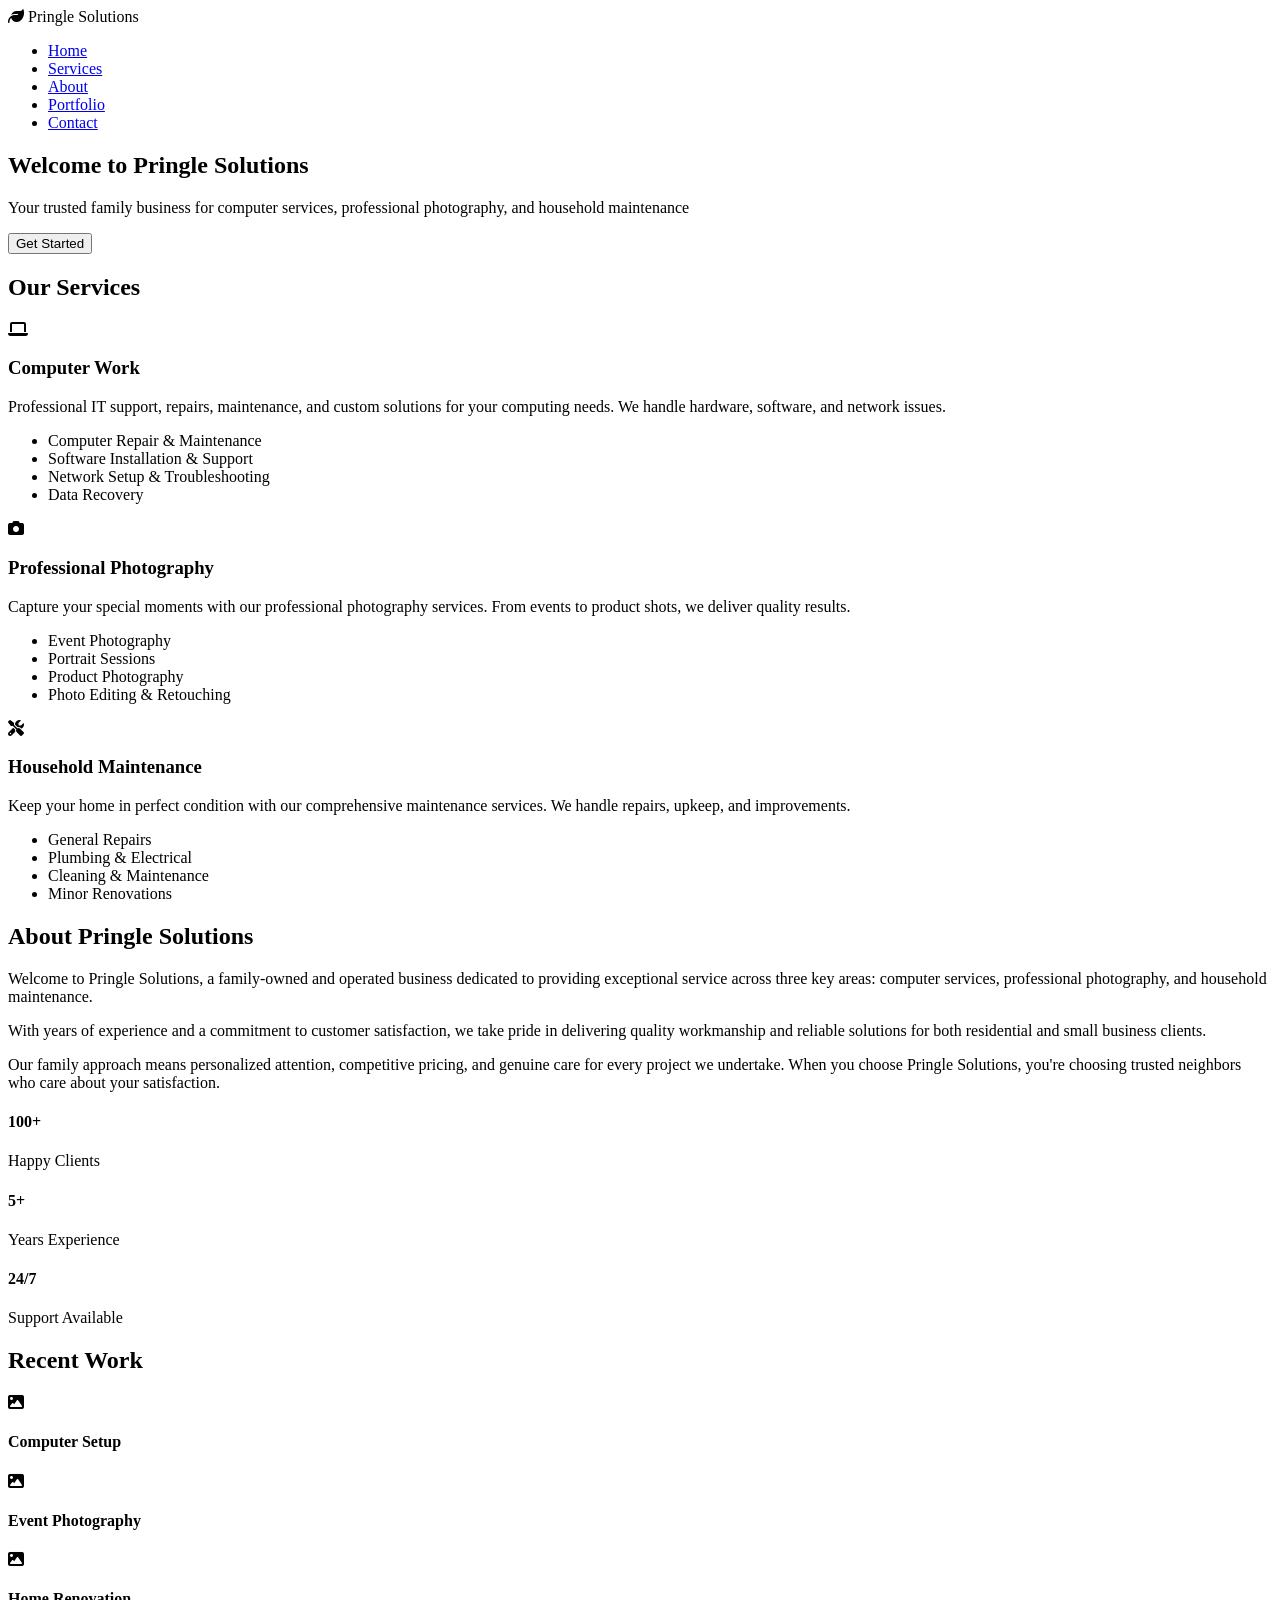
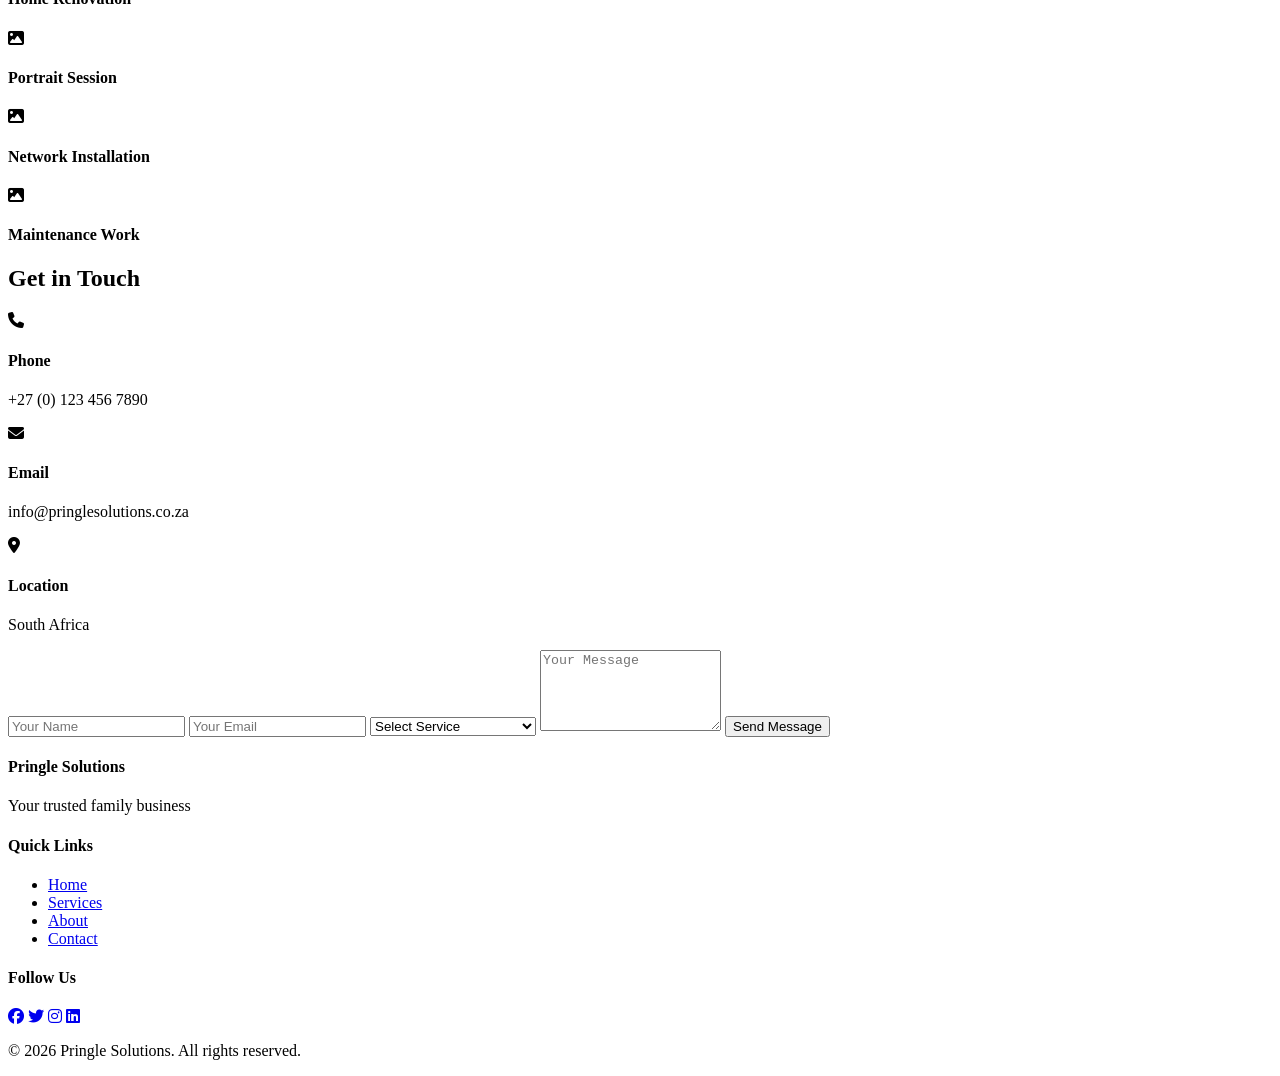
==== index.html @ e05c6562 "Create main HTML file for Pringle Solutions website" ====
<!DOCTYPE html>
<html lang="en">
<head>
    <meta charset="UTF-8">
    <meta name="viewport" content="width=device-width, initial-scale=1.0">
    <title>Pringle Solutions - Computer Work, Photography & Maintenance</title>
    <link rel="stylesheet" href="styles.css">
    <link rel="stylesheet" href="https://cdnjs.cloudflare.com/ajax/libs/font-awesome/6.4.0/css/all.min.css">
</head>
<body>
    <!-- Navigation Bar -->
    <nav class="navbar">
        <div class="container">
            <div class="logo">
                <i class="fas fa-leaf"></i>
                <span>Pringle Solutions</span>
            </div>
            <ul class="nav-links">
                <li><a href="#home">Home</a></li>
                <li><a href="#services">Services</a></li>
                <li><a href="#about">About</a></li>
                <li><a href="#portfolio">Portfolio</a></li>
                <li><a href="#contact">Contact</a></li>
            </ul>
            <div class="hamburger">
                <span></span>
                <span></span>
                <span></span>
            </div>
        </div>
    </nav>

    <!-- Hero Section -->
    <section id="home" class="hero">
        <div class="hero-content">
            <h1>Welcome to Pringle Solutions</h1>
            <p>Your trusted family business for computer services, professional photography, and household maintenance</p>
            <button class="cta-button">Get Started</button>
        </div>
        <div class="hero-overlay"></div>
    </section>

    <!-- Services Section -->
    <section id="services" class="services">
        <div class="container">
            <h2>Our Services</h2>
            <div class="services-grid">
                <!-- Computer Work -->
                <div class="service-card">
                    <div class="service-icon">
                        <i class="fas fa-laptop"></i>
                    </div>
                    <h3>Computer Work</h3>
                    <p>Professional IT support, repairs, maintenance, and custom solutions for your computing needs. We handle hardware, software, and network issues.</p>
                    <ul>
                        <li>Computer Repair & Maintenance</li>
                        <li>Software Installation & Support</li>
                        <li>Network Setup & Troubleshooting</li>
                        <li>Data Recovery</li>
                    </ul>
                </div>

                <!-- Photography -->
                <div class="service-card">
                    <div class="service-icon">
                        <i class="fas fa-camera"></i>
                    </div>
                    <h3>Professional Photography</h3>
                    <p>Capture your special moments with our professional photography services. From events to product shots, we deliver quality results.</p>
                    <ul>
                        <li>Event Photography</li>
                        <li>Portrait Sessions</li>
                        <li>Product Photography</li>
                        <li>Photo Editing & Retouching</li>
                    </ul>
                </div>

                <!-- Household Maintenance -->
                <div class="service-card">
                    <div class="service-icon">
                        <i class="fas fa-tools"></i>
                    </div>
                    <h3>Household Maintenance</h3>
                    <p>Keep your home in perfect condition with our comprehensive maintenance services. We handle repairs, upkeep, and improvements.</p>
                    <ul>
                        <li>General Repairs</li>
                        <li>Plumbing & Electrical</li>
                        <li>Cleaning & Maintenance</li>
                        <li>Minor Renovations</li>
                    </ul>
                </div>
            </div>
        </div>
    </section>

    <!-- About Section -->
    <section id="about" class="about">
        <div class="container">
            <h2>About Pringle Solutions</h2>
            <div class="about-content">
                <div class="about-text">
                    <p>Welcome to Pringle Solutions, a family-owned and operated business dedicated to providing exceptional service across three key areas: computer services, professional photography, and household maintenance.</p>
                    <p>With years of experience and a commitment to customer satisfaction, we take pride in delivering quality workmanship and reliable solutions for both residential and small business clients.</p>
                    <p>Our family approach means personalized attention, competitive pricing, and genuine care for every project we undertake. When you choose Pringle Solutions, you're choosing trusted neighbors who care about your satisfaction.</p>
                </div>
                <div class="about-stats">
                    <div class="stat">
                        <h4>100+</h4>
                        <p>Happy Clients</p>
                    </div>
                    <div class="stat">
                        <h4>5+</h4>
                        <p>Years Experience</p>
                    </div>
                    <div class="stat">
                        <h4>24/7</h4>
                        <p>Support Available</p>
                    </div>
                </div>
            </div>
        </div>
    </section>

    <!-- Portfolio Section -->
    <section id="portfolio" class="portfolio">
        <div class="container">
            <h2>Recent Work</h2>
            <div class="portfolio-grid">
                <div class="portfolio-item">
                    <div class="portfolio-image">
                        <i class="fas fa-image"></i>
                    </div>
                    <h4>Computer Setup</h4>
                </div>
                <div class="portfolio-item">
                    <div class="portfolio-image">
                        <i class="fas fa-image"></i>
                    </div>
                    <h4>Event Photography</h4>
                </div>
                <div class="portfolio-item">
                    <div class="portfolio-image">
                        <i class="fas fa-image"></i>
                    </div>
                    <h4>Home Renovation</h4>
                </div>
                <div class="portfolio-item">
                    <div class="portfolio-image">
                        <i class="fas fa-image"></i>
                    </div>
                    <h4>Portrait Session</h4>
                </div>
                <div class="portfolio-item">
                    <div class="portfolio-image">
                        <i class="fas fa-image"></i>
                    </div>
                    <h4>Network Installation</h4>
                </div>
                <div class="portfolio-item">
                    <div class="portfolio-image">
                        <i class="fas fa-image"></i>
                    </div>
                    <h4>Maintenance Work</h4>
                </div>
            </div>
        </div>
    </section>

    <!-- Contact Section -->
    <section id="contact" class="contact">
        <div class="container">
            <h2>Get in Touch</h2>
            <div class="contact-content">
                <div class="contact-info">
                    <div class="contact-item">
                        <i class="fas fa-phone"></i>
                        <div>
                            <h4>Phone</h4>
                            <p>+27 (0) 123 456 7890</p>
                        </div>
                    </div>
                    <div class="contact-item">
                        <i class="fas fa-envelope"></i>
                        <div>
                            <h4>Email</h4>
                            <p>info@pringlesolutions.co.za</p>
                        </div>
                    </div>
                    <div class="contact-item">
                        <i class="fas fa-map-marker-alt"></i>
                        <div>
                            <h4>Location</h4>
                            <p>South Africa</p>
                        </div>
                    </div>
                </div>
                <form class="contact-form">
                    <input type="text" placeholder="Your Name" required>
                    <input type="email" placeholder="Your Email" required>
                    <select required>
                        <option value="">Select Service</option>
                        <option value="computer">Computer Work</option>
                        <option value="photography">Photography</option>
                        <option value="maintenance">Household Maintenance</option>
                    </select>
                    <textarea placeholder="Your Message" rows="5" required></textarea>
                    <button type="submit" class="submit-btn">Send Message</button>
                </form>
            </div>
        </div>
    </section>

    <!-- Footer -->
    <footer class="footer">
        <div class="container">
            <div class="footer-content">
                <div class="footer-section">
                    <h4>Pringle Solutions</h4>
                    <p>Your trusted family business</p>
                </div>
                <div class="footer-section">
                    <h4>Quick Links</h4>
                    <ul>
                        <li><a href="#home">Home</a></li>
                        <li><a href="#services">Services</a></li>
                        <li><a href="#about">About</a></li>
                        <li><a href="#contact">Contact</a></li>
                    </ul>
                </div>
                <div class="footer-section">
                    <h4>Follow Us</h4>
                    <div class="social-links">
                        <a href="#"><i class="fab fa-facebook"></i></a>
                        <a href="#"><i class="fab fa-twitter"></i></a>
                        <a href="#"><i class="fab fa-instagram"></i></a>
                        <a href="#"><i class="fab fa-linkedin"></i></a>
                    </div>
                </div>
            </div>
            <div class="footer-bottom">
                <p>&copy; 2026 Pringle Solutions. All rights reserved.</p>
            </div>
        </div>
    </footer>

    <script src="script.js"></script>
</body>
</html>
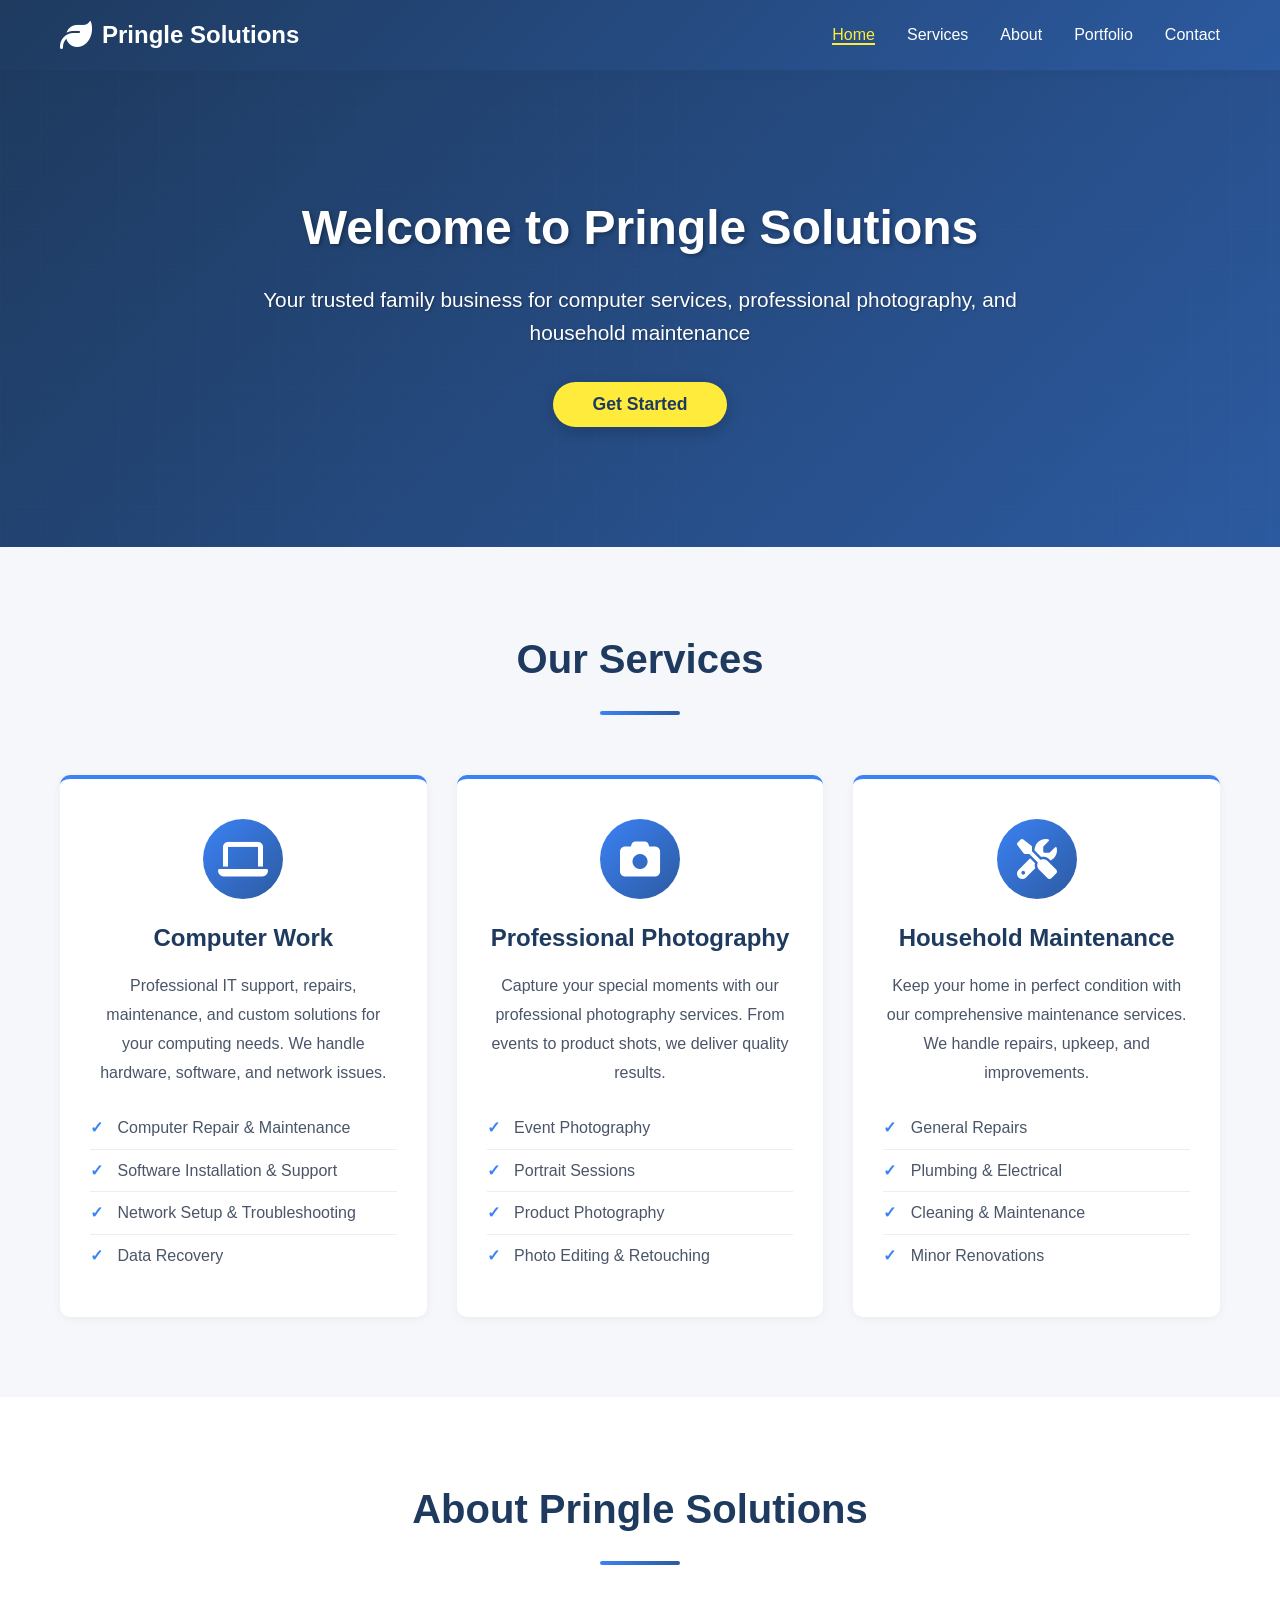
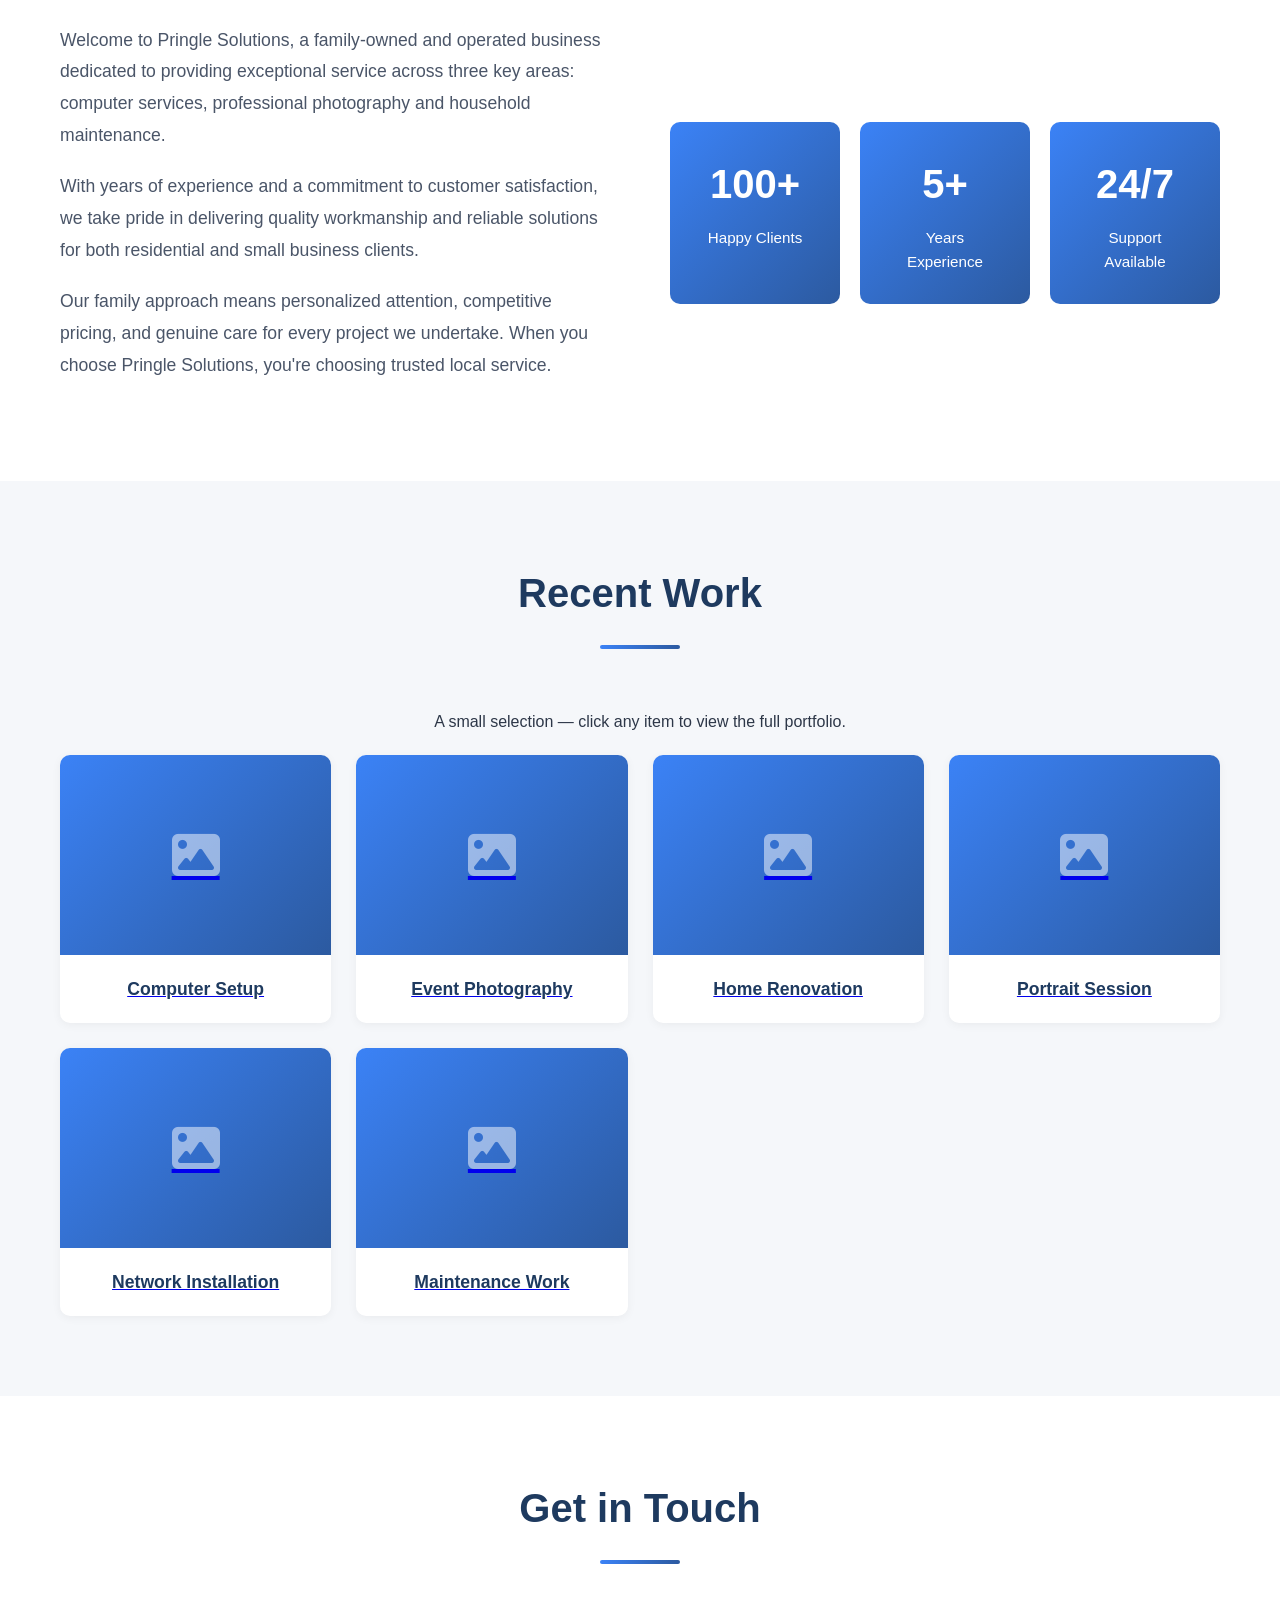
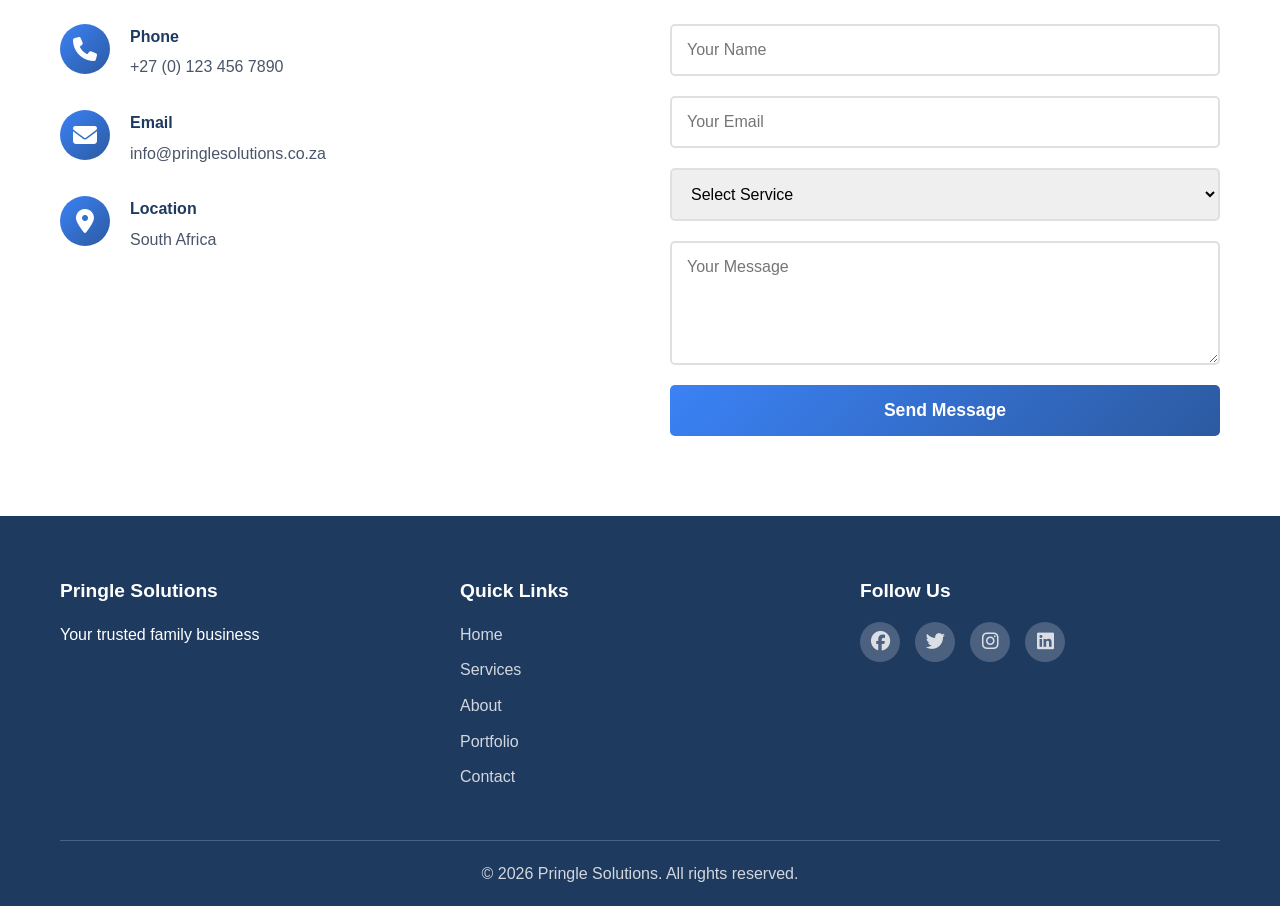
==== commit fddba763: "Update index: link portfolio page and make preview items link to portfolio.html" ====
--- a/index.html
+++ b/index.html
@@ -19,7 +19,7 @@
                 <li><a href="#home">Home</a></li>
                 <li><a href="#services">Services</a></li>
                 <li><a href="#about">About</a></li>
-                <li><a href="#portfolio">Portfolio</a></li>
+                <li><a href="/portfolio.html">Portfolio</a></li>
                 <li><a href="#contact">Contact</a></li>
             </ul>
             <div class="hamburger">
@@ -99,9 +99,9 @@
             <h2>About Pringle Solutions</h2>
             <div class="about-content">
                 <div class="about-text">
-                    <p>Welcome to Pringle Solutions, a family-owned and operated business dedicated to providing exceptional service across three key areas: computer services, professional photography, and household maintenance.</p>
+                    <p>Welcome to Pringle Solutions, a family-owned and operated business dedicated to providing exceptional service across three key areas: computer services, professional photography and household maintenance.</p>
                     <p>With years of experience and a commitment to customer satisfaction, we take pride in delivering quality workmanship and reliable solutions for both residential and small business clients.</p>
-                    <p>Our family approach means personalized attention, competitive pricing, and genuine care for every project we undertake. When you choose Pringle Solutions, you're choosing trusted neighbors who care about your satisfaction.</p>
+                    <p>Our family approach means personalized attention, competitive pricing, and genuine care for every project we undertake. When you choose Pringle Solutions, you're choosing trusted local service.</p>
                 </div>
                 <div class="about-stats">
                     <div class="stat">
@@ -121,47 +121,48 @@
         </div>
     </section>
 
-    <!-- Portfolio Section -->
-    <section id="portfolio" class="portfolio">
+    <!-- Portfolio Preview Section (links to full portfolio page) -->
+    <section id="portfolio-preview" class="portfolio">
         <div class="container">
             <h2>Recent Work</h2>
+            <p style="text-align:center;margin-bottom:20px;">A small selection — click any item to view the full portfolio.</p>
             <div class="portfolio-grid">
-                <div class="portfolio-item">
+                <a class="portfolio-item" href="/portfolio.html">
                     <div class="portfolio-image">
                         <i class="fas fa-image"></i>
                     </div>
                     <h4>Computer Setup</h4>
-                </div>
-                <div class="portfolio-item">
+                </a>
+                <a class="portfolio-item" href="/portfolio.html">
                     <div class="portfolio-image">
                         <i class="fas fa-image"></i>
                     </div>
                     <h4>Event Photography</h4>
-                </div>
-                <div class="portfolio-item">
+                </a>
+                <a class="portfolio-item" href="/portfolio.html">
                     <div class="portfolio-image">
                         <i class="fas fa-image"></i>
                     </div>
                     <h4>Home Renovation</h4>
-                </div>
-                <div class="portfolio-item">
+                </a>
+                <a class="portfolio-item" href="/portfolio.html">
                     <div class="portfolio-image">
                         <i class="fas fa-image"></i>
                     </div>
                     <h4>Portrait Session</h4>
-                </div>
-                <div class="portfolio-item">
+                </a>
+                <a class="portfolio-item" href="/portfolio.html">
                     <div class="portfolio-image">
                         <i class="fas fa-image"></i>
                     </div>
                     <h4>Network Installation</h4>
-                </div>
-                <div class="portfolio-item">
+                </a>
+                <a class="portfolio-item" href="/portfolio.html">
                     <div class="portfolio-image">
                         <i class="fas fa-image"></i>
                     </div>
                     <h4>Maintenance Work</h4>
-                </div>
+                </a>
             </div>
         </div>
     </section>
@@ -224,6 +225,7 @@
                         <li><a href="#home">Home</a></li>
                         <li><a href="#services">Services</a></li>
                         <li><a href="#about">About</a></li>
+                        <li><a href="/portfolio.html">Portfolio</a></li>
                         <li><a href="#contact">Contact</a></li>
                     </ul>
                 </div>
--- a/styles.css
+++ b/styles.css
@@ -0,0 +1,585 @@
+* {
+    margin: 0;
+    padding: 0;
+    box-sizing: border-box;
+}
+
+:root {
+    --primary-blue: #1e3a5f;
+    --light-blue: #2c5aa0;
+    --accent-blue: #3b82f6;
+    --white: #ffffff;
+    --light-gray: #f5f7fa;
+    --dark-gray: #4a5568;
+    --text-color: #2d3748;
+}
+
+html {
+    scroll-behavior: smooth;
+}
+
+body {
+    font-family: 'Segoe UI', Tahoma, Geneva, Verdana, sans-serif;
+    line-height: 1.6;
+    color: var(--text-color);
+    background-color: var(--white);
+}
+
+.container {
+    max-width: 1200px;
+    margin: 0 auto;
+    padding: 0 20px;
+}
+
+/* Navigation Bar */
+.navbar {
+    background: linear-gradient(135deg, var(--primary-blue) 0%, var(--light-blue) 100%);
+    color: var(--white);
+    padding: 1rem 0;
+    position: sticky;
+    top: 0;
+    z-index: 1000;
+    box-shadow: 0 2px 10px rgba(30, 58, 95, 0.1);
+}
+
+.navbar .container {
+    display: flex;
+    justify-content: space-between;
+    align-items: center;
+}
+
+.logo {
+    display: flex;
+    align-items: center;
+    gap: 10px;
+    font-size: 1.5rem;
+    font-weight: bold;
+    color: var(--white);
+}
+
+.logo i {
+    font-size: 2rem;
+}
+
+.nav-links {
+    display: flex;
+    list-style: none;
+    gap: 2rem;
+}
+
+.nav-links a {
+    color: var(--white);
+    text-decoration: none;
+    transition: color 0.3s ease;
+    font-weight: 500;
+}
+
+.nav-links a:hover {
+    color: #ffeb3b;
+}
+
+.hamburger {
+    display: none;
+    flex-direction: column;
+    cursor: pointer;
+}
+
+.hamburger span {
+    width: 25px;
+    height: 3px;
+    background-color: var(--white);
+    margin: 5px 0;
+    transition: 0.3s;
+}
+
+/* Hero Section */
+.hero {
+    background: linear-gradient(135deg, var(--primary-blue) 0%, var(--light-blue) 100%);
+    color: var(--white);
+    padding: 120px 20px;
+    text-align: center;
+    position: relative;
+    overflow: hidden;
+}
+
+.hero::before {
+    content: '';
+    position: absolute;
+    top: 0;
+    left: 0;
+    right: 0;
+    bottom: 0;
+    background: url('data:image/svg+xml,<svg xmlns="http://www.w3.org/2000/svg" viewBox="0 0 1200 600"><defs><pattern id="grid" width="50" height="50" patternUnits="userSpaceOnUse"><path d="M 50 0 L 0 0 0 50" fill="none" stroke="rgba(255,255,255,0.05)" stroke-width="1"/></pattern></defs><rect width="1200" height="600" fill="url(%23grid)"/></svg>');
+    opacity: 0.5;
+}
+
+.hero-content {
+    position: relative;
+    z-index: 1;
+    max-width: 800px;
+    margin: 0 auto;
+}
+
+.hero h1 {
+    font-size: 3rem;
+    margin-bottom: 1rem;
+    text-shadow: 2px 2px 4px rgba(0, 0, 0, 0.3);
+}
+
+.hero p {
+    font-size: 1.3rem;
+    margin-bottom: 2rem;
+    text-shadow: 1px 1px 2px rgba(0, 0, 0, 0.3);
+}
+
+.cta-button {
+    background-color: #ffeb3b;
+    color: var(--primary-blue);
+    padding: 12px 40px;
+    border: none;
+    border-radius: 50px;
+    font-size: 1.1rem;
+    font-weight: bold;
+    cursor: pointer;
+    transition: all 0.3s ease;
+    box-shadow: 0 4px 15px rgba(0, 0, 0, 0.2);
+}
+
+.cta-button:hover {
+    background-color: #fdd835;
+    transform: translateY(-2px);
+    box-shadow: 0 6px 20px rgba(0, 0, 0, 0.3);
+}
+
+/* Services Section */
+.services {
+    padding: 80px 20px;
+    background-color: var(--light-gray);
+}
+
+.services h2,
+.about h2,
+.portfolio h2,
+.contact h2 {
+    text-align: center;
+    font-size: 2.5rem;
+    color: var(--primary-blue);
+    margin-bottom: 60px;
+    position: relative;
+}
+
+.services h2::after,
+.about h2::after,
+.portfolio h2::after,
+.contact h2::after {
+    content: '';
+    display: block;
+    width: 80px;
+    height: 4px;
+    background: linear-gradient(90deg, var(--accent-blue), var(--light-blue));
+    margin: 20px auto 0;
+    border-radius: 2px;
+}
+
+.services-grid {
+    display: grid;
+    grid-template-columns: repeat(auto-fit, minmax(300px, 1fr));
+    gap: 30px;
+}
+
+.service-card {
+    background: var(--white);
+    padding: 40px 30px;
+    border-radius: 10px;
+    text-align: center;
+    transition: all 0.3s ease;
+    box-shadow: 0 2px 10px rgba(0, 0, 0, 0.05);
+    border-top: 4px solid var(--accent-blue);
+}
+
+.service-card:hover {
+    transform: translateY(-10px);
+    box-shadow: 0 10px 30px rgba(30, 58, 95, 0.15);
+}
+
+.service-icon {
+    width: 80px;
+    height: 80px;
+    background: linear-gradient(135deg, var(--accent-blue), var(--light-blue));
+    border-radius: 50%;
+    display: flex;
+    align-items: center;
+    justify-content: center;
+    margin: 0 auto 20px;
+    font-size: 2.5rem;
+    color: var(--white);
+}
+
+.service-card h3 {
+    color: var(--primary-blue);
+    margin-bottom: 15px;
+    font-size: 1.5rem;
+}
+
+.service-card p {
+    color: var(--dark-gray);
+    margin-bottom: 20px;
+    line-height: 1.8;
+}
+
+.service-card ul {
+    list-style: none;
+    text-align: left;
+}
+
+.service-card li {
+    padding: 8px 0;
+    color: var(--dark-gray);
+    border-bottom: 1px solid #eee;
+}
+
+.service-card li:last-child {
+    border-bottom: none;
+}
+
+.service-card li::before {
+    content: '✓ ';
+    color: var(--accent-blue);
+    font-weight: bold;
+    margin-right: 10px;
+}
+
+/* About Section */
+.about {
+    padding: 80px 20px;
+    background-color: var(--white);
+}
+
+.about-content {
+    display: grid;
+    grid-template-columns: 1fr 1fr;
+    gap: 60px;
+    align-items: center;
+}
+
+.about-text p {
+    margin-bottom: 20px;
+    color: var(--dark-gray);
+    font-size: 1.1rem;
+    line-height: 1.8;
+}
+
+.about-stats {
+    display: grid;
+    grid-template-columns: repeat(3, 1fr);
+    gap: 20px;
+}
+
+.stat {
+    background: linear-gradient(135deg, var(--accent-blue), var(--light-blue));
+    color: var(--white);
+    padding: 30px;
+    border-radius: 10px;
+    text-align: center;
+}
+
+.stat h4 {
+    font-size: 2.5rem;
+    margin-bottom: 10px;
+}
+
+.stat p {
+    margin: 0;
+    font-size: 0.95rem;
+}
+
+/* Portfolio Section */
+.portfolio {
+    padding: 80px 20px;
+    background-color: var(--light-gray);
+}
+
+.portfolio-grid {
+    display: grid;
+    grid-template-columns: repeat(auto-fit, minmax(250px, 1fr));
+    gap: 25px;
+}
+
+.portfolio-item {
+    background: var(--white);
+    border-radius: 10px;
+    overflow: hidden;
+    cursor: pointer;
+    transition: all 0.3s ease;
+    box-shadow: 0 2px 10px rgba(0, 0, 0, 0.05);
+}
+
+.portfolio-item:hover {
+    transform: translateY(-5px);
+    box-shadow: 0 10px 25px rgba(30, 58, 95, 0.15);
+}
+
+.portfolio-image {
+    width: 100%;
+    height: 200px;
+    background: linear-gradient(135deg, var(--accent-blue), var(--light-blue));
+    display: flex;
+    align-items: center;
+    justify-content: center;
+    font-size: 3rem;
+    color: rgba(255, 255, 255, 0.5);
+}
+
+.portfolio-item h4 {
+    padding: 20px;
+    color: var(--primary-blue);
+    text-align: center;
+    font-size: 1.1rem;
+}
+
+/* Contact Section */
+.contact {
+    padding: 80px 20px;
+    background-color: var(--white);
+}
+
+.contact-content {
+    display: grid;
+    grid-template-columns: 1fr 1fr;
+    gap: 60px;
+    align-items: start;
+}
+
+.contact-item {
+    display: flex;
+    gap: 20px;
+    margin-bottom: 30px;
+}
+
+.contact-item i {
+    width: 50px;
+    height: 50px;
+    background: linear-gradient(135deg, var(--accent-blue), var(--light-blue));
+    color: var(--white);
+    border-radius: 50%;
+    display: flex;
+    align-items: center;
+    justify-content: center;
+    font-size: 1.5rem;
+    flex-shrink: 0;
+}
+
+.contact-item h4 {
+    color: var(--primary-blue);
+    margin-bottom: 5px;
+}
+
+.contact-item p {
+    color: var(--dark-gray);
+}
+
+.contact-form {
+    display: flex;
+    flex-direction: column;
+    gap: 20px;
+}
+
+.contact-form input,
+.contact-form select,
+.contact-form textarea {
+    padding: 15px;
+    border: 2px solid #e0e0e0;
+    border-radius: 5px;
+    font-family: inherit;
+    font-size: 1rem;
+    transition: border-color 0.3s ease;
+}
+
+.contact-form input:focus,
+.contact-form select:focus,
+.contact-form textarea:focus {
+    outline: none;
+    border-color: var(--accent-blue);
+    box-shadow: 0 0 0 3px rgba(59, 130, 246, 0.1);
+}
+
+.submit-btn {
+    background: linear-gradient(135deg, var(--accent-blue), var(--light-blue));
+    color: var(--white);
+    padding: 15px;
+    border: none;
+    border-radius: 5px;
+    font-size: 1.1rem;
+    font-weight: bold;
+    cursor: pointer;
+    transition: all 0.3s ease;
+}
+
+.submit-btn:hover {
+    transform: translateY(-2px);
+    box-shadow: 0 10px 25px rgba(59, 130, 246, 0.3);
+}
+
+/* Footer */
+.footer {
+    background: var(--primary-blue);
+    color: var(--white);
+    padding: 60px 20px 20px;
+}
+
+.footer-content {
+    display: grid;
+    grid-template-columns: repeat(auto-fit, minmax(250px, 1fr));
+    gap: 40px;
+    margin-bottom: 40px;
+}
+
+.footer-section h4 {
+    margin-bottom: 15px;
+    font-size: 1.2rem;
+}
+
+.footer-section ul {
+    list-style: none;
+}
+
+.footer-section li {
+    margin-bottom: 10px;
+}
+
+.footer-section a {
+    color: rgba(255, 255, 255, 0.8);
+    text-decoration: none;
+    transition: color 0.3s ease;
+}
+
+.footer-section a:hover {
+    color: #ffeb3b;
+}
+
+.social-links {
+    display: flex;
+    gap: 15px;
+}
+
+.social-links a {
+    width: 40px;
+    height: 40px;
+    background-color: rgba(255, 255, 255, 0.2);
+    border-radius: 50%;
+    display: flex;
+    align-items: center;
+    justify-content: center;
+    font-size: 1.2rem;
+    transition: all 0.3s ease;
+}
+
+.social-links a:hover {
+    background-color: #ffeb3b;
+    color: var(--primary-blue);
+}
+
+.footer-bottom {
+    text-align: center;
+    padding-top: 20px;
+    border-top: 1px solid rgba(255, 255, 255, 0.2);
+    color: rgba(255, 255, 255, 0.8);
+}
+
+/* Responsive Design */
+@media (max-width: 768px) {
+    .hamburger {
+        display: flex;
+    }
+
+    .nav-links {
+        display: none;
+        position: absolute;
+        top: 60px;
+        left: 0;
+        right: 0;
+        background: var(--primary-blue);
+        flex-direction: column;
+        gap: 0;
+        padding: 20px;
+    }
+
+    .nav-links.active {
+        display: flex;
+    }
+
+    .nav-links li {
+        padding: 10px 0;
+        border-bottom: 1px solid rgba(255, 255, 255, 0.2);
+    }
+
+    .hero h1 {
+        font-size: 2rem;
+    }
+
+    .hero p {
+        font-size: 1.1rem;
+    }
+
+    .services h2,
+    .about h2,
+    .portfolio h2,
+    .contact h2 {
+        font-size: 2rem;
+    }
+
+    .services-grid {
+        grid-template-columns: 1fr;
+    }
+
+    .about-content,
+    .contact-content {
+        grid-template-columns: 1fr;
+    }
+
+    .about-stats {
+        grid-template-columns: 1fr;
+    }
+
+    .services {
+        padding: 60px 20px;
+    }
+
+    .about,
+    .portfolio,
+    .contact {
+        padding: 60px 20px;
+    }
+}
+
+@media (max-width: 480px) {
+    .hero {
+        padding: 80px 20px;
+    }
+
+    .hero h1 {
+        font-size: 1.5rem;
+    }
+
+    .hero p {
+        font-size: 0.95rem;
+    }
+
+    .cta-button {
+        padding: 10px 30px;
+        font-size: 1rem;
+    }
+
+    .service-card,
+    .portfolio-item {
+        padding: 20px;
+    }
+
+    .stat {
+        padding: 20px;
+    }
+
+    .stat h4 {
+        font-size: 2rem;
+    }
+}
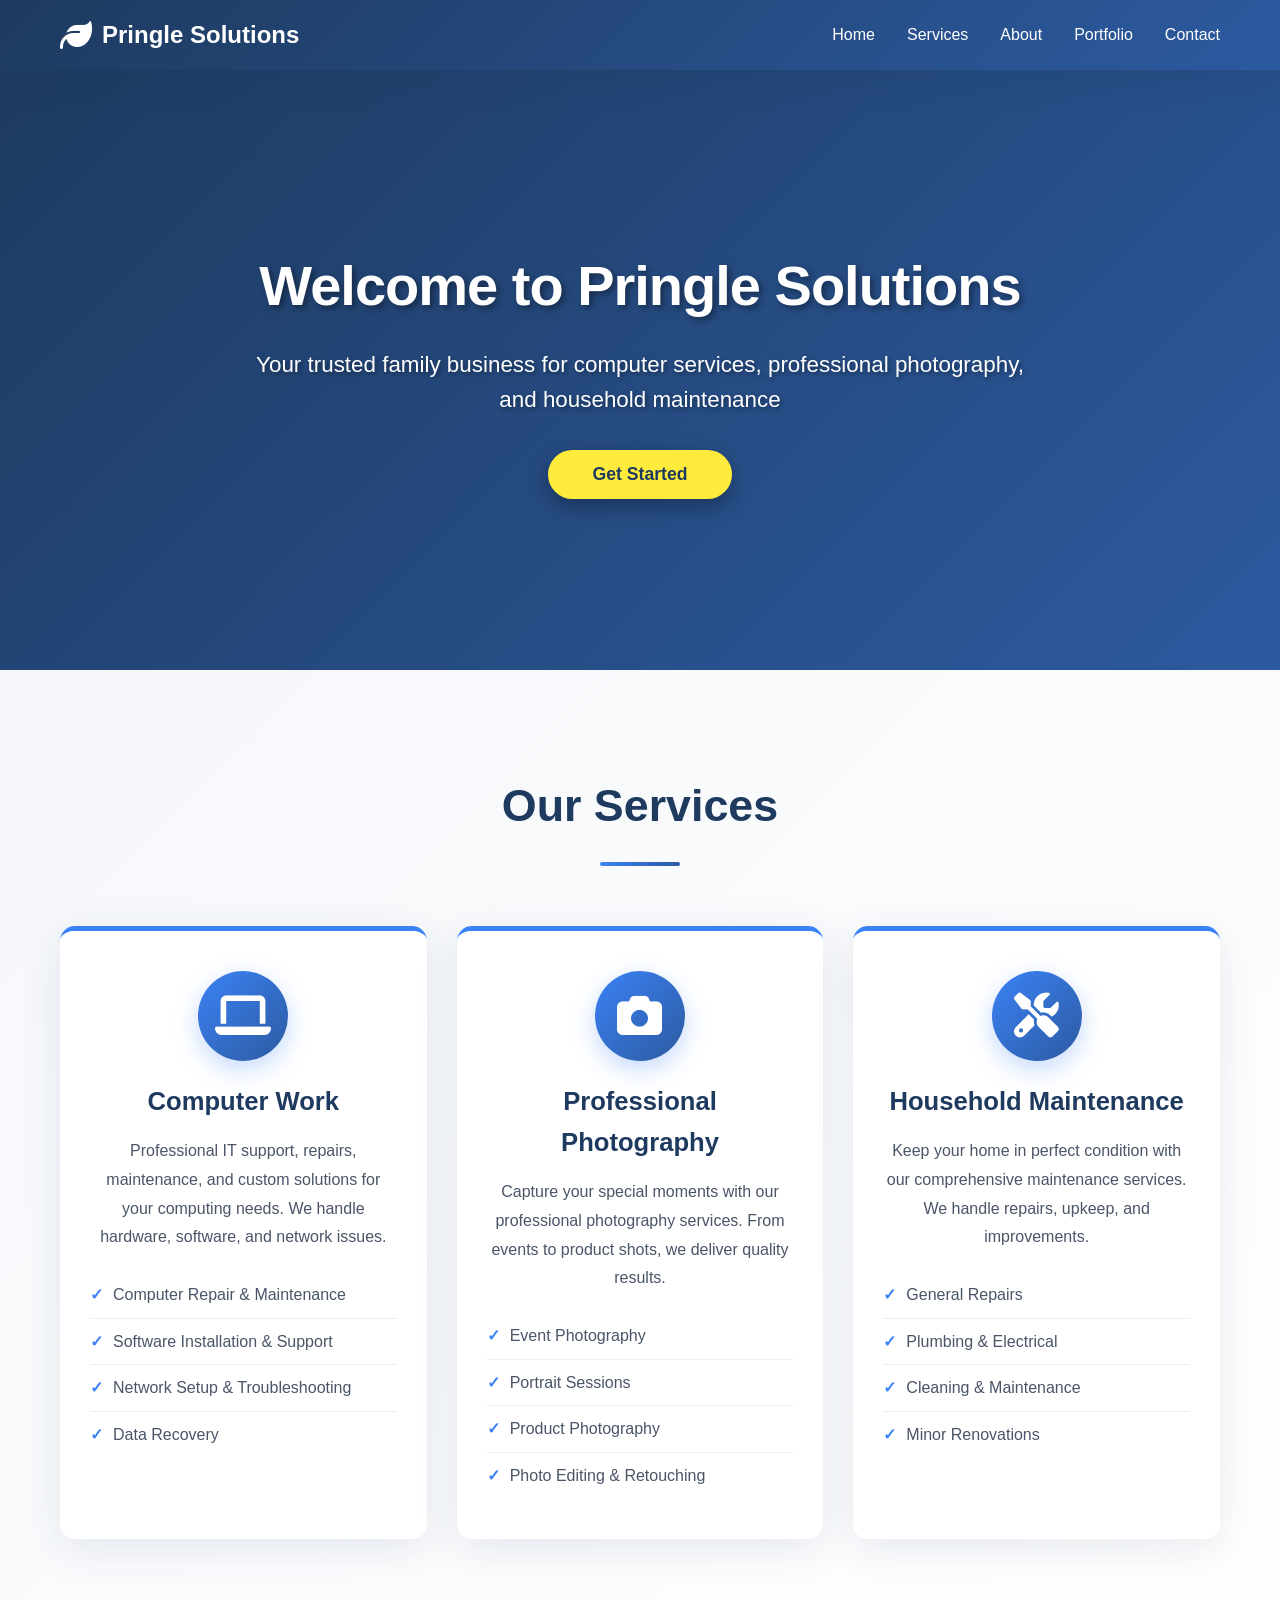
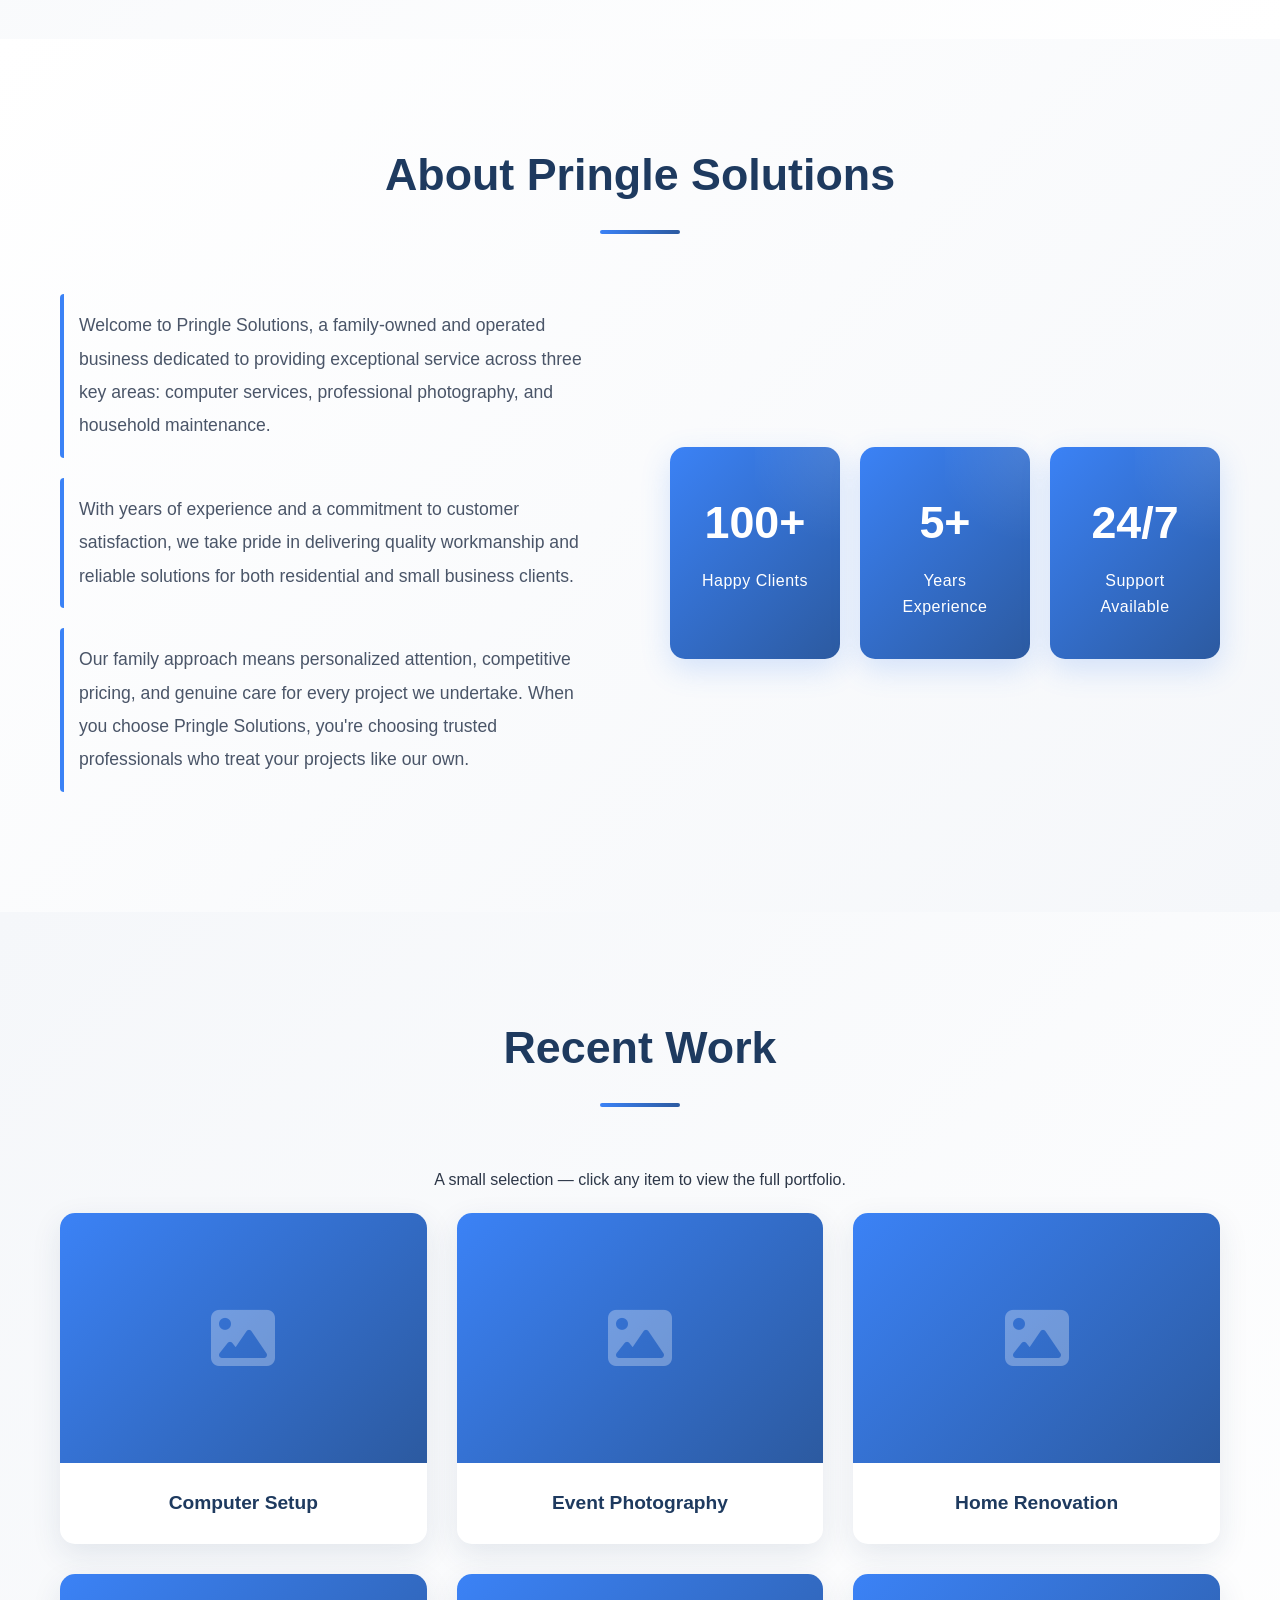
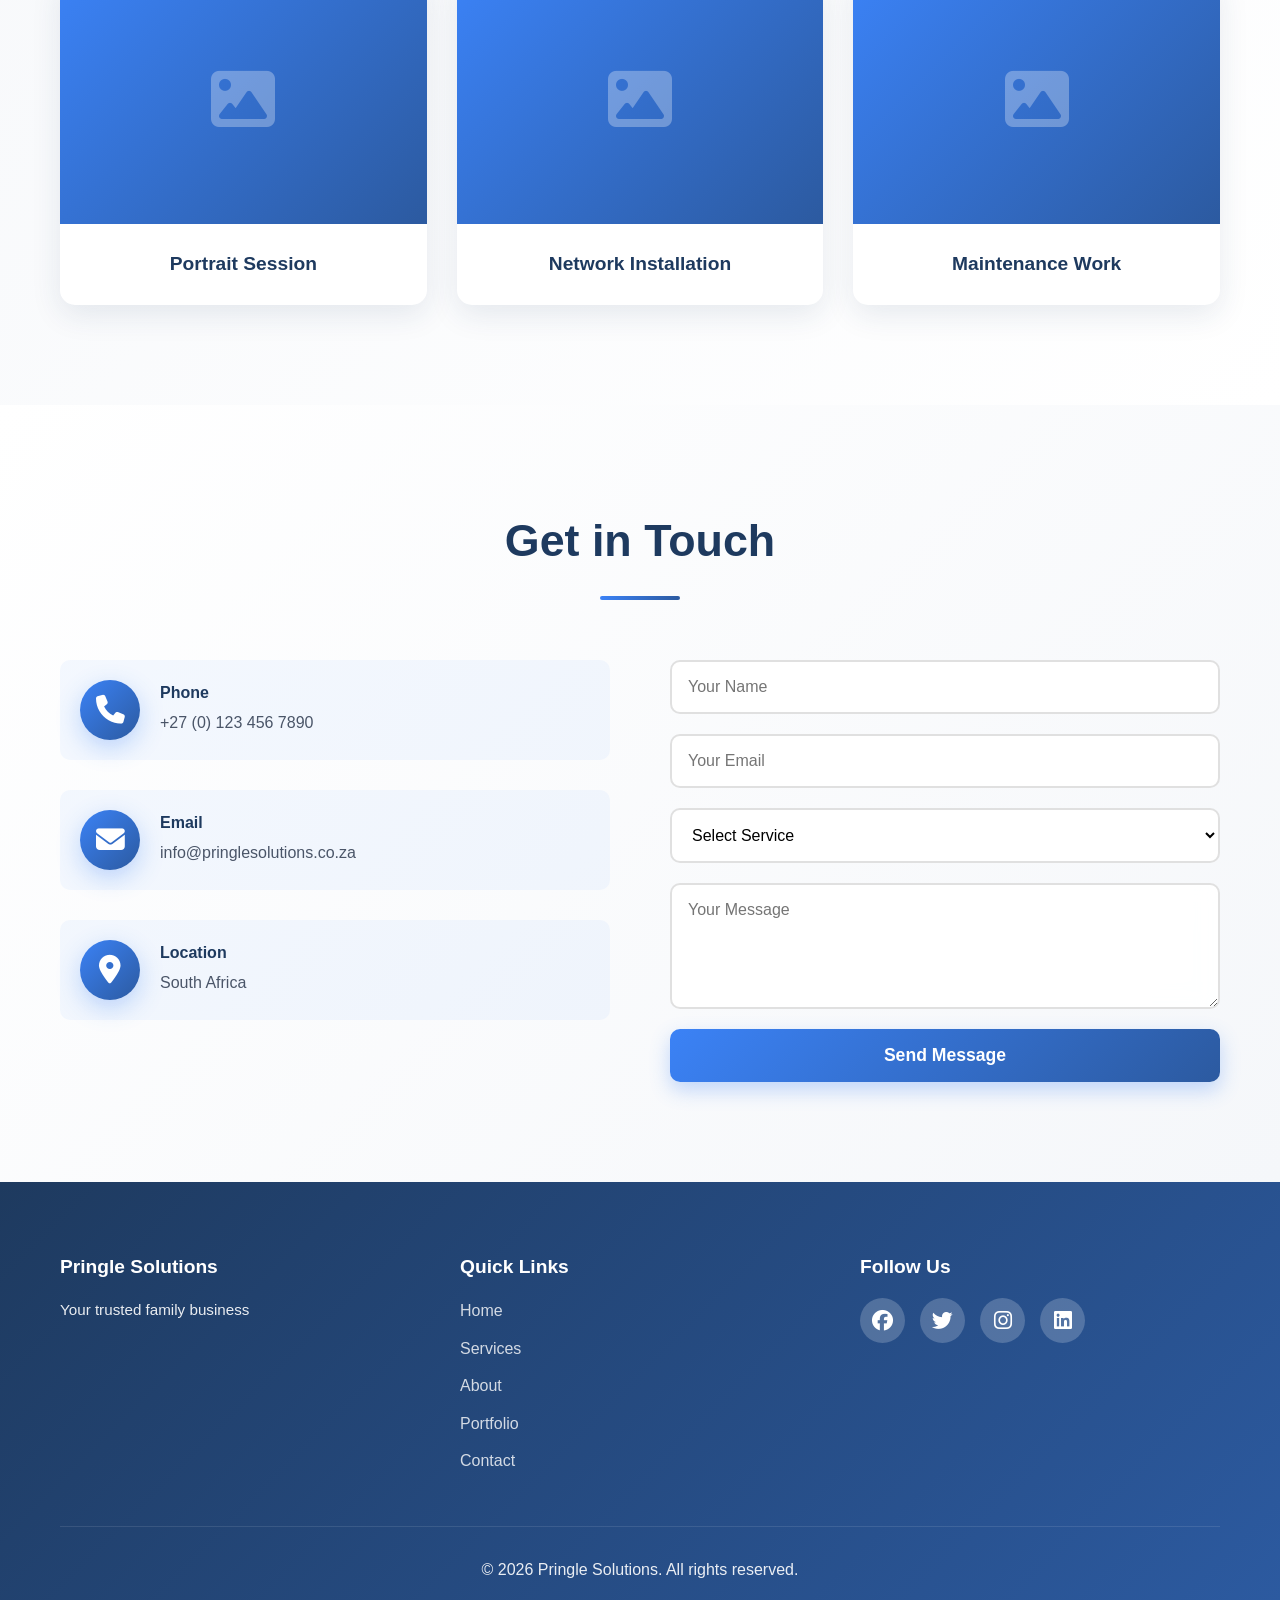
==== commit 271675fa: "Integrate portfolio and index pages with relative paths for seamless website navigation" ====
--- a/index.html
+++ b/index.html
@@ -16,10 +16,10 @@
                 <span>Pringle Solutions</span>
             </div>
             <ul class="nav-links">
-                <li><a href="#home">Home</a></li>
+                <li><a href="index.html">Home</a></li>
                 <li><a href="#services">Services</a></li>
                 <li><a href="#about">About</a></li>
-                <li><a href="/portfolio.html">Portfolio</a></li>
+                <li><a href="portfolio.html">Portfolio</a></li>
                 <li><a href="#contact">Contact</a></li>
             </ul>
             <div class="hamburger">
@@ -99,9 +99,9 @@
             <h2>About Pringle Solutions</h2>
             <div class="about-content">
                 <div class="about-text">
-                    <p>Welcome to Pringle Solutions, a family-owned and operated business dedicated to providing exceptional service across three key areas: computer services, professional photography and household maintenance.</p>
+                    <p>Welcome to Pringle Solutions, a family-owned and operated business dedicated to providing exceptional service across three key areas: computer services, professional photography, and household maintenance.</p>
                     <p>With years of experience and a commitment to customer satisfaction, we take pride in delivering quality workmanship and reliable solutions for both residential and small business clients.</p>
-                    <p>Our family approach means personalized attention, competitive pricing, and genuine care for every project we undertake. When you choose Pringle Solutions, you're choosing trusted local service.</p>
+                    <p>Our family approach means personalized attention, competitive pricing, and genuine care for every project we undertake. When you choose Pringle Solutions, you're choosing trusted professionals who treat your projects like our own.</p>
                 </div>
                 <div class="about-stats">
                     <div class="stat">
@@ -127,37 +127,37 @@
             <h2>Recent Work</h2>
             <p style="text-align:center;margin-bottom:20px;">A small selection — click any item to view the full portfolio.</p>
             <div class="portfolio-grid">
-                <a class="portfolio-item" href="/portfolio.html">
+                <a class="portfolio-item" href="portfolio.html">
                     <div class="portfolio-image">
                         <i class="fas fa-image"></i>
                     </div>
                     <h4>Computer Setup</h4>
                 </a>
-                <a class="portfolio-item" href="/portfolio.html">
+                <a class="portfolio-item" href="portfolio.html">
                     <div class="portfolio-image">
                         <i class="fas fa-image"></i>
                     </div>
                     <h4>Event Photography</h4>
                 </a>
-                <a class="portfolio-item" href="/portfolio.html">
+                <a class="portfolio-item" href="portfolio.html">
                     <div class="portfolio-image">
                         <i class="fas fa-image"></i>
                     </div>
                     <h4>Home Renovation</h4>
                 </a>
-                <a class="portfolio-item" href="/portfolio.html">
+                <a class="portfolio-item" href="portfolio.html">
                     <div class="portfolio-image">
                         <i class="fas fa-image"></i>
                     </div>
                     <h4>Portrait Session</h4>
                 </a>
-                <a class="portfolio-item" href="/portfolio.html">
+                <a class="portfolio-item" href="portfolio.html">
                     <div class="portfolio-image">
                         <i class="fas fa-image"></i>
                     </div>
                     <h4>Network Installation</h4>
                 </a>
-                <a class="portfolio-item" href="/portfolio.html">
+                <a class="portfolio-item" href="portfolio.html">
                     <div class="portfolio-image">
                         <i class="fas fa-image"></i>
                     </div>
@@ -222,10 +222,10 @@
                 <div class="footer-section">
                     <h4>Quick Links</h4>
                     <ul>
-                        <li><a href="#home">Home</a></li>
+                        <li><a href="index.html">Home</a></li>
                         <li><a href="#services">Services</a></li>
                         <li><a href="#about">About</a></li>
-                        <li><a href="/portfolio.html">Portfolio</a></li>
+                        <li><a href="portfolio.html">Portfolio</a></li>
                         <li><a href="#contact">Contact</a></li>
                     </ul>
                 </div>
@@ -247,4 +247,4 @@
 
     <script src="script.js"></script>
 </body>
-</html>
+</html>
--- a/styles.css
+++ b/styles.css
@@ -23,6 +23,7 @@
     line-height: 1.6;
     color: var(--text-color);
     background-color: var(--white);
+    perspective: 1000px;
 }
 
 .container {
@@ -31,6 +32,76 @@
     padding: 0 20px;
 }
 
+/* Animations */
+@keyframes fadeInUp {
+    from {
+        opacity: 0;
+        transform: translateY(30px);
+    }
+    to {
+        opacity: 1;
+        transform: translateY(0);
+    }
+}
+
+@keyframes slideInLeft {
+    from {
+        opacity: 0;
+        transform: translateX(-50px);
+    }
+    to {
+        opacity: 1;
+        transform: translateX(0);
+    }
+}
+
+@keyframes slideInRight {
+    from {
+        opacity: 0;
+        transform: translateX(50px);
+    }
+    to {
+        opacity: 1;
+        transform: translateX(0);
+    }
+}
+
+@keyframes float {
+    0%, 100% {
+        transform: translateY(0px);
+    }
+    50% {
+        transform: translateY(-20px);
+    }
+}
+
+@keyframes rotate3d {
+    from {
+        transform: rotateX(0deg) rotateY(0deg);
+    }
+    to {
+        transform: rotateX(5deg) rotateY(5deg);
+    }
+}
+
+@keyframes pulse {
+    0%, 100% {
+        box-shadow: 0 0 0 0 rgba(59, 130, 246, 0.7);
+    }
+    50% {
+        box-shadow: 0 0 0 10px rgba(59, 130, 246, 0);
+    }
+}
+
+@keyframes shimmer {
+    0% {
+        background-position: -1000px 0;
+    }
+    100% {
+        background-position: 1000px 0;
+    }
+}
+
 /* Navigation Bar */
 .navbar {
     background: linear-gradient(135deg, var(--primary-blue) 0%, var(--light-blue) 100%);
@@ -39,7 +110,9 @@
     position: sticky;
     top: 0;
     z-index: 1000;
-    box-shadow: 0 2px 10px rgba(30, 58, 95, 0.1);
+    box-shadow: 0 8px 32px rgba(30, 58, 95, 0.2);
+    backdrop-filter: blur(10px);
+    animation: fadeInUp 0.8s ease-out;
 }
 
 .navbar .container {
@@ -55,10 +128,17 @@
     font-size: 1.5rem;
     font-weight: bold;
     color: var(--white);
+    animation: slideInLeft 0.8s ease-out;
 }
 
 .logo i {
     font-size: 2rem;
+    animation: float 3s ease-in-out infinite;
+    transition: transform 0.3s ease;
+}
+
+.logo i:hover {
+    transform: scale(1.2) rotate(15deg);
 }
 
 .nav-links {
@@ -67,15 +147,57 @@
     gap: 2rem;
 }
 
+.nav-links li {
+    animation: fadeInUp 0.8s ease-out;
+    animation-fill-mode: both;
+}
+
+.nav-links li:nth-child(1) {
+    animation-delay: 0.1s;
+}
+
+.nav-links li:nth-child(2) {
+    animation-delay: 0.2s;
+}
+
+.nav-links li:nth-child(3) {
+    animation-delay: 0.3s;
+}
+
+.nav-links li:nth-child(4) {
+    animation-delay: 0.4s;
+}
+
+.nav-links li:nth-child(5) {
+    animation-delay: 0.5s;
+}
+
 .nav-links a {
     color: var(--white);
     text-decoration: none;
-    transition: color 0.3s ease;
+    transition: all 0.3s ease;
     font-weight: 500;
+    position: relative;
+    padding-bottom: 5px;
+}
+
+.nav-links a::after {
+    content: '';
+    position: absolute;
+    bottom: 0;
+    left: 0;
+    width: 0;
+    height: 2px;
+    background-color: #ffeb3b;
+    transition: width 0.3s ease;
+}
+
+.nav-links a:hover::after {
+    width: 100%;
 }
 
 .nav-links a:hover {
-    color: #ffeb3b;
+    transform: translateY(-2px);
 }
 
 .hamburger {
@@ -100,6 +222,10 @@
     text-align: center;
     position: relative;
     overflow: hidden;
+    min-height: 600px;
+    display: flex;
+    align-items: center;
+    justify-content: center;
 }
 
 .hero::before {
@@ -109,8 +235,23 @@
     left: 0;
     right: 0;
     bottom: 0;
-    background: url('data:image/svg+xml,<svg xmlns="http://www.w3.org/2000/svg" viewBox="0 0 1200 600"><defs><pattern id="grid" width="50" height="50" patternUnits="userSpaceOnUse"><path d="M 50 0 L 0 0 0 50" fill="none" stroke="rgba(255,255,255,0.05)" stroke-width="1"/></pattern></defs><rect width="1200" height="600" fill="url(%23grid)"/></svg>');
-    opacity: 0.5;
+    background-image: url('https://images.unsplash.com/photo-1557821552-17105176677c?w=1200&h=600&fit=crop');
+    background-size: cover;
+    background-position: center;
+    background-attachment: fixed;
+    opacity: 0.15;
+    z-index: 0;
+}
+
+.hero::after {
+    content: '';
+    position: absolute;
+    top: 0;
+    left: 0;
+    right: 0;
+    bottom: 0;
+    background: linear-gradient(135deg, rgba(30, 58, 95, 0.8) 0%, rgba(44, 90, 160, 0.8) 100%);
+    z-index: 0;
 }
 
 .hero-content {
@@ -118,54 +259,97 @@
     z-index: 1;
     max-width: 800px;
     margin: 0 auto;
+    animation: fadeInUp 1s ease-out;
+    transform: perspective(1000px) rotateX(0deg);
 }
 
 .hero h1 {
-    font-size: 3rem;
+    font-size: 3.5rem;
     margin-bottom: 1rem;
-    text-shadow: 2px 2px 4px rgba(0, 0, 0, 0.3);
+    text-shadow: 3px 3px 6px rgba(0, 0, 0, 0.4);
+    animation: slideInLeft 0.8s ease-out 0.2s both;
+    font-weight: 700;
+    letter-spacing: -1px;
 }
 
 .hero p {
-    font-size: 1.3rem;
+    font-size: 1.4rem;
     margin-bottom: 2rem;
-    text-shadow: 1px 1px 2px rgba(0, 0, 0, 0.3);
+    text-shadow: 2px 2px 4px rgba(0, 0, 0, 0.4);
+    animation: slideInRight 0.8s ease-out 0.4s both;
+    font-weight: 300;
 }
 
 .cta-button {
     background-color: #ffeb3b;
     color: var(--primary-blue);
-    padding: 12px 40px;
+    padding: 14px 45px;
     border: none;
     border-radius: 50px;
     font-size: 1.1rem;
     font-weight: bold;
     cursor: pointer;
     transition: all 0.3s ease;
-    box-shadow: 0 4px 15px rgba(0, 0, 0, 0.2);
+    box-shadow: 0 8px 20px rgba(0, 0, 0, 0.3);
+    animation: pulse 2s infinite, fadeInUp 0.8s ease-out 0.6s both;
+    position: relative;
+    transform: perspective(600px);
+    text-decoration: none;
+    display: inline-block;
 }
 
 .cta-button:hover {
     background-color: #fdd835;
-    transform: translateY(-2px);
-    box-shadow: 0 6px 20px rgba(0, 0, 0, 0.3);
+    transform: translateY(-4px) rotateY(5deg);
+    box-shadow: 0 12px 30px rgba(0, 0, 0, 0.4);
+}
+
+.cta-button:active {
+    transform: translateY(-1px) rotateY(5deg);
 }
 
 /* Services Section */
 .services {
-    padding: 80px 20px;
-    background-color: var(--light-gray);
+    padding: 100px 20px;
+    background: linear-gradient(135deg, var(--light-gray) 0%, #ffffff 100%);
+    position: relative;
+    overflow: hidden;
+}
+
+.services::before {
+    content: '';
+    position: absolute;
+    top: 0;
+    left: 0;
+    right: 0;
+    bottom: 0;
+    background-image: url('https://images.unsplash.com/photo-1552664730-d307ca884978?w=1200&h=400&fit=crop');
+    background-size: cover;
+    background-position: center;
+    opacity: 0.05;
+    z-index: 0;
 }
 
 .services h2,
 .about h2,
 .portfolio h2,
-.contact h2 {
+.contact h2,
+.portfolio-hero h1 {
     text-align: center;
-    font-size: 2.5rem;
+    font-size: 2.8rem;
     color: var(--primary-blue);
     margin-bottom: 60px;
     position: relative;
+    z-index: 1;
+    animation: fadeInUp 0.8s ease-out;
+    font-weight: 700;
+}
+
+.portfolio-hero h1 {
+    font-size: 3.5rem;
+    color: var(--white);
+    margin-bottom: 20px;
+    text-shadow: 3px 3px 6px rgba(0, 0, 0, 0.4);
 }
 
 .services h2::after,
@@ -179,52 +363,102 @@
     background: linear-gradient(90deg, var(--accent-blue), var(--light-blue));
     margin: 20px auto 0;
     border-radius: 2px;
+    animation: slideInLeft 0.8s ease-out 0.2s both;
 }
 
 .services-grid {
     display: grid;
     grid-template-columns: repeat(auto-fit, minmax(300px, 1fr));
     gap: 30px;
+    position: relative;
+    z-index: 1;
 }
 
 .service-card {
     background: var(--white);
     padding: 40px 30px;
-    border-radius: 10px;
+    border-radius: 15px;
     text-align: center;
     transition: all 0.3s ease;
-    box-shadow: 0 2px 10px rgba(0, 0, 0, 0.05);
-    border-top: 4px solid var(--accent-blue);
+    box-shadow: 0 10px 40px rgba(30, 58, 95, 0.1);
+    border-top: 5px solid var(--accent-blue);
+    animation: fadeInUp 0.8s ease-out;
+    position: relative;
+    overflow: hidden;
+    transform: perspective(1000px) rotateY(0deg);
+    background-image: url('https://images.unsplash.com/photo-1552664730-d307ca884978?w=400&h=300&fit=crop');
+    background-size: cover;
+    background-position: center;
+    background-blend-mode: overlay;
+}
+
+.service-card::before {
+    content: '';
+    position: absolute;
+    top: 0;
+    left: 0;
+    right: 0;
+    bottom: 0;
+    background: rgba(255, 255, 255, 0.95);
+    z-index: 1;
+}
+
+.service-card > * {
+    position: relative;
+    z-index: 2;
+}
+
+.service-card:nth-child(1) {
+    animation-delay: 0.1s;
+}
+
+.service-card:nth-child(2) {
+    animation-delay: 0.2s;
+}
+
+.service-card:nth-child(3) {
+    animation-delay: 0.3s;
 }
 
 .service-card:hover {
-    transform: translateY(-10px);
-    box-shadow: 0 10px 30px rgba(30, 58, 95, 0.15);
+    transform: perspective(1000px) rotateY(-5deg) rotateX(2deg) translateY(-15px);
+    box-shadow: 0 20px 50px rgba(30, 58, 95, 0.25);
 }
 
 .service-icon {
-    width: 80px;
-    height: 80px;
+    width: 90px;
+    height: 90px;
     background: linear-gradient(135deg, var(--accent-blue), var(--light-blue));
     border-radius: 50%;
     display: flex;
     align-items: center;
     justify-content: center;
     margin: 0 auto 20px;
-    font-size: 2.5rem;
-    color: var(--white);
+    font-size: 2.8rem;
+    color: var(--white);
+    box-shadow: 0 8px 25px rgba(59, 130, 246, 0.3);
+    animation: float 3s ease-in-out infinite;
+    transition: all 0.3s ease;
+}
+
+.service-card:hover .service-icon {
+    transform: scale(1.15) rotate(10deg);
+    box-shadow: 0 12px 35px rgba(59, 130, 246, 0.5);
 }
 
 .service-card h3 {
     color: var(--primary-blue);
     margin-bottom: 15px;
-    font-size: 1.5rem;
+    font-size: 1.6rem;
+    animation: fadeInUp 0.8s ease-out;
+    font-weight: 600;
 }
 
 .service-card p {
     color: var(--dark-gray);
     margin-bottom: 20px;
     line-height: 1.8;
+    animation: fadeInUp 0.8s ease-out 0.1s both;
 }
 
 .service-card ul {
@@ -233,9 +467,17 @@
 }
 
 .service-card li {
-    padding: 8px 0;
+    padding: 10px 0;
     color: var(--dark-gray);
     border-bottom: 1px solid #eee;
+    animation: slideInLeft 0.5s ease-out;
+    transition: all 0.3s ease;
+}
+
+.service-card li:hover {
+    padding-left: 10px;
+    color: var(--accent-blue);
+    font-weight: 500;
 }
 
 .service-card li:last-child {
@@ -247,12 +489,30 @@
     color: var(--accent-blue);
     font-weight: bold;
     margin-right: 10px;
+    display: inline-block;
+    animation: rotate3d 2s ease-in-out infinite;
 }
 
 /* About Section */
 .about {
-    padding: 80px 20px;
-    background-color: var(--white);
+    padding: 100px 20px;
+    background: linear-gradient(135deg, #ffffff 0%, var(--light-gray) 100%);
+    position: relative;
+    overflow: hidden;
+}
+
+.about::before {
+    content: '';
+    position: absolute;
+    top: 0;
+    left: 0;
+    right: 0;
+    bottom: 0;
+    background-image: url('https://images.unsplash.com/photo-1552664730-d307ca884978?w=1200&h=400&fit=crop');
+    background-size: cover;
+    background-position: center;
+    opacity: 0.05;
+    z-index: 0;
 }
 
 .about-content {
@@ -260,87 +520,449 @@
     grid-template-columns: 1fr 1fr;
     gap: 60px;
     align-items: center;
+    position: relative;
+    z-index: 1;
+}
+
+.about-text {
+    animation: slideInLeft 0.8s ease-out;
 }
 
 .about-text p {
     margin-bottom: 20px;
     color: var(--dark-gray);
     font-size: 1.1rem;
-    line-height: 1.8;
+    line-height: 1.9;
+    animation: fadeInUp 0.8s ease-out;
+    transition: all 0.3s ease;
+    padding: 15px;
+    border-left: 4px solid var(--accent-blue);
+    border-radius: 4px;
+}
+
+.about-text p:hover {
+    transform: translateX(10px);
+    box-shadow: 0 5px 15px rgba(59, 130, 246, 0.1);
 }
 
 .about-stats {
     display: grid;
     grid-template-columns: repeat(3, 1fr);
     gap: 20px;
+    animation: slideInRight 0.8s ease-out;
 }
 
 .stat {
     background: linear-gradient(135deg, var(--accent-blue), var(--light-blue));
     color: var(--white);
-    padding: 30px;
-    border-radius: 10px;
+    padding: 40px 30px;
+    border-radius: 15px;
     text-align: center;
+    box-shadow: 0 10px 30px rgba(59, 130, 246, 0.2);
+    transition: all 0.3s ease;
+    position: relative;
+    overflow: hidden;
+    animation: fadeInUp 0.8s ease-out;
+}
+
+.stat::before {
+    content: '';
+    position: absolute;
+    top: -50%;
+    right: -50%;
+    width: 100%;
+    height: 100%;
+    background: radial-gradient(circle, rgba(255, 255, 255, 0.1) 0%, transparent 70%);
+    animation: rotate3d 8s linear infinite;
+}
+
+.stat > * {
+    position: relative;
+    z-index: 1;
+}
+
+.stat:nth-child(1) {
+    animation-delay: 0.1s;
+}
+
+.stat:nth-child(2) {
+    animation-delay: 0.2s;
+}
+
+.stat:nth-child(3) {
+    animation-delay: 0.3s;
+}
+
+.stat:hover {
+    transform: perspective(1000px) rotateX(5deg) rotateY(5deg) translateY(-10px);
+    box-shadow: 0 15px 40px rgba(59, 130, 246, 0.3);
 }
 
 .stat h4 {
-    font-size: 2.5rem;
+    font-size: 2.8rem;
     margin-bottom: 10px;
+    animation: slideInUp 0.8s ease-out;
+    font-weight: 700;
 }
 
 .stat p {
     margin: 0;
-    font-size: 0.95rem;
+    font-size: 1rem;
+    font-weight: 300;
+    letter-spacing: 0.5px;
 }
 
 /* Portfolio Section */
 .portfolio {
-    padding: 80px 20px;
-    background-color: var(--light-gray);
+    padding: 100px 20px;
+    background: linear-gradient(135deg, var(--light-gray) 0%, #ffffff 100%);
+    position: relative;
+    overflow: hidden;
+}
+
+.portfolio::before {
+    content: '';
+    position: absolute;
+    top: 0;
+    left: 0;
+    right: 0;
+    bottom: 0;
+    background-image: url('https://images.unsplash.com/photo-1552664730-d307ca884978?w=1200&h=400&fit=crop');
+    background-size: cover;
+    background-position: center;
+    opacity: 0.05;
+    z-index: 0;
 }
 
 .portfolio-grid {
     display: grid;
-    grid-template-columns: repeat(auto-fit, minmax(250px, 1fr));
-    gap: 25px;
+    grid-template-columns: repeat(auto-fit, minmax(280px, 1fr));
+    gap: 30px;
+    position: relative;
+    z-index: 1;
 }
 
 .portfolio-item {
     background: var(--white);
-    border-radius: 10px;
+    border-radius: 15px;
     overflow: hidden;
     cursor: pointer;
     transition: all 0.3s ease;
-    box-shadow: 0 2px 10px rgba(0, 0, 0, 0.05);
+    box-shadow: 0 10px 30px rgba(30, 58, 95, 0.1);
+    animation: fadeInUp 0.8s ease-out;
+    position: relative;
+    display: block;
+    text-decoration: none;
+    transform: perspective(1000px);
+}
+
+.portfolio-item:nth-child(1) {
+    animation-delay: 0.1s;
+}
+
+.portfolio-item:nth-child(2) {
+    animation-delay: 0.15s;
+}
+
+.portfolio-item:nth-child(3) {
+    animation-delay: 0.2s;
+}
+
+.portfolio-item:nth-child(4) {
+    animation-delay: 0.25s;
+}
+
+.portfolio-item:nth-child(5) {
+    animation-delay: 0.3s;
+}
+
+.portfolio-item:nth-child(6) {
+    animation-delay: 0.35s;
 }
 
 .portfolio-item:hover {
-    transform: translateY(-5px);
-    box-shadow: 0 10px 25px rgba(30, 58, 95, 0.15);
+    transform: perspective(1000px) rotateX(-5deg) rotateY(5deg) translateY(-15px);
+    box-shadow: 0 20px 50px rgba(30, 58, 95, 0.2);
 }
 
 .portfolio-image {
     width: 100%;
-    height: 200px;
+    height: 250px;
     background: linear-gradient(135deg, var(--accent-blue), var(--light-blue));
     display: flex;
     align-items: center;
     justify-content: center;
-    font-size: 3rem;
-    color: rgba(255, 255, 255, 0.5);
+    font-size: 4rem;
+    color: rgba(255, 255, 255, 0.3);
+    overflow: hidden;
+    position: relative;
+}
+
+.portfolio-image::before {
+    content: '';
+    position: absolute;
+    top: 0;
+    left: 0;
+    right: 0;
+    bottom: 0;
+    background-image: url('https://images.unsplash.com/photo-1552664730-d307ca884978?w=500&h=300&fit=crop');
+    background-size: cover;
+    background-position: center;
+    animation: float 6s ease-in-out infinite;
+}
+
+.portfolio-image i {
+    position: relative;
+    z-index: 2;
+    transition: all 0.3s ease;
+}
+
+.portfolio-item:hover .portfolio-image i {
+    transform: scale(1.3) rotate(20deg);
+    filter: drop-shadow(0 5px 15px rgba(59, 130, 246, 0.4));
 }
 
 .portfolio-item h4 {
-    padding: 20px;
+    padding: 25px;
     color: var(--primary-blue);
     text-align: center;
-    font-size: 1.1rem;
+    font-size: 1.2rem;
+    font-weight: 600;
+    position: relative;
+    z-index: 2;
+    transition: all 0.3s ease;
+}
+
+.portfolio-item:hover h4 {
+    color: var(--accent-blue);
+    transform: scale(1.05);
+}
+
+/* Portfolio Page Styles */
+.portfolio-hero {
+    background: linear-gradient(135deg, var(--primary-blue) 0%, var(--light-blue) 100%);
+    color: var(--white);
+    padding: 120px 20px;
+    text-align: center;
+    position: relative;
+    overflow: hidden;
+    min-height: 400px;
+    display: flex;
+    align-items: center;
+    justify-content: center;
+}
+
+.portfolio-hero::before {
+    content: '';
+    position: absolute;
+    top: 0;
+    left: 0;
+    right: 0;
+    bottom: 0;
+    background-image: url('https://images.unsplash.com/photo-1557821552-17105176677c?w=1200&h=600&fit=crop');
+    background-size: cover;
+    background-position: center;
+    opacity: 0.15;
+    z-index: 0;
+}
+
+.portfolio-hero::after {
+    content: '';
+    position: absolute;
+    top: 0;
+    left: 0;
+    right: 0;
+    bottom: 0;
+    background: linear-gradient(135deg, rgba(30, 58, 95, 0.8) 0%, rgba(44, 90, 160, 0.8) 100%);
+    z-index: 0;
+}
+
+.portfolio-hero .hero-content {
+    position: relative;
+    z-index: 1;
+}
+
+.portfolio-hero p {
+    font-size: 1.2rem;
+    margin-bottom: 0;
+    text-shadow: 2px 2px 4px rgba(0, 0, 0, 0.4);
+}
+
+.portfolio-filters {
+    padding: 60px 20px;
+    background: var(--light-gray);
+    position: relative;
+    z-index: 1;
+}
+
+.filter-buttons {
+    display: flex;
+    justify-content: center;
+    gap: 15px;
+    flex-wrap: wrap;
+}
+
+.filter-btn {
+    background: var(--white);
+    color: var(--primary-blue);
+    padding: 12px 30px;
+    border: 2px solid var(--accent-blue);
+    border-radius: 50px;
+    cursor: pointer;
+    transition: all 0.3s ease;
+    font-weight: 600;
+    font-size: 1rem;
+}
+
+.filter-btn:hover {
+    background: var(--accent-blue);
+    color: var(--white);
+    transform: translateY(-3px);
+    box-shadow: 0 8px 20px rgba(59, 130, 246, 0.3);
+}
+
+.filter-btn.active {
+    background: var(--accent-blue);
+    color: var(--white);
+    box-shadow: 0 8px 20px rgba(59, 130, 246, 0.3);
+}
+
+.portfolio-full {
+    padding: 80px 20px;
+    background: var(--white);
+    position: relative;
+    z-index: 1;
+}
+
+.portfolio-gallery {
+    display: grid;
+    grid-template-columns: repeat(auto-fill, minmax(350px, 1fr));
+    gap: 30px;
+}
+
+.portfolio-card {
+    background: var(--white);
+    border-radius: 15px;
+    overflow: hidden;
+    transition: all 0.3s ease;
+    box-shadow: 0 10px 30px rgba(30, 58, 95, 0.1);
+    animation: fadeInUp 0.8s ease-out;
+}
+
+.portfolio-image-wrapper {
+    position: relative;
+    overflow: hidden;
+    height: 250px;
+}
+
+.portfolio-image-wrapper img {
+    width: 100%;
+    height: 100%;
+    object-fit: cover;
+    transition: transform 0.3s ease;
+}
+
+.portfolio-card:hover .portfolio-image-wrapper img {
+    transform: scale(1.1);
+}
+
+.portfolio-overlay {
+    position: absolute;
+    top: 0;
+    left: 0;
+    right: 0;
+    bottom: 0;
+    background: linear-gradient(135deg, rgba(59, 130, 246, 0.9), rgba(44, 90, 160, 0.9));
+    display: flex;
+    flex-direction: column;
+    align-items: center;
+    justify-content: center;
+    opacity: 0;
+    transition: opacity 0.3s ease;
+    color: var(--white);
+    text-align: center;
+    padding: 20px;
+}
+
+.portfolio-card:hover .portfolio-overlay {
+    opacity: 1;
+}
+
+.portfolio-overlay h3 {
+    font-size: 1.5rem;
+    margin-bottom: 10px;
+}
+
+.portfolio-overlay p {
+    font-size: 1rem;
+}
+
+.portfolio-info {
+    padding: 25px;
+}
+
+.portfolio-info h4 {
+    color: var(--primary-blue);
+    font-size: 1.3rem;
+    margin-bottom: 8px;
+    font-weight: 600;
+}
+
+.category-tag {
+    color: var(--accent-blue);
+    font-size: 0.9rem;
+    font-weight: 600;
+    margin-bottom: 12px;
+}
+
+.portfolio-info p {
+    color: var(--dark-gray);
+    line-height: 1.6;
+    font-size: 0.95rem;
+}
+
+.portfolio-cta {
+    padding: 80px 20px;
+    background: linear-gradient(135deg, var(--primary-blue) 0%, var(--light-blue) 100%);
+    color: var(--white);
+    text-align: center;
+}
+
+.portfolio-cta h2 {
+    color: var(--white);
+    font-size: 2.5rem;
+    margin-bottom: 20px;
+}
+
+.portfolio-cta p {
+    font-size: 1.2rem;
+    margin-bottom: 30px;
+}
+
+.portfolio-cta .cta-button {
+    animation: none;
 }
 
 /* Contact Section */
 .contact {
-    padding: 80px 20px;
-    background-color: var(--white);
+    padding: 100px 20px;
+    background: linear-gradient(135deg, #ffffff 0%, var(--light-gray) 100%);
+    position: relative;
+    overflow: hidden;
+}
+
+.contact::before {
+    content: '';
+    position: absolute;
+    top: 0;
+    left: 0;
+    right: 0;
+    bottom: 0;
+    background-image: url('https://images.unsplash.com/photo-1552664730-d307ca884978?w=1200&h=400&fit=crop');
+    background-size: cover;
+    background-position: center;
+    opacity: 0.05;
+    z-index: 0;
 }
 
 .contact-content {
@@ -348,51 +970,97 @@
     grid-template-columns: 1fr 1fr;
     gap: 60px;
     align-items: start;
+    position: relative;
+    z-index: 1;
+}
+
+.contact-info {
+    animation: slideInLeft 0.8s ease-out;
 }
 
 .contact-item {
     display: flex;
     gap: 20px;
     margin-bottom: 30px;
+    animation: fadeInUp 0.8s ease-out;
+    padding: 20px;
+    border-radius: 10px;
+    transition: all 0.3s ease;
+    background: rgba(59, 130, 246, 0.05);
+}
+
+.contact-item:hover {
+    background: rgba(59, 130, 246, 0.1);
+    transform: translateX(10px);
+    box-shadow: 0 5px 20px rgba(59, 130, 246, 0.15);
 }
 
 .contact-item i {
-    width: 50px;
-    height: 50px;
+    width: 60px;
+    height: 60px;
     background: linear-gradient(135deg, var(--accent-blue), var(--light-blue));
     color: var(--white);
     border-radius: 50%;
     display: flex;
     align-items: center;
     justify-content: center;
-    font-size: 1.5rem;
+    font-size: 1.8rem;
     flex-shrink: 0;
+    box-shadow: 0 8px 25px rgba(59, 130, 246, 0.3);
+    transition: all 0.3s ease;
+}
+
+.contact-item:hover i {
+    transform: scale(1.1) rotate(10deg);
+    box-shadow: 0 12px 35px rgba(59, 130, 246, 0.5);
 }
 
 .contact-item h4 {
     color: var(--primary-blue);
     margin-bottom: 5px;
+    font-weight: 600;
 }
 
 .contact-item p {
     color: var(--dark-gray);
+    margin: 0;
 }
 
 .contact-form {
     display: flex;
     flex-direction: column;
     gap: 20px;
+    animation: slideInRight 0.8s ease-out;
 }
 
 .contact-form input,
 .contact-form select,
 .contact-form textarea {
-    padding: 15px;
+    padding: 16px;
     border: 2px solid #e0e0e0;
-    border-radius: 5px;
+    border-radius: 10px;
     font-family: inherit;
     font-size: 1rem;
-    transition: border-color 0.3s ease;
+    transition: all 0.3s ease;
+    background: rgba(255, 255, 255, 0.9);
+    backdrop-filter: blur(10px);
+    animation: fadeInUp 0.8s ease-out;
+}
+
+.contact-form input:nth-child(1) {
+    animation-delay: 0.1s;
+}
+
+.contact-form input:nth-child(2) {
+    animation-delay: 0.15s;
+}
+
+.contact-form select {
+    animation-delay: 0.2s;
+}
+
+.contact-form textarea {
+    animation-delay: 0.25s;
 }
 
 .contact-form input:focus,
@@ -400,31 +1068,74 @@
 .contact-form textarea:focus {
     outline: none;
     border-color: var(--accent-blue);
-    box-shadow: 0 0 0 3px rgba(59, 130, 246, 0.1);
+    box-shadow: 0 0 0 4px rgba(59, 130, 246, 0.15);
+    transform: perspective(600px) rotateX(2deg);
+}
+
+.contact-form input:hover,
+.contact-form select:hover,
+.contact-form textarea:hover {
+    border-color: var(--accent-blue);
+    box-shadow: 0 5px 15px rgba(59, 130, 246, 0.1);
 }
 
 .submit-btn {
     background: linear-gradient(135deg, var(--accent-blue), var(--light-blue));
     color: var(--white);
-    padding: 15px;
+    padding: 16px;
     border: none;
-    border-radius: 5px;
+    border-radius: 10px;
     font-size: 1.1rem;
     font-weight: bold;
     cursor: pointer;
     transition: all 0.3s ease;
+    box-shadow: 0 8px 20px rgba(59, 130, 246, 0.3);
+    animation: pulse 2.5s infinite, fadeInUp 0.8s ease-out 0.3s both;
+    position: relative;
+    overflow: hidden;
+}
+
+.submit-btn::before {
+    content: '';
+    position: absolute;
+    top: 0;
+    left: -100%;
+    width: 100%;
+    height: 100%;
+    background: linear-gradient(90deg, transparent, rgba(255, 255, 255, 0.2), transparent);
+    animation: shimmer 2s infinite;
 }
 
 .submit-btn:hover {
-    transform: translateY(-2px);
-    box-shadow: 0 10px 25px rgba(59, 130, 246, 0.3);
+    transform: perspective(600px) rotateY(5deg) translateY(-3px);
+    box-shadow: 0 12px 30px rgba(59, 130, 246, 0.4);
+}
+
+.submit-btn:active {
+    transform: perspective(600px) rotateY(5deg) translateY(-1px);
 }
 
 /* Footer */
 .footer {
-    background: var(--primary-blue);
-    color: var(--white);
-    padding: 60px 20px 20px;
+    background: linear-gradient(135deg, var(--primary-blue) 0%, var(--light-blue) 100%);
+    color: var(--white);
+    padding: 70px 20px 20px;
+    position: relative;
+    overflow: hidden;
+}
+
+.footer::before {
+    content: '';
+    position: absolute;
+    top: 0;
+    left: 0;
+    right: 0;
+    bottom: 0;
+    background-image: url('https://images.unsplash.com/photo-1552664730-d307ca884978?w=1200&h=400&fit=crop');
+    background-size: cover;
+    background-position: center;
+    opacity: 0.1;
+    z-index: 0;
 }
 
 .footer-content {
@@ -432,11 +1143,24 @@
     grid-template-columns: repeat(auto-fit, minmax(250px, 1fr));
     gap: 40px;
     margin-bottom: 40px;
+    position: relative;
+    z-index: 1;
+}
+
+.footer-section {
+    animation: fadeInUp 0.8s ease-out;
 }
 
 .footer-section h4 {
     margin-bottom: 15px;
     font-size: 1.2rem;
+    font-weight: 600;
+    animation: slideInLeft 0.6s ease-out;
+}
+
+.footer-section p {
+    font-size: 0.95rem;
+    opacity: 0.9;
 }
 
 .footer-section ul {
@@ -444,81 +1168,105 @@
 }
 
 .footer-section li {
-    margin-bottom: 10px;
+    margin-bottom: 12px;
+    animation: fadeInUp 0.6s ease-out;
+    transition: all 0.3s ease;
 }
 
 .footer-section a {
     color: rgba(255, 255, 255, 0.8);
     text-decoration: none;
-    transition: color 0.3s ease;
+    transition: all 0.3s ease;
+    position: relative;
+    display: inline-block;
+}
+
+.footer-section a::after {
+    content: '';
+    position: absolute;
+    bottom: -2px;
+    left: 0;
+    width: 0;
+    height: 2px;
+    background-color: #ffeb3b;
+    transition: width 0.3s ease;
 }
 
 .footer-section a:hover {
     color: #ffeb3b;
+    transform: translateX(5px);
+}
+
+.footer-section a:hover::after {
+    width: 100%;
 }
 
 .social-links {
     display: flex;
     gap: 15px;
+    animation: slideInLeft 0.8s ease-out;
 }
 
 .social-links a {
-    width: 40px;
-    height: 40px;
+    width: 45px;
+    height: 45px;
     background-color: rgba(255, 255, 255, 0.2);
     border-radius: 50%;
     display: flex;
     align-items: center;
     justify-content: center;
-    font-size: 1.2rem;
-    transition: all 0.3s ease;
+    font-size: 1.3rem;
+    transition: all 0.3s ease;
+    color: var(--white);
 }
 
 .social-links a:hover {
     background-color: #ffeb3b;
     color: var(--primary-blue);
+    transform: translateY(-5px) scale(1.2);
 }
 
 .footer-bottom {
     text-align: center;
-    padding-top: 20px;
-    border-top: 1px solid rgba(255, 255, 255, 0.2);
-    color: rgba(255, 255, 255, 0.8);
+    padding-top: 30px;
+    border-top: 1px solid rgba(255, 255, 255, 0.1);
+    position: relative;
+    z-index: 1;
+}
+
+.footer-bottom p {
+    margin: 0;
+    opacity: 0.9;
 }
 
 /* Responsive Design */
 @media (max-width: 768px) {
+    .nav-links {
+        position: fixed;
+        left: -100%;
+        top: 70px;
+        flex-direction: column;
+        background-color: var(--primary-blue);
+        width: 100%;
+        text-align: center;
+        transition: 0.3s;
+        padding: 20px 0;
+    }
+
+    .nav-links.active {
+        left: 0;
+    }
+
     .hamburger {
         display: flex;
     }
 
-    .nav-links {
-        display: none;
-        position: absolute;
-        top: 60px;
-        left: 0;
-        right: 0;
-        background: var(--primary-blue);
-        flex-direction: column;
-        gap: 0;
-        padding: 20px;
-    }
-
-    .nav-links.active {
-        display: flex;
-    }
-
-    .nav-links li {
-        padding: 10px 0;
-        border-bottom: 1px solid rgba(255, 255, 255, 0.2);
-    }
-
     .hero h1 {
         font-size: 2rem;
     }
 
     .hero p {
-        font-size: 1.1rem;
+        font-size: 1rem;
     }
 
     .services h2,
@@ -528,58 +1276,49 @@
         font-size: 2rem;
     }
 
-    .services-grid {
-        grid-template-columns: 1fr;
-    }
-
     .about-content,
     .contact-content {
         grid-template-columns: 1fr;
+        gap: 40px;
     }
 
     .about-stats {
         grid-template-columns: 1fr;
     }
 
-    .services {
-        padding: 60px 20px;
-    }
-
-    .about,
-    .portfolio,
-    .contact {
-        padding: 60px 20px;
+    .portfolio-gallery {
+        grid-template-columns: 1fr;
+    }
+
+    .stat h4 {
+        font-size: 2rem;
+    }
+
+    .portfolio-hero h1 {
+        font-size: 2rem;
     }
 }
 
 @media (max-width: 480px) {
-    .hero {
-        padding: 80px 20px;
-    }
-
     .hero h1 {
         font-size: 1.5rem;
     }
 
-    .hero p {
-        font-size: 0.95rem;
-    }
-
     .cta-button {
         padding: 10px 30px;
-        font-size: 1rem;
-    }
-
-    .service-card,
-    .portfolio-item {
-        padding: 20px;
-    }
-
-    .stat {
-        padding: 20px;
-    }
-
-    .stat h4 {
-        font-size: 2rem;
-    }
-}
+        font-size: 0.9rem;
+    }
+
+    .services-grid {
+        grid-template-columns: 1fr;
+    }
+
+    .filter-buttons {
+        gap: 10px;
+    }
+
+    .filter-btn {
+        padding: 10px 15px;
+        font-size: 0.9rem;
+    }
+}
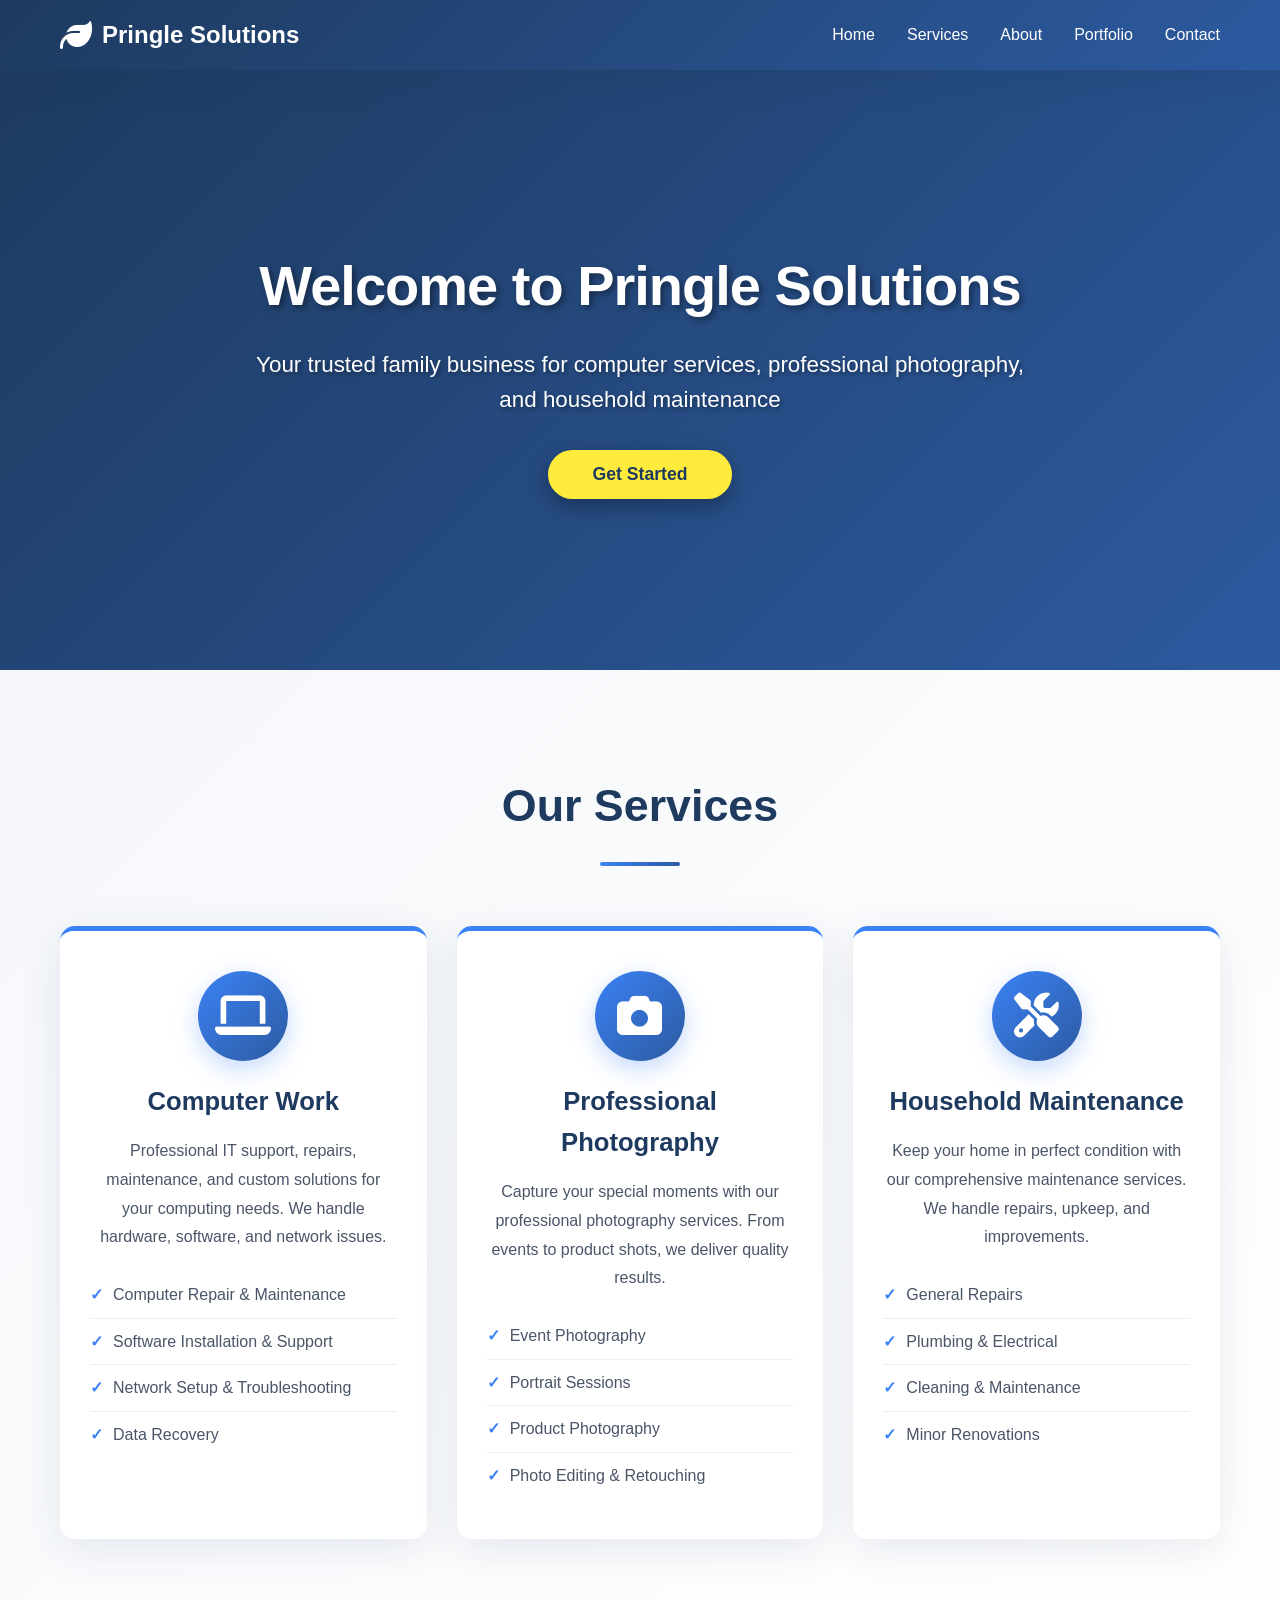
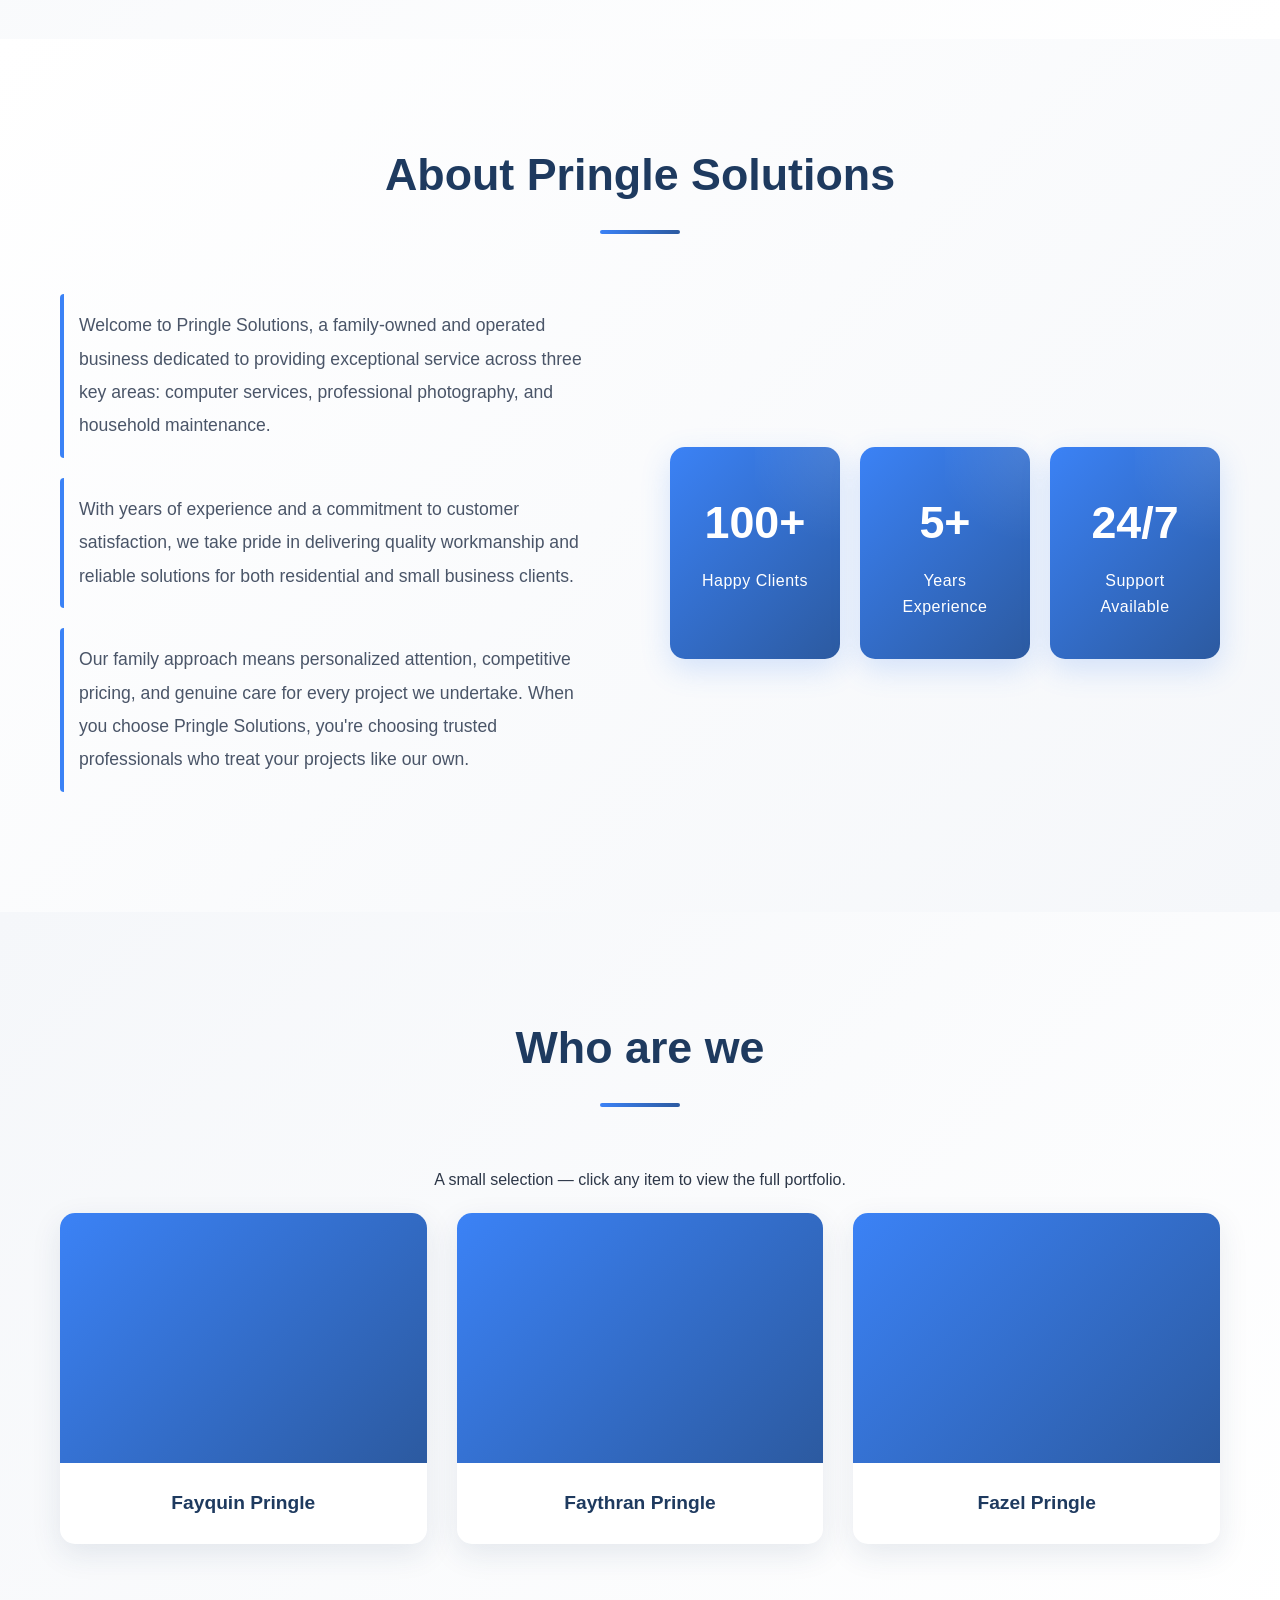
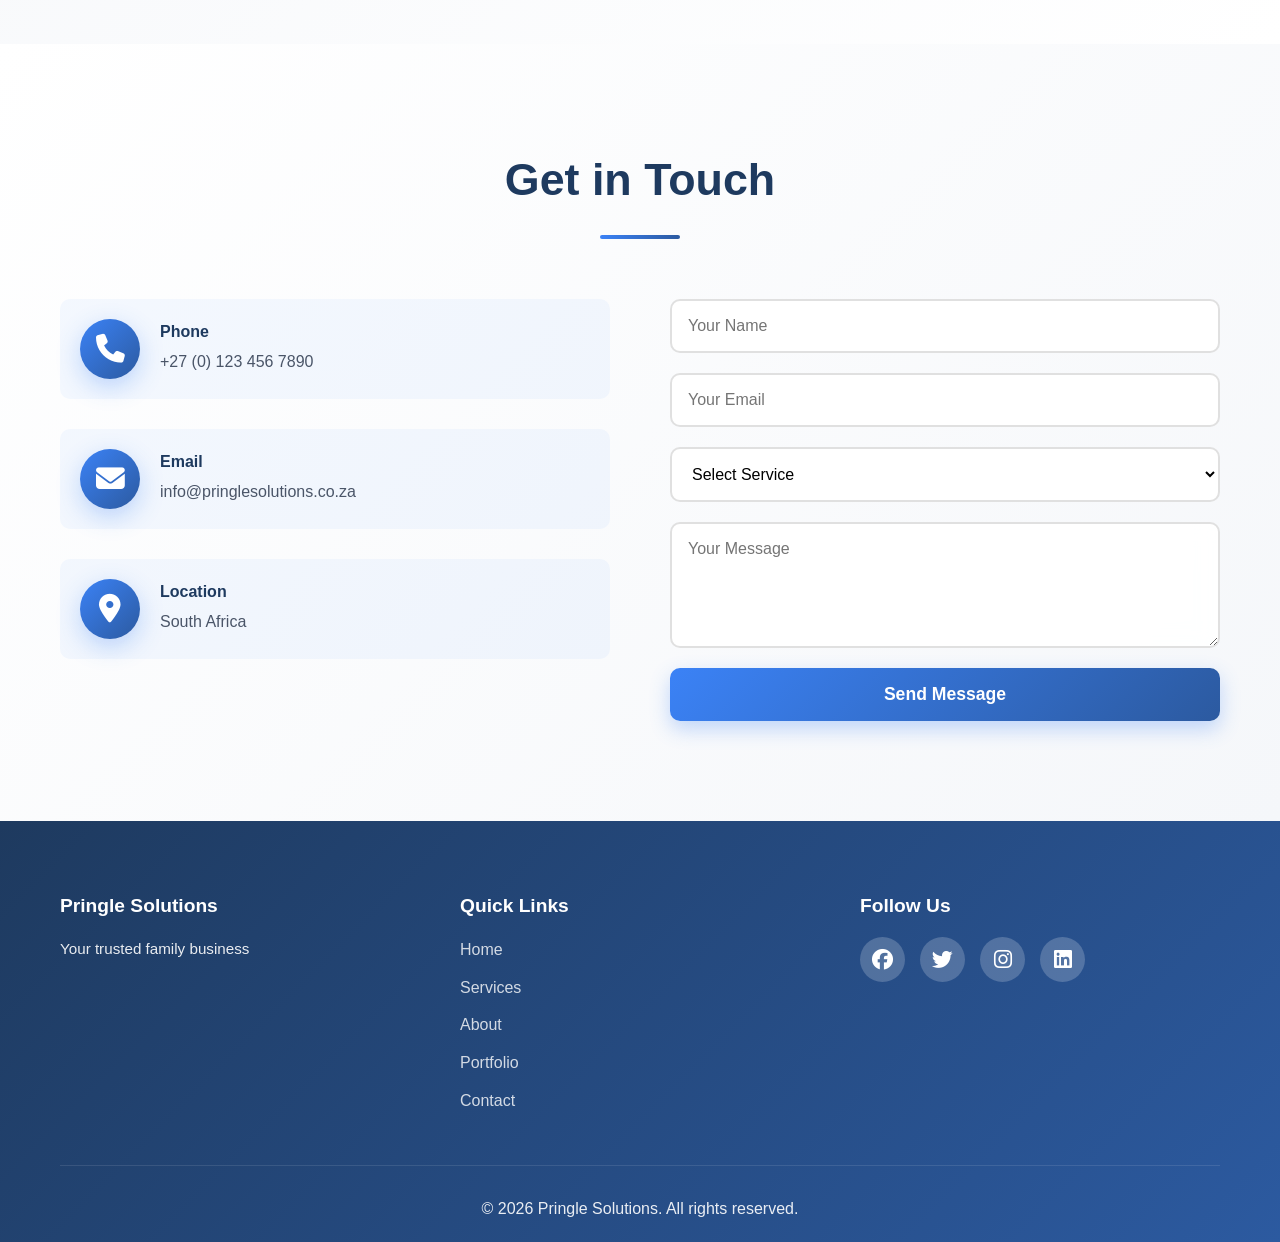
==== commit dd41bcc4: "Update index.html" ====
--- a/index.html
+++ b/index.html
@@ -124,45 +124,27 @@
     <!-- Portfolio Preview Section (links to full portfolio page) -->
     <section id="portfolio-preview" class="portfolio">
         <div class="container">
-            <h2>Recent Work</h2>
+            <h2>Who are we</h2>
             <p style="text-align:center;margin-bottom:20px;">A small selection — click any item to view the full portfolio.</p>
             <div class="portfolio-grid">
                 <a class="portfolio-item" href="portfolio.html">
                     <div class="portfolio-image">
-                        <i class="fas fa-image"></i>
-                    </div>
-                    <h4>Computer Setup</h4>
+                    </div>
+                    <h4>Fayquin Pringle</h4>
                 </a>
                 <a class="portfolio-item" href="portfolio.html">
                     <div class="portfolio-image">
-                        <i class="fas fa-image"></i>
-                    </div>
-                    <h4>Event Photography</h4>
+                        
+                    </div>
+                    <h4>Faythran Pringle</h4>
                 </a>
                 <a class="portfolio-item" href="portfolio.html">
                     <div class="portfolio-image">
-                        <i class="fas fa-image"></i>
-                    </div>
-                    <h4>Home Renovation</h4>
+                        
+                    </div>
+                    <h4>Fazel Pringle</h4>
                 </a>
-                <a class="portfolio-item" href="portfolio.html">
-                    <div class="portfolio-image">
-                        <i class="fas fa-image"></i>
-                    </div>
-                    <h4>Portrait Session</h4>
-                </a>
-                <a class="portfolio-item" href="portfolio.html">
-                    <div class="portfolio-image">
-                        <i class="fas fa-image"></i>
-                    </div>
-                    <h4>Network Installation</h4>
-                </a>
-                <a class="portfolio-item" href="portfolio.html">
-                    <div class="portfolio-image">
-                        <i class="fas fa-image"></i>
-                    </div>
-                    <h4>Maintenance Work</h4>
-                </a>
+               
             </div>
         </div>
     </section>
@@ -247,4 +229,4 @@
 
     <script src="script.js"></script>
 </body>
-</html>+</html>
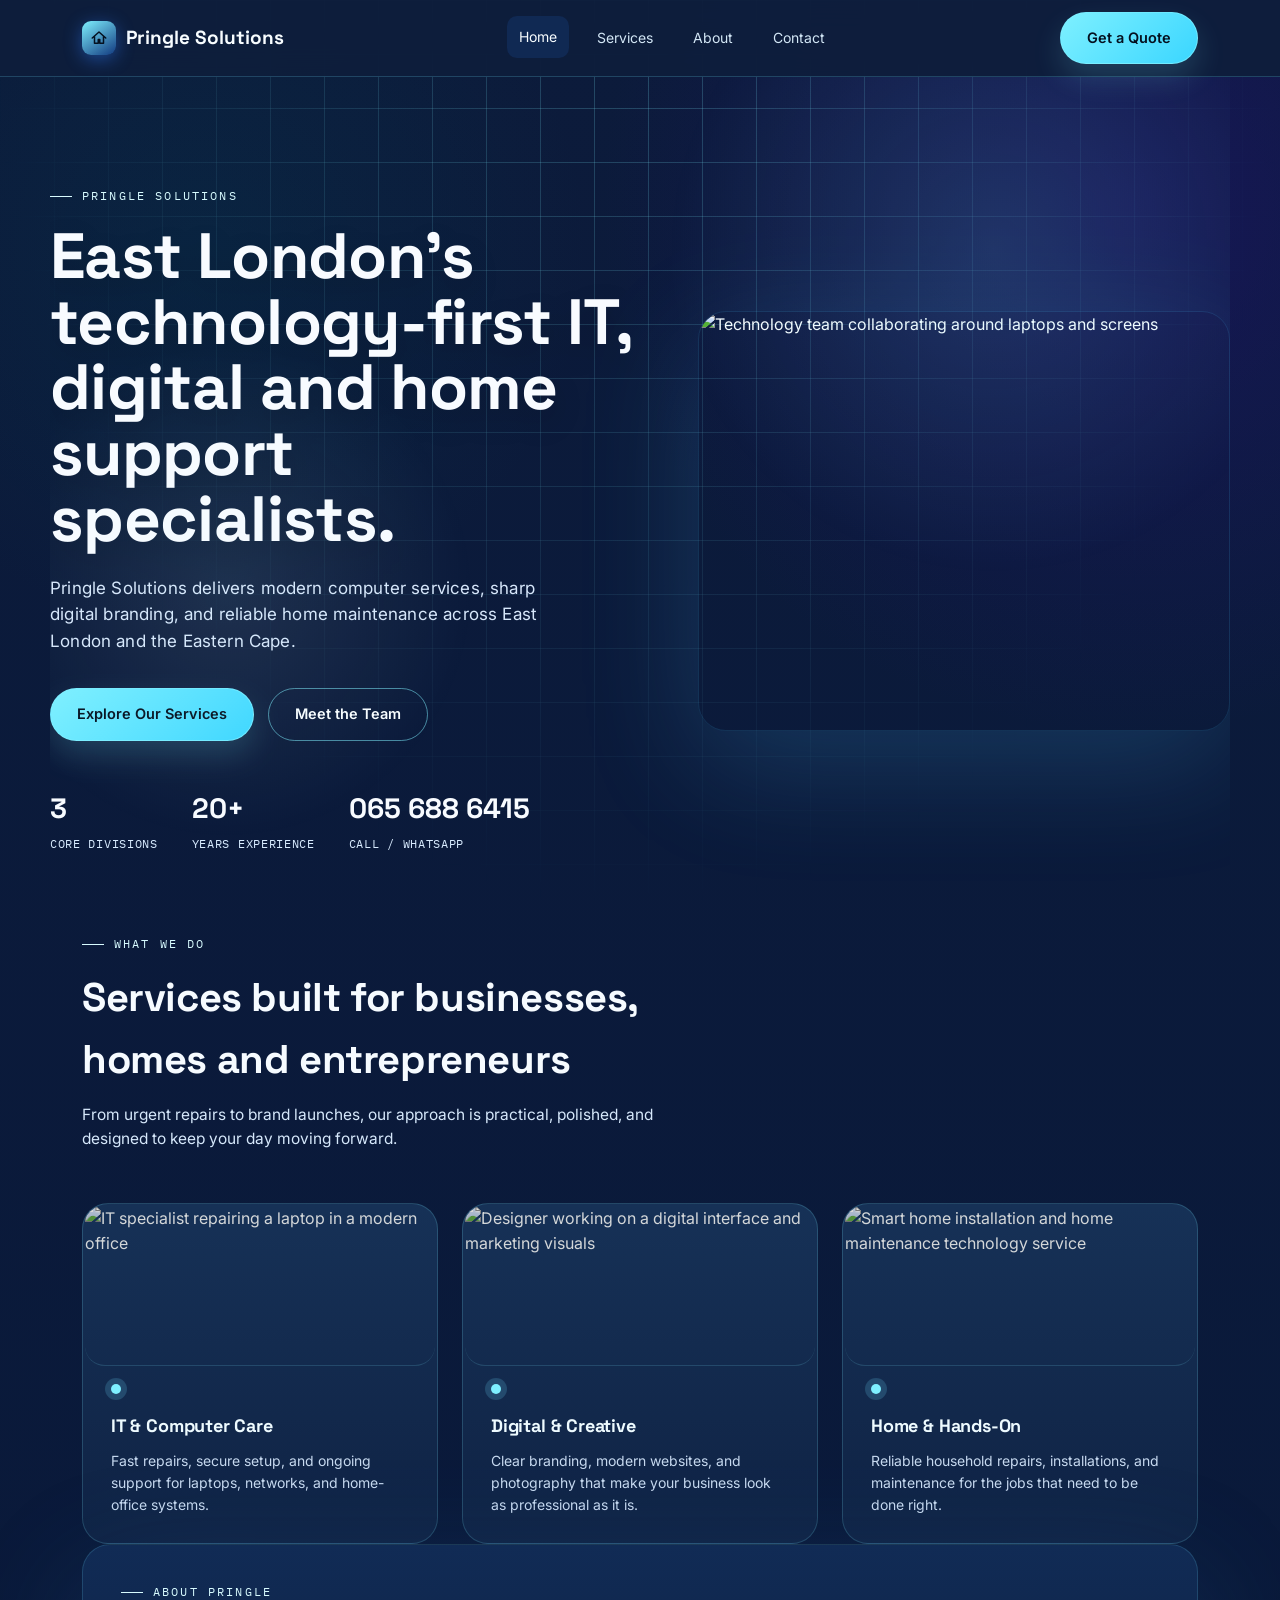
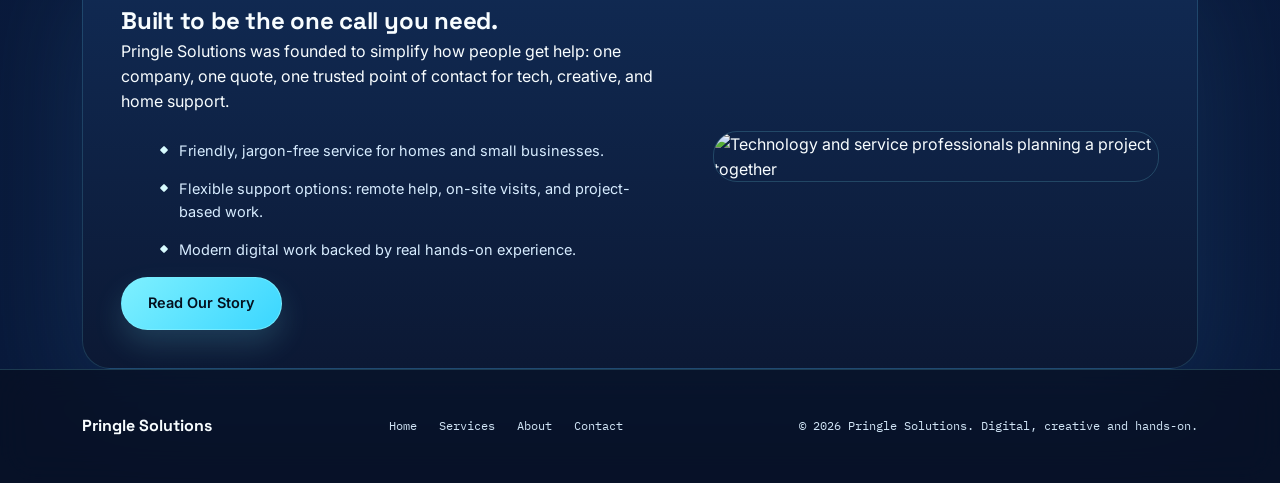
==== commit 4b7ba88c: "Add files via upload" ====
--- a/index.html
+++ b/index.html
@@ -1,232 +1,142 @@
-<!DOCTYPE html>
-<html lang="en">
-<head>
-    <meta charset="UTF-8">
-    <meta name="viewport" content="width=device-width, initial-scale=1.0">
-    <title>Pringle Solutions - Computer Work, Photography & Maintenance</title>
-    <link rel="stylesheet" href="styles.css">
-    <link rel="stylesheet" href="https://cdnjs.cloudflare.com/ajax/libs/font-awesome/6.4.0/css/all.min.css">
-</head>
-<body>
-    <!-- Navigation Bar -->
-    <nav class="navbar">
-        <div class="container">
-            <div class="logo">
-                <i class="fas fa-leaf"></i>
-                <span>Pringle Solutions</span>
-            </div>
-            <ul class="nav-links">
-                <li><a href="index.html">Home</a></li>
-                <li><a href="#services">Services</a></li>
-                <li><a href="#about">About</a></li>
-                <li><a href="portfolio.html">Portfolio</a></li>
-                <li><a href="#contact">Contact</a></li>
-            </ul>
-            <div class="hamburger">
-                <span></span>
-                <span></span>
-                <span></span>
-            </div>
-        </div>
-    </nav>
-
-    <!-- Hero Section -->
-    <section id="home" class="hero">
-        <div class="hero-content">
-            <h1>Welcome to Pringle Solutions</h1>
-            <p>Your trusted family business for computer services, professional photography, and household maintenance</p>
-            <button class="cta-button">Get Started</button>
-        </div>
-        <div class="hero-overlay"></div>
-    </section>
-
-    <!-- Services Section -->
-    <section id="services" class="services">
-        <div class="container">
-            <h2>Our Services</h2>
-            <div class="services-grid">
-                <!-- Computer Work -->
-                <div class="service-card">
-                    <div class="service-icon">
-                        <i class="fas fa-laptop"></i>
-                    </div>
-                    <h3>Computer Work</h3>
-                    <p>Professional IT support, repairs, maintenance, and custom solutions for your computing needs. We handle hardware, software, and network issues.</p>
-                    <ul>
-                        <li>Computer Repair & Maintenance</li>
-                        <li>Software Installation & Support</li>
-                        <li>Network Setup & Troubleshooting</li>
-                        <li>Data Recovery</li>
-                    </ul>
-                </div>
-
-                <!-- Photography -->
-                <div class="service-card">
-                    <div class="service-icon">
-                        <i class="fas fa-camera"></i>
-                    </div>
-                    <h3>Professional Photography</h3>
-                    <p>Capture your special moments with our professional photography services. From events to product shots, we deliver quality results.</p>
-                    <ul>
-                        <li>Event Photography</li>
-                        <li>Portrait Sessions</li>
-                        <li>Product Photography</li>
-                        <li>Photo Editing & Retouching</li>
-                    </ul>
-                </div>
-
-                <!-- Household Maintenance -->
-                <div class="service-card">
-                    <div class="service-icon">
-                        <i class="fas fa-tools"></i>
-                    </div>
-                    <h3>Household Maintenance</h3>
-                    <p>Keep your home in perfect condition with our comprehensive maintenance services. We handle repairs, upkeep, and improvements.</p>
-                    <ul>
-                        <li>General Repairs</li>
-                        <li>Plumbing & Electrical</li>
-                        <li>Cleaning & Maintenance</li>
-                        <li>Minor Renovations</li>
-                    </ul>
-                </div>
-            </div>
-        </div>
-    </section>
-
-    <!-- About Section -->
-    <section id="about" class="about">
-        <div class="container">
-            <h2>About Pringle Solutions</h2>
-            <div class="about-content">
-                <div class="about-text">
-                    <p>Welcome to Pringle Solutions, a family-owned and operated business dedicated to providing exceptional service across three key areas: computer services, professional photography, and household maintenance.</p>
-                    <p>With years of experience and a commitment to customer satisfaction, we take pride in delivering quality workmanship and reliable solutions for both residential and small business clients.</p>
-                    <p>Our family approach means personalized attention, competitive pricing, and genuine care for every project we undertake. When you choose Pringle Solutions, you're choosing trusted professionals who treat your projects like our own.</p>
-                </div>
-                <div class="about-stats">
-                    <div class="stat">
-                        <h4>100+</h4>
-                        <p>Happy Clients</p>
-                    </div>
-                    <div class="stat">
-                        <h4>5+</h4>
-                        <p>Years Experience</p>
-                    </div>
-                    <div class="stat">
-                        <h4>24/7</h4>
-                        <p>Support Available</p>
-                    </div>
-                </div>
-            </div>
-        </div>
-    </section>
-
-    <!-- Portfolio Preview Section (links to full portfolio page) -->
-    <section id="portfolio-preview" class="portfolio">
-        <div class="container">
-            <h2>Who are we</h2>
-            <p style="text-align:center;margin-bottom:20px;">A small selection — click any item to view the full portfolio.</p>
-            <div class="portfolio-grid">
-                <a class="portfolio-item" href="portfolio.html">
-                    <div class="portfolio-image">
-                    </div>
-                    <h4>Fayquin Pringle</h4>
-                </a>
-                <a class="portfolio-item" href="portfolio.html">
-                    <div class="portfolio-image">
-                        
-                    </div>
-                    <h4>Faythran Pringle</h4>
-                </a>
-                <a class="portfolio-item" href="portfolio.html">
-                    <div class="portfolio-image">
-                        
-                    </div>
-                    <h4>Fazel Pringle</h4>
-                </a>
-               
-            </div>
-        </div>
-    </section>
-
-    <!-- Contact Section -->
-    <section id="contact" class="contact">
-        <div class="container">
-            <h2>Get in Touch</h2>
-            <div class="contact-content">
-                <div class="contact-info">
-                    <div class="contact-item">
-                        <i class="fas fa-phone"></i>
-                        <div>
-                            <h4>Phone</h4>
-                            <p>+27 (0) 123 456 7890</p>
-                        </div>
-                    </div>
-                    <div class="contact-item">
-                        <i class="fas fa-envelope"></i>
-                        <div>
-                            <h4>Email</h4>
-                            <p>info@pringlesolutions.co.za</p>
-                        </div>
-                    </div>
-                    <div class="contact-item">
-                        <i class="fas fa-map-marker-alt"></i>
-                        <div>
-                            <h4>Location</h4>
-                            <p>South Africa</p>
-                        </div>
-                    </div>
-                </div>
-                <form class="contact-form">
-                    <input type="text" placeholder="Your Name" required>
-                    <input type="email" placeholder="Your Email" required>
-                    <select required>
-                        <option value="">Select Service</option>
-                        <option value="computer">Computer Work</option>
-                        <option value="photography">Photography</option>
-                        <option value="maintenance">Household Maintenance</option>
-                    </select>
-                    <textarea placeholder="Your Message" rows="5" required></textarea>
-                    <button type="submit" class="submit-btn">Send Message</button>
-                </form>
-            </div>
-        </div>
-    </section>
-
-    <!-- Footer -->
-    <footer class="footer">
-        <div class="container">
-            <div class="footer-content">
-                <div class="footer-section">
-                    <h4>Pringle Solutions</h4>
-                    <p>Your trusted family business</p>
-                </div>
-                <div class="footer-section">
-                    <h4>Quick Links</h4>
-                    <ul>
-                        <li><a href="index.html">Home</a></li>
-                        <li><a href="#services">Services</a></li>
-                        <li><a href="#about">About</a></li>
-                        <li><a href="portfolio.html">Portfolio</a></li>
-                        <li><a href="#contact">Contact</a></li>
-                    </ul>
-                </div>
-                <div class="footer-section">
-                    <h4>Follow Us</h4>
-                    <div class="social-links">
-                        <a href="#"><i class="fab fa-facebook"></i></a>
-                        <a href="#"><i class="fab fa-twitter"></i></a>
-                        <a href="#"><i class="fab fa-instagram"></i></a>
-                        <a href="#"><i class="fab fa-linkedin"></i></a>
-                    </div>
-                </div>
-            </div>
-            <div class="footer-bottom">
-                <p>&copy; 2026 Pringle Solutions. All rights reserved.</p>
-            </div>
-        </div>
-    </footer>
-
-    <script src="script.js"></script>
-</body>
-</html>
+<!DOCTYPE html>
+<html lang="en">
+
+<head>
+    <meta charset="UTF-8">
+    <meta name="viewport" content="width=device-width, initial-scale=1.0">
+    <title>Pringle Solutions — Home</title>
+    <link rel="preconnect" href="https://fonts.googleapis.com">
+    <link rel="preconnect" href="https://fonts.gstatic.com" crossorigin>
+    <link
+        href="https://fonts.googleapis.com/css2?family=Space+Grotesk:wght@400;500;600;700&family=Inter:wght@400;500;600;700&family=IBM+Plex+Mono:wght@400;500&display=swap"
+        rel="stylesheet">
+    <link rel="stylesheet" href="styles1.css">
+</head>
+
+<body>
+    <header>
+        <nav class="wrap">
+            <div class="brand">
+                <span class="brand-mark">
+                    <svg viewBox="0 0 24 24" fill="none">
+                        <path d="M3 12L12 4l9 8M6 10v9h5v-5h2v5h5v-9" stroke="#04101f" stroke-width="2"
+                            stroke-linejoin="round" stroke-linecap="round" />
+                    </svg>
+                </span>
+                Pringle Solutions
+            </div>
+            <div class="navlinks" id="navlinks">
+                <a href="index.html" class="active">Home</a>
+                <a href="services.html">Services</a>
+                <a href="about.html">About</a>
+                <a href="contact.html">Contact</a>
+            </div>
+            <div class="navcta">
+                <a class="btn primary" href="contact.html">Get a Quote</a>
+                <button class="burger" id="burgerBtn" aria-label="Menu">☰</button>
+            </div>
+        </nav>
+    </header>
+
+    <main>
+        <section class="hero wrap">
+            <div class="hero-grid">
+                <div>
+                    <div class="eyebrow">PRINGLE SOLUTIONS</div>
+                    <h1>East London’s technology-first IT, digital and home support specialists.</h1>
+                    <p class="lead">Pringle Solutions delivers modern computer services, sharp digital branding, and
+                        reliable home maintenance across East London and the Eastern Cape.</p>
+                    <div class="hero-ctas">
+                        <a class="btn primary" href="services.html">Explore Our Services</a>
+                        <a class="btn ghost" href="about.html">Meet the Team</a>
+                    </div>
+                    <div class="hero-stats">
+                        <div><b>3</b><span>Core divisions</span></div>
+                        <div><b>20+</b><span>Years experience</span></div>
+                        <div><b>065 688 6415</b><span>Call / WhatsApp</span></div>
+                    </div>
+                </div>
+                <div class="hero-media" data-reveal>
+                    <img src="https://images.unsplash.com/photo-1518770660439-4636190af475?auto=format&fit=crop&w=1200&q=80"
+                        alt="Technology team collaborating around laptops and screens">
+                </div>
+            </div>
+        </section>
+
+        <section class="wrap" data-reveal>
+            <div class="section-head">
+                <div class="eyebrow">WHAT WE DO</div>
+                <h2>Services built for businesses, homes and entrepreneurs</h2>
+                <p>From urgent repairs to brand launches, our approach is practical, polished, and designed to keep your
+                    day moving forward.</p>
+            </div>
+            <div class="service-row">
+                <div class="card" data-tilt>
+                    <div class="card-img"><img
+                            src="https://images.unsplash.com/photo-1518770660439-4636190af475?auto=format&fit=crop&w=800&q=80"
+                            alt="IT specialist repairing a laptop in a modern office"></div>
+                    <div class="node-dot"></div>
+                    <h4>IT & Computer Care</h4>
+                    <p>Fast repairs, secure setup, and ongoing support for laptops, networks, and home-office systems.
+                    </p>
+                </div>
+                <div class="card" data-tilt>
+                    <div class="card-img"><img
+                            src="https://images.unsplash.com/photo-1498050108023-c5249f4df085?auto=format&fit=crop&w=800&q=80"
+                            alt="Designer working on a digital interface and marketing visuals"></div>
+                    <div class="node-dot"></div>
+                    <h4>Digital & Creative</h4>
+                    <p>Clear branding, modern websites, and photography that make your business look as professional as
+                        it is.</p>
+                </div>
+                <div class="card" data-tilt>
+                    <div class="card-img"><img
+                            src="https://images.unsplash.com/photo-1518609878373-06d740f60d8b?auto=format&fit=crop&w=800&q=80"
+                            alt="Smart home installation and home maintenance technology service"></div>
+                    <div class="node-dot"></div>
+                    <h4>Home & Hands-On</h4>
+                    <p>Reliable household repairs, installations, and maintenance for the jobs that need to be done
+                        right.</p>
+                </div>
+            </div>
+        </section>
+
+        <section class="wrap" data-reveal>
+            <div class="about-preview">
+                <div>
+                    <div class="eyebrow">ABOUT PRINGLE</div>
+                    <h2>Built to be the one call you need.</h2>
+                    <p>Pringle Solutions was founded to simplify how people get help: one company, one quote, one
+                        trusted point of contact for tech, creative, and home support.</p>
+                    <ul class="about-list">
+                        <li>Friendly, jargon-free service for homes and small businesses.</li>
+                        <li>Flexible support options: remote help, on-site visits, and project-based work.</li>
+                        <li>Modern digital work backed by real hands-on experience.</li>
+                    </ul>
+                    <a class="btn primary" href="about.html">Read Our Story</a>
+                </div>
+                <div class="about-image">
+                    <img src="https://images.unsplash.com/photo-1519389950473-47ba0277781c?auto=format&fit=crop&w=1200&q=80"
+                        alt="Technology and service professionals planning a project together">
+                </div>
+            </div>
+        </section>
+    </main>
+
+    <footer>
+        <div class="wrap foot-row">
+            <div class="brand">Pringle Solutions</div>
+            <div class="foot-links">
+                <a href="index.html">Home</a>
+                <a href="services.html">Services</a>
+                <a href="about.html">About</a>
+                <a href="contact.html">Contact</a>
+            </div>
+            <div class="foot-links"><span>© 2026 Pringle Solutions. Digital, creative and hands-on.</span></div>
+        </div>
+    </footer>
+
+    <script src="scripts.js" defer></script>
+</body>
+
+</html>
--- a/styles1.css
+++ b/styles1.css
@@ -0,0 +1,1034 @@
+:root {
+  --black: #08152e;
+  --bg: #0b172f;
+  --panel: #1f548f;
+  --panel-2: #163b74;
+  --blue: #7ef0ff;
+  --blue-soft: #d8fbff;
+  --blue-dim: #3aa9d9;
+  --white: #f8fdff;
+  --grey: #d3e7f6;
+  --line: rgba(126, 240, 255, 0.24);
+  --line-strong: rgba(126, 240, 255, 0.52);
+  --radius: 14px;
+  --display: 'Space Grotesk', sans-serif;
+  --body: 'Inter', sans-serif;
+  --mono: 'IBM Plex Mono', monospace;
+}
+
+* {
+  box-sizing: border-box;
+}
+
+html {
+  scroll-behavior: smooth;
+}
+
+body {
+  margin: 0;
+  background: radial-gradient(circle at 16% 12%, rgba(2, 70, 87, 0.22), transparent 18%),
+    radial-gradient(circle at 88% 10%, rgba(33, 19, 114, 0.493), transparent 24%),
+    linear-gradient(180deg, #0c1b3b 0%, #09193a 100%);
+  color: var(--white);
+  font-family: var(--body);
+  line-height: 1.55;
+  -webkit-font-smoothing: antialiased;
+  overflow-x: hidden;
+}
+
+body::before {
+  content: "";
+  position: fixed;
+  inset: 0;
+  background-image:
+    linear-gradient(var(--line) 1px, transparent 1px),
+    linear-gradient(90deg, var(--line) 1px, transparent 1px);
+  background-size: 54px 54px;
+  -webkit-mask-image: radial-gradient(ellipse at 50% 0%, black 0%, transparent 72%);
+  mask-image: radial-gradient(ellipse at 50% 0%, black 0%, transparent 72%);
+  pointer-events: none;
+  z-index: 0;
+  animation: driftGrid 30s linear infinite;
+}
+
+@keyframes driftGrid {
+  from {
+    background-position: 0 0, 0 0;
+  }
+
+  to {
+    background-position: 64px 128px, 64px 128px;
+  }
+}
+
+a {
+  color: inherit;
+  text-decoration: none;
+}
+
+img {
+  max-width: 100%;
+  display: block;
+}
+
+h1,
+h2,
+h3,
+h4 {
+  font-family: var(--display);
+  margin: 0;
+  letter-spacing: -0.01em;
+}
+
+p {
+  margin: 0;
+}
+
+.eyebrow {
+  font-family: var(--mono);
+  font-size: 12px;
+  letter-spacing: 0.18em;
+  text-transform: uppercase;
+  color: var(--blue-soft);
+  display: flex;
+  align-items: center;
+  gap: 10px;
+}
+
+.eyebrow::before {
+  content: "";
+  width: 22px;
+  height: 1px;
+  background: var(--blue-soft);
+  display: inline-block;
+}
+
+.wrap {
+  max-width: 1180px;
+  margin: 0 auto;
+  padding: 0 32px;
+}
+
+.btn {
+  font-family: var(--body);
+  font-weight: 600;
+  font-size: 14.5px;
+  padding: 14px 26px;
+  border-radius: 999px;
+  border: 1px solid var(--line-strong);
+  cursor: pointer;
+  display: inline-flex;
+  align-items: center;
+  gap: 8px;
+  transition: transform .25s ease, box-shadow .25s ease, background .25s ease, border-color .25s ease;
+  background: transparent;
+  color: var(--white);
+}
+
+.btn.primary {
+  background: linear-gradient(135deg, var(--blue), #3ad6ff);
+  border-color: rgba(126, 240, 255, 0.7);
+  color: #04101f;
+  box-shadow: 0 14px 30px rgba(126, 240, 255, 0.16);
+}
+
+.btn.primary:hover {
+  box-shadow: 0 20px 38px rgba(126, 240, 255, 0.28);
+  transform: translateY(-2px);
+}
+
+.btn.ghost:hover {
+  border-color: rgba(126, 240, 255, 0.6);
+  transform: translateY(-2px);
+  box-shadow: 0 12px 28px rgba(64, 166, 226, 0.22);
+  background: rgba(126, 240, 255, 0.08);
+}
+
+/* NAV */
+header {
+  position: sticky;
+  top: 0;
+  z-index: 50;
+  background: rgba(14, 30, 60, 0.94);
+  backdrop-filter: blur(16px);
+  border-bottom: 1px solid rgba(111, 227, 255, 0.2);
+}
+
+nav.wrap {
+  display: flex;
+  align-items: center;
+  justify-content: space-between;
+  height: 76px;
+}
+
+.brand {
+  display: flex;
+  align-items: center;
+  gap: 10px;
+  font-family: var(--display);
+  font-weight: 700;
+  font-size: 19px;
+}
+
+.brand-mark {
+  width: 34px;
+  height: 34px;
+  border-radius: 9px;
+  position: relative;
+  background: linear-gradient(145deg, var(--blue), #123a80);
+  box-shadow: 0 4px 18px rgba(47, 127, 255, 0.45);
+  display: flex;
+  align-items: center;
+  justify-content: center;
+  flex-shrink: 0;
+}
+
+.brand-mark svg {
+  width: 18px;
+  height: 18px;
+}
+
+.navlinks {
+  display: flex;
+  gap: 16px;
+  align-items: center;
+}
+
+.navlinks a {
+  color: var(--grey);
+  font-size: 14px;
+  padding: 10px 12px;
+  border-radius: 10px;
+  transition: color .2s ease, background .2s ease, transform .2s ease;
+}
+
+.navlinks a:hover,
+.navlinks a.active {
+  color: var(--white);
+  background: rgba(47, 127, 255, 0.12);
+  transform: translateY(-1px);
+}
+
+.navlinks button {
+  font-family: var(--mono);
+  font-size: 12.5px;
+  letter-spacing: 0.05em;
+  text-transform: uppercase;
+  background: none;
+  border: none;
+  color: var(--grey);
+  padding: 10px 14px;
+  border-radius: 8px;
+  cursor: pointer;
+  transition: color .2s, background .2s;
+}
+
+.navlinks button:hover {
+  color: var(--white);
+  background: rgba(109, 157, 255, 0.08);
+}
+
+.navlinks button.active {
+  color: var(--blue-soft);
+  background: rgba(47, 127, 255, 0.12);
+}
+
+.navcta {
+  display: flex;
+  gap: 10px;
+}
+
+.burger {
+  display: none;
+  background: none;
+  border: 1px solid var(--line-strong);
+  border-radius: 8px;
+  padding: 8px 10px;
+  color: var(--white);
+  cursor: pointer;
+}
+
+/* PAGES */
+.page {
+  display: none;
+  position: relative;
+  z-index: 1;
+}
+
+.page.active {
+  display: block;
+  animation: pageIn .5s ease both;
+}
+
+@keyframes pageIn {
+  from {
+    opacity: 0;
+    transform: translateY(14px);
+  }
+
+  to {
+    opacity: 1;
+    transform: translateY(0);
+  }
+}
+
+/* HERO */
+.hero {
+  padding: 110px 0 80px;
+  position: relative;
+  overflow: hidden;
+}
+
+.hero::after {
+  content: '';
+  position: absolute;
+  inset: 0;
+  background: radial-gradient(circle at 80% 20%, rgba(111, 227, 255, 0.14), transparent 28%),
+    radial-gradient(circle at 15% 60%, rgba(199, 244, 255, 0.1), transparent 22%);
+  pointer-events: none;
+}
+
+.hero-grid {
+  display: grid;
+  grid-template-columns: 1.05fr 0.95fr;
+  gap: 60px;
+  align-items: center;
+}
+
+.hero-media {
+  border-radius: 28px;
+  overflow: hidden;
+  min-height: 420px;
+  box-shadow: 0 34px 120px rgba(76, 194, 255, 0.18);
+  border: 1px solid rgba(76, 194, 255, 0.14);
+}
+
+.hero-media img {
+  width: 100%;
+  height: 100%;
+  object-fit: cover;
+  transition: transform .7s ease, filter .7s ease;
+  filter: saturate(1.05) brightness(1);
+}
+
+.hero-media:hover img {
+  transform: scale(1.03);
+}
+
+.hero h1 {
+  font-size: clamp(38px, 5vw, 64px);
+  line-height: 1.03;
+  margin: 18px 0 22px;
+  color: #f8fbff;
+  text-shadow: 0 12px 30px rgba(0, 0, 0, 0.18);
+}
+
+.hero h1 em {
+  font-style: normal;
+  color: var(--blue-soft);
+}
+
+.hero p.lead {
+  font-size: 17px;
+  color: #d7e7fb;
+  max-width: 520px;
+  margin-bottom: 34px;
+  letter-spacing: .01em;
+}
+
+.hero-ctas {
+  display: flex;
+  gap: 14px;
+  flex-wrap: wrap;
+}
+
+.hero-stats {
+  display: flex;
+  gap: 34px;
+  margin-top: 46px;
+  flex-wrap: wrap;
+}
+
+.hero-stats div b {
+  font-family: var(--display);
+  font-size: 28px;
+  display: block;
+  color: #f8fbff;
+}
+
+.hero-stats div span {
+  font-family: var(--mono);
+  font-size: 11.5px;
+  color: #d9ecff;
+  text-transform: uppercase;
+  letter-spacing: .06em;
+}
+
+/* 3D stage */
+.stage {
+  perspective: 1200px;
+  height: 440px;
+  position: relative;
+}
+
+.stage-inner {
+  width: 100%;
+  height: 100%;
+  position: relative;
+  transform-style: preserve-3d;
+  transform: rotateX(12deg) rotateY(-16deg);
+  transition: transform .15s ease-out;
+}
+
+.panel {
+  position: absolute;
+  width: 280px;
+  height: 200px;
+  border-radius: 16px;
+  background: linear-gradient(155deg, var(--panel-2), var(--panel));
+  border: 1px solid var(--line-strong);
+  box-shadow: 0 30px 60px rgba(0, 0, 0, 0.5), inset 0 1px 0 rgba(255, 255, 255, 0.04);
+  padding: 20px;
+  display: flex;
+  flex-direction: column;
+  justify-content: space-between;
+  animation: floatY 6s ease-in-out infinite;
+}
+
+.panel .eyebrow {
+  font-size: 10.5px;
+}
+
+.panel h4 {
+  font-size: 17px;
+  margin-top: 8px;
+}
+
+.panel .tag {
+  font-family: var(--mono);
+  font-size: 10.5px;
+  color: var(--blue-soft);
+  margin-top: auto;
+}
+
+.panel-1 {
+  left: 0;
+  top: 30px;
+  transform: translateZ(90px) rotate(-2deg);
+  animation-delay: 0s;
+}
+
+.panel-2 {
+  left: 110px;
+  top: 120px;
+  transform: translateZ(40px) rotate(3deg);
+  animation-delay: 1.2s;
+}
+
+.panel-3 {
+  left: 60px;
+  top: 230px;
+  transform: translateZ(140px) rotate(-1deg);
+  animation-delay: 2.1s;
+}
+
+@keyframes floatY {
+
+  0%,
+  100% {
+    margin-top: 0;
+  }
+
+  50% {
+    margin-top: -14px;
+  }
+}
+
+.stage-ring {
+  position: absolute;
+  width: 340px;
+  height: 340px;
+  border: 1px dashed var(--line-strong);
+  border-radius: 50%;
+  left: 60px;
+  top: 40px;
+  transform: translateZ(-10px) rotateX(70deg);
+  animation: spin 22s linear infinite;
+}
+
+@keyframes spin {
+  from {
+    transform: translateZ(-10px) rotateX(70deg) rotate(0deg);
+  }
+
+  to {
+    transform: translateZ(-10px) rotateX(70deg) rotate(360deg);
+  }
+}
+
+/* SECTION generic */
+section {
+  padding: 88px 0;
+  position: relative;
+  z-index: 1;
+}
+
+.section-head {
+  max-width: 640px;
+  margin-bottom: 52px;
+}
+
+.section-head h2 {
+  font-size: clamp(26px, 3.4vw, 40px);
+  margin: 14px 0 12px;
+  color: #f6fbff;
+}
+
+.section-head p {
+  color: #d6e8fb;
+  font-size: 15.5px;
+}
+
+.divider {
+  height: 1px;
+  background: var(--line);
+  margin: 0;
+}
+
+/* SERVICES */
+.service-groups {
+  display: flex;
+  flex-direction: column;
+  gap: 56px;
+}
+
+.group-head {
+  display: flex;
+  align-items: baseline;
+  gap: 16px;
+  margin-bottom: 22px;
+}
+
+.group-head h3 {
+  font-size: 20px;
+  color: #f4fbff;
+}
+
+.group-head .eyebrow {
+  margin: 0;
+}
+
+.group-line {
+  flex: 1;
+  height: 1px;
+  background: var(--line);
+}
+
+.service-row {
+  display: grid;
+  grid-template-columns: repeat(3, minmax(0, 1fr));
+  gap: 24px;
+}
+
+.card {
+  background: linear-gradient(180deg, rgba(23, 50, 88, 0.96), rgba(16, 35, 69, 0.96));
+  border: 1px solid rgba(126, 240, 255, 0.18);
+  border-radius: 26px;
+  padding: 28px;
+  position: relative;
+  overflow: hidden;
+  transition: transform .35s ease, border-color .35s ease, box-shadow .35s ease, background .35s ease;
+  transform-style: preserve-3d;
+}
+
+.card:hover {
+  border-color: rgba(111, 227, 255, 0.35);
+  box-shadow: 0 28px 60px rgba(35, 101, 171, 0.26);
+  transform: translateY(-4px);
+}
+
+.card .node-dot {
+  width: 10px;
+  height: 10px;
+  border-radius: 50%;
+  background: var(--blue);
+  box-shadow: 0 0 0 6px rgba(111, 227, 255, 0.18);
+  margin-bottom: 18px;
+}
+
+.card h4 {
+  font-size: 18px;
+  margin-bottom: 10px;
+  color: #eefbff;
+}
+
+.card p {
+  color: #c7daf0;
+  font-size: 14px;
+}
+
+.card-img {
+  margin: -26px -26px 18px;
+  height: 160px;
+  overflow: hidden;
+  border-bottom: 1px solid rgba(126, 240, 255, 0.16);
+  border-radius: 0 0 20px 20px;
+}
+
+.card-img img {
+  width: 100%;
+  height: 100%;
+  object-fit: cover;
+  filter: saturate(0.85) brightness(0.85);
+  transition: transform .5s ease, filter .5s ease;
+}
+
+.card:hover .card-img img {
+  transform: scale(1.07);
+  filter: saturate(1) brightness(0.95);
+}
+
+/* PHOTOGRAPHY strip */
+.shot-grid {
+  display: grid;
+  grid-template-columns: repeat(4, 1fr);
+  gap: 16px;
+}
+
+.shot {
+  border-radius: 12px;
+  overflow: hidden;
+  border: 1px solid var(--line);
+  aspect-ratio: 4/5;
+  position: relative;
+}
+
+.shot img {
+  width: 100%;
+  height: 100%;
+  object-fit: cover;
+  transition: transform .5s ease;
+}
+
+.shot:hover img {
+  transform: scale(1.08);
+}
+
+.shot span {
+  position: absolute;
+  left: 10px;
+  bottom: 10px;
+  font-family: var(--mono);
+  font-size: 11px;
+  background: rgba(3, 5, 10, 0.72);
+  padding: 5px 9px;
+  border-radius: 6px;
+  letter-spacing: .04em;
+}
+
+/* ABOUT split */
+.about-split {
+  display: grid;
+  grid-template-columns: 1fr 1fr;
+  gap: 56px;
+  align-items: center;
+}
+
+.about-preview {
+  display: grid;
+  grid-template-columns: 1.1fr 0.9fr;
+  gap: 46px;
+  align-items: center;
+  background: linear-gradient(180deg, rgba(17, 44, 86, 0.98), rgba(12, 25, 52, 0.98));
+  border: 1px solid rgba(111, 227, 255, 0.16);
+  border-radius: 28px;
+  padding: 38px;
+  box-shadow: 0 36px 120px rgba(41, 113, 173, 0.22);
+}
+
+.about-preview .about-image {
+  border-radius: 24px;
+  overflow: hidden;
+  border: 1px solid rgba(126, 240, 255, 0.18);
+}
+
+.about-preview .about-image img {
+  width: 100%;
+  height: 100%;
+  object-fit: cover;
+}
+
+.about-split img {
+  border-radius: var(--radius);
+  border: 1px solid var(--line);
+}
+
+.about-list {
+  display: grid;
+  gap: 16px;
+  margin-top: 26px;
+}
+
+.about-list li {
+  list-style: none;
+  display: flex;
+  gap: 12px;
+  align-items: flex-start;
+  color: #d7ecff;
+  font-size: 14.5px;
+}
+
+.about-list li::before {
+  content: "";
+  width: 6px;
+  height: 6px;
+  margin-top: 7px;
+  background: var(--blue-soft);
+  border-radius: 1px;
+  flex-shrink: 0;
+  transform: rotate(45deg);
+}
+
+/* TRACK PAGE */
+.track-grid {
+  display: grid;
+  grid-template-columns: 1fr 1fr;
+  gap: 40px;
+  align-items: start;
+}
+
+.panel-card {
+  background: linear-gradient(180deg, rgba(22, 61, 111, 0.98), rgba(16, 42, 78, 0.98));
+  border: 1px solid rgba(126, 240, 255, 0.18);
+  border-radius: var(--radius);
+  padding: 30px;
+}
+
+.panel-card h3 {
+  font-size: 18px;
+  margin-bottom: 6px;
+}
+
+.panel-card .sub {
+  color: var(--grey);
+  font-size: 13.5px;
+  margin-bottom: 22px;
+  display: block;
+}
+
+label {
+  display: block;
+  font-family: var(--mono);
+  font-size: 11px;
+  text-transform: uppercase;
+  letter-spacing: .06em;
+  color: var(--grey);
+  margin-bottom: 7px;
+}
+
+.field {
+  margin-bottom: 18px;
+}
+
+input,
+select,
+textarea {
+  width: 100%;
+  background: var(--bg);
+  border: 1px solid var(--line-strong);
+  border-radius: 9px;
+  padding: 12px 14px;
+  color: var(--white);
+  font-family: var(--body);
+  font-size: 14.5px;
+}
+
+input:focus,
+select:focus,
+textarea:focus {
+  outline: 2px solid var(--blue);
+  outline-offset: 1px;
+  border-color: var(--blue);
+}
+
+textarea {
+  resize: vertical;
+  min-height: 88px;
+}
+
+.track-search {
+  display: flex;
+  gap: 10px;
+}
+
+.track-search input {
+  flex: 1;
+}
+
+.ticket {
+  border: 1px solid var(--line-strong);
+  border-radius: var(--radius);
+  padding: 22px;
+  margin-top: 16px;
+  background: linear-gradient(160deg, var(--panel-2), var(--panel));
+  animation: pageIn .4s ease both;
+}
+
+.ticket-top {
+  display: flex;
+  justify-content: space-between;
+  align-items: flex-start;
+  gap: 12px;
+  margin-bottom: 14px;
+}
+
+.ticket-id {
+  font-family: var(--mono);
+  font-size: 13px;
+  color: var(--blue-soft);
+}
+
+.ticket-service {
+  font-family: var(--display);
+  font-size: 17px;
+  margin-top: 4px;
+}
+
+.badge {
+  font-family: var(--mono);
+  font-size: 10.5px;
+  text-transform: uppercase;
+  padding: 5px 10px;
+  border-radius: 999px;
+  letter-spacing: .05em;
+  white-space: nowrap;
+}
+
+.badge.received {
+  background: rgba(255, 255, 255, 0.08);
+  color: var(--grey);
+}
+
+.badge.progress {
+  background: rgba(47, 127, 255, 0.16);
+  color: var(--blue-soft);
+}
+
+.badge.complete {
+  background: rgba(70, 200, 130, 0.16);
+  color: #6adf9c;
+}
+
+.trace {
+  position: relative;
+  margin: 22px 0 10px;
+  height: 4px;
+  background: var(--line);
+  border-radius: 4px;
+  overflow: hidden;
+}
+
+.trace-fill {
+  position: absolute;
+  inset: 0;
+  width: 0%;
+  background: linear-gradient(90deg, var(--blue-dim), var(--blue));
+  border-radius: 4px;
+  transition: width 1s ease;
+}
+
+.stages {
+  display: flex;
+  justify-content: space-between;
+  margin-top: 10px;
+}
+
+.stages span {
+  font-family: var(--mono);
+  font-size: 10px;
+  color: var(--grey);
+  text-transform: uppercase;
+  letter-spacing: .04em;
+  width: 20%;
+  text-align: center;
+}
+
+.stages span.done {
+  color: var(--blue-soft);
+}
+
+.ticket-meta {
+  color: var(--grey);
+  font-size: 13px;
+  margin-top: 14px;
+}
+
+.empty-note {
+  color: var(--grey);
+  font-size: 13.5px;
+  font-family: var(--mono);
+  padding: 18px 0;
+}
+
+/* CONTACT */
+.contact-grid {
+  display: grid;
+  grid-template-columns: 1fr 1fr;
+  gap: 50px;
+}
+
+.contact-info .row {
+  display: flex;
+  gap: 14px;
+  padding: 16px 0;
+  border-bottom: 1px solid rgba(126, 240, 255, 0.14);
+}
+
+.contact-info .row b {
+  display: block;
+  font-family: var(--display);
+  font-size: 15px;
+}
+
+.contact-info .row span {
+  color: var(--grey);
+  font-size: 13.5px;
+}
+
+.icon {
+  width: 38px;
+  height: 38px;
+  border-radius: 12px;
+  background: rgba(16, 39, 70, 0.96);
+  border: 1px solid rgba(126, 240, 255, 0.18);
+  display: flex;
+  align-items: center;
+  justify-content: center;
+  flex-shrink: 0;
+}
+
+form .btn {
+  width: 100%;
+  justify-content: center;
+  margin-top: 6px;
+}
+
+.form-note {
+  font-size: 12px;
+  color: var(--grey);
+  margin-top: 10px;
+  font-family: var(--mono);
+}
+
+footer {
+  border-top: 1px solid rgba(126, 240, 255, 0.18);
+  padding: 44px 0;
+  position: relative;
+  z-index: 1;
+  background: rgba(7, 15, 34, 0.75);
+  backdrop-filter: blur(18px);
+}
+
+.foot-row {
+  display: flex;
+  justify-content: space-between;
+  align-items: center;
+  flex-wrap: wrap;
+  gap: 16px;
+}
+
+.foot-row .brand {
+  font-size: 16px;
+}
+
+.foot-links {
+  display: flex;
+  gap: 22px;
+  font-family: var(--mono);
+  font-size: 12px;
+  color: #d1e5f6;
+}
+
+.foot-links a:hover {
+  color: #7ef0ff;
+}
+
+[data-reveal] {
+  opacity: 0;
+  transform: translateY(24px);
+  transition: opacity .7s ease, transform .7s ease;
+}
+
+[data-reveal].in {
+  opacity: 1;
+  transform: translateY(0);
+}
+
+@media (max-width: 900px) {
+
+  .hero-grid,
+  .about-split,
+  .track-grid,
+  .contact-grid {
+    grid-template-columns: 1fr;
+  }
+
+  .service-row {
+    grid-template-columns: 1fr 1fr;
+  }
+
+  .shot-grid {
+    grid-template-columns: 1fr 1fr;
+  }
+
+  .stage {
+    height: 360px;
+    margin-top: 20px;
+  }
+
+  .navlinks {
+    display: none;
+  }
+
+  .burger {
+    display: inline-flex;
+  }
+
+  .navlinks.open {
+    display: flex;
+    position: absolute;
+    top: 76px;
+    left: 0;
+    right: 0;
+    flex-direction: column;
+    background: rgba(7, 12, 22, 0.98);
+    padding: 14px 24px;
+    border-bottom: 1px solid var(--line);
+  }
+}
+
+@media (max-width: 640px) {
+  .service-row {
+    grid-template-columns: 1fr;
+  }
+
+  .shot-grid {
+    grid-template-columns: 1fr 1fr;
+  }
+
+  .wrap {
+    padding: 0 20px;
+  }
+
+  .hero {
+    padding: 70px 0 50px;
+  }
+}
+
+@media (prefers-reduced-motion: reduce) {
+  * {
+    animation-duration: 0.001s !important;
+    animation-iteration-count: 1 !important;
+    transition-duration: 0.001s !important;
+  }
+}
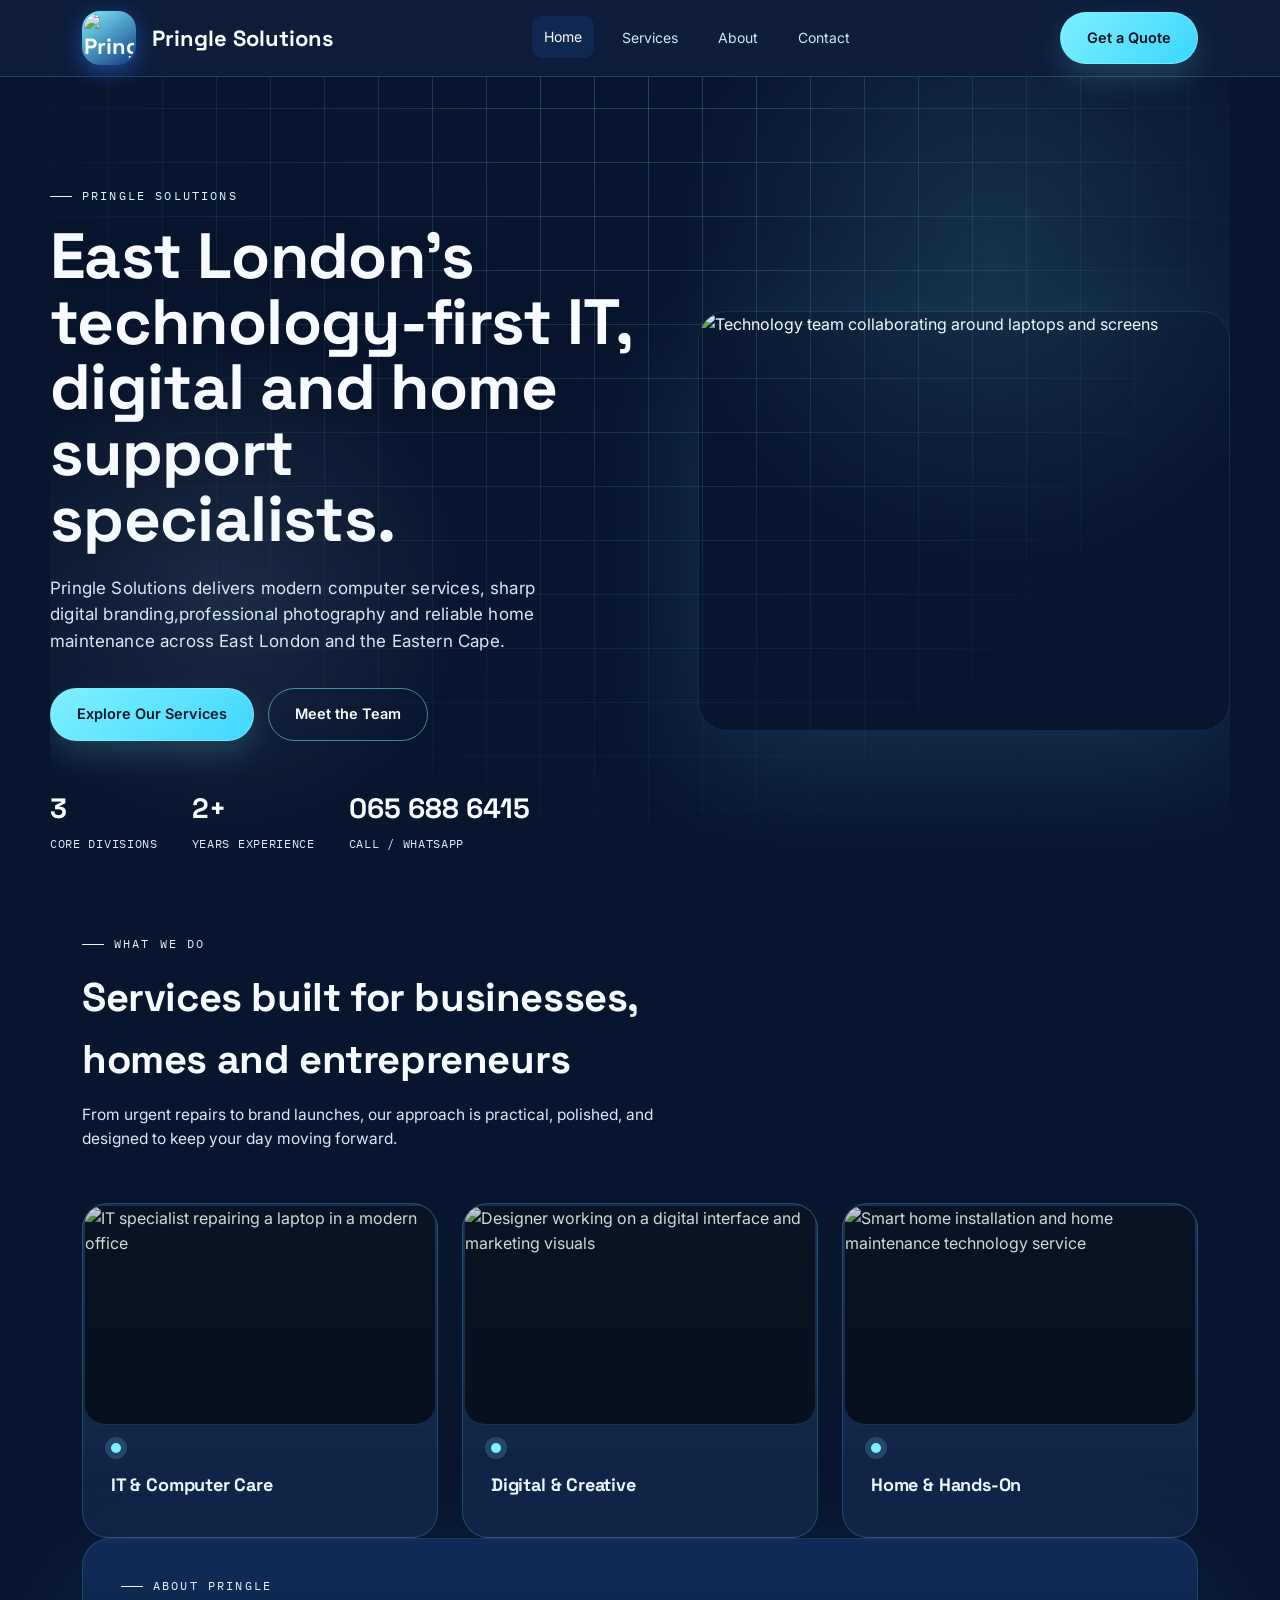
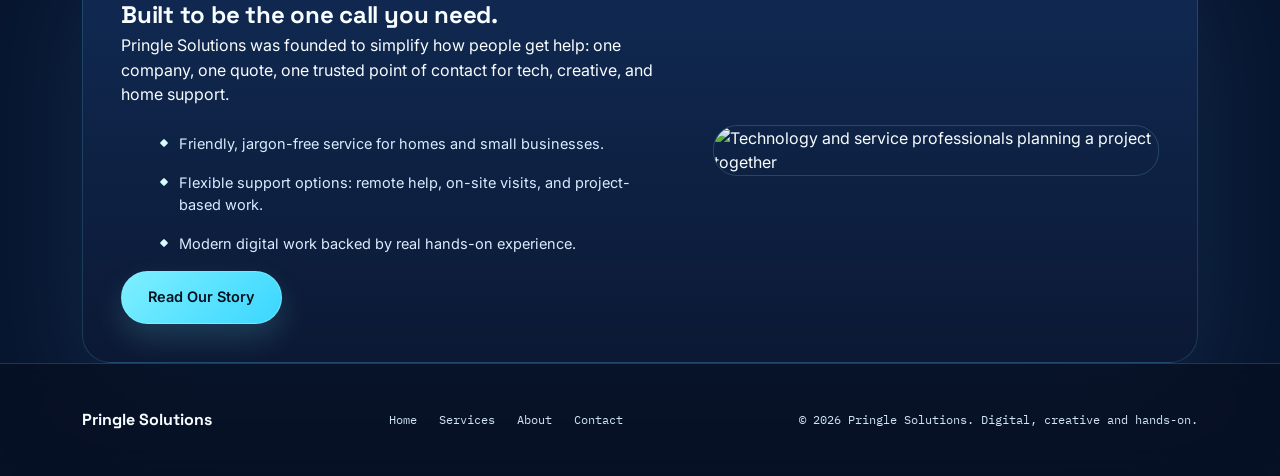
==== commit ad488018: "Add files via upload" ====
--- a/index.html
+++ b/index.html
@@ -14,14 +14,15 @@
 </head>
 
 <body>
+    <video class="bg-video" autoplay muted loop playsinline>
+        <source src="resources/Video Background in Purple Pink Green Gradient Style.mp4" type="video/mp4">
+        Your browser does not support video background.
+    </video>
     <header>
         <nav class="wrap">
             <div class="brand">
                 <span class="brand-mark">
-                    <svg viewBox="0 0 24 24" fill="none">
-                        <path d="M3 12L12 4l9 8M6 10v9h5v-5h2v5h5v-9" stroke="#04101f" stroke-width="2"
-                            stroke-linejoin="round" stroke-linecap="round" />
-                    </svg>
+                    <img src="resources/PRINGLE SOLUTIONS.png" alt="Pringle Solutions logo" class="brand-logo">
                 </span>
                 Pringle Solutions
             </div>
@@ -44,7 +45,8 @@
                 <div>
                     <div class="eyebrow">PRINGLE SOLUTIONS</div>
                     <h1>East London’s technology-first IT, digital and home support specialists.</h1>
-                    <p class="lead">Pringle Solutions delivers modern computer services, sharp digital branding, and
+                    <p class="lead">Pringle Solutions delivers modern computer services, sharp digital
+                        branding,professional photography and
                         reliable home maintenance across East London and the Eastern Cape.</p>
                     <div class="hero-ctas">
                         <a class="btn primary" href="services.html">Explore Our Services</a>
@@ -52,12 +54,12 @@
                     </div>
                     <div class="hero-stats">
                         <div><b>3</b><span>Core divisions</span></div>
-                        <div><b>20+</b><span>Years experience</span></div>
+                        <div><b>2+</b><span>Years experience</span></div>
                         <div><b>065 688 6415</b><span>Call / WhatsApp</span></div>
                     </div>
                 </div>
                 <div class="hero-media" data-reveal>
-                    <img src="https://images.unsplash.com/photo-1518770660439-4636190af475?auto=format&fit=crop&w=1200&q=80"
+                    <img src="resources/PRINGLE SOLUTIONS.png"
                         alt="Technology team collaborating around laptops and screens">
                 </div>
             </div>
@@ -72,8 +74,7 @@
             </div>
             <div class="service-row">
                 <div class="card" data-tilt>
-                    <div class="card-img"><img
-                            src="https://images.unsplash.com/photo-1518770660439-4636190af475?auto=format&fit=crop&w=800&q=80"
+                    <div class="card-img"><img src="resources/computer.jpg"
                             alt="IT specialist repairing a laptop in a modern office"></div>
                     <div class="node-dot"></div>
                     <h4>IT & Computer Care</h4>
@@ -81,8 +82,7 @@
                     </p>
                 </div>
                 <div class="card" data-tilt>
-                    <div class="card-img"><img
-                            src="https://images.unsplash.com/photo-1498050108023-c5249f4df085?auto=format&fit=crop&w=800&q=80"
+                    <div class="card-img"><img src="resources/pexels-onbab-9281786.jpg"
                             alt="Designer working on a digital interface and marketing visuals"></div>
                     <div class="node-dot"></div>
                     <h4>Digital & Creative</h4>
@@ -90,8 +90,7 @@
                         it is.</p>
                 </div>
                 <div class="card" data-tilt>
-                    <div class="card-img"><img
-                            src="https://images.unsplash.com/photo-1518609878373-06d740f60d8b?auto=format&fit=crop&w=800&q=80"
+                    <div class="card-img"><img src="resources/maintainance.jpg"
                             alt="Smart home installation and home maintenance technology service"></div>
                     <div class="node-dot"></div>
                     <h4>Home & Hands-On</h4>
@@ -116,7 +115,7 @@
                     <a class="btn primary" href="about.html">Read Our Story</a>
                 </div>
                 <div class="about-image">
-                    <img src="https://images.unsplash.com/photo-1519389950473-47ba0277781c?auto=format&fit=crop&w=1200&q=80"
+                    <img src="resources/pexels-cottonbro-4705603.jpg"
                         alt="Technology and service professionals planning a project together">
                 </div>
             </div>
--- a/styles1.css
+++ b/styles1.css
@@ -26,14 +26,24 @@
 
 body {
   margin: 0;
-  background: radial-gradient(circle at 16% 12%, rgba(2, 70, 87, 0.22), transparent 18%),
-    radial-gradient(circle at 88% 10%, rgba(33, 19, 114, 0.493), transparent 24%),
-    linear-gradient(180deg, #0c1b3b 0%, #09193a 100%);
+  background: #08152e;
   color: var(--white);
   font-family: var(--body);
   line-height: 1.55;
   -webkit-font-smoothing: antialiased;
   overflow-x: hidden;
+  min-height: 100vh;
+}
+
+.bg-video {
+  position: fixed;
+  inset: 0;
+  width: 100%;
+  height: 100%;
+  object-fit: cover;
+  z-index: -2;
+  opacity: 0.42;
+  pointer-events: none;
 }
 
 body::before {
@@ -69,6 +79,8 @@
 img {
   max-width: 100%;
   display: block;
+  width: 100%;
+  height: auto;
 }
 
 h1,
@@ -164,28 +176,33 @@
 .brand {
   display: flex;
   align-items: center;
-  gap: 10px;
+  gap: 16px;
   font-family: var(--display);
   font-weight: 700;
-  font-size: 19px;
+  font-size: 22px;
 }
 
 .brand-mark {
-  width: 34px;
-  height: 34px;
-  border-radius: 9px;
+  width: 54px;
+  height: 54px;
+  min-width: 54px;
+  border-radius: 18px;
   position: relative;
   background: linear-gradient(145deg, var(--blue), #123a80);
-  box-shadow: 0 4px 18px rgba(47, 127, 255, 0.45);
+  box-shadow: 0 6px 22px rgba(47, 127, 255, 0.45);
   display: flex;
   align-items: center;
   justify-content: center;
   flex-shrink: 0;
-}
-
-.brand-mark svg {
-  width: 18px;
-  height: 18px;
+  overflow: hidden;
+}
+
+.brand-mark img.brand-logo {
+  width: 100%;
+  height: 100%;
+  object-fit: cover;
+  padding: 2px;
+  border-radius: 18px;
 }
 
 .navlinks {
@@ -293,6 +310,7 @@
   grid-template-columns: 1.05fr 0.95fr;
   gap: 60px;
   align-items: center;
+  width: 100%;
 }
 
 .hero-media {
@@ -307,12 +325,13 @@
   width: 100%;
   height: 100%;
   object-fit: cover;
+  object-position: center;
   transition: transform .7s ease, filter .7s ease;
   filter: saturate(1.05) brightness(1);
 }
 
 .hero-media:hover img {
-  transform: scale(1.03);
+  transform: scale(1.01);
 }
 
 .hero h1 {
@@ -547,6 +566,11 @@
   transform: translateY(-4px);
 }
 
+.card:hover .node-dot {
+  background: #7ef0ff;
+  box-shadow: 0 0 0 8px rgba(126, 240, 255, 0.14);
+}
+
 .card .node-dot {
   width: 10px;
   height: 10px;
@@ -565,20 +589,34 @@
 .card p {
   color: #c7daf0;
   font-size: 14px;
+  opacity: 0;
+  max-height: 0;
+  overflow: hidden;
+  transform: translateY(12px);
+  transition: opacity .3s ease, max-height .3s ease, transform .3s ease;
+}
+
+.card:hover p {
+  opacity: 1;
+  max-height: 240px;
+  transform: translateY(0);
 }
 
 .card-img {
   margin: -26px -26px 18px;
-  height: 160px;
+  aspect-ratio: 16 / 10;
+  min-height: 160px;
   overflow: hidden;
   border-bottom: 1px solid rgba(126, 240, 255, 0.16);
   border-radius: 0 0 20px 20px;
+  background: rgba(3, 5, 10, 0.65);
 }
 
 .card-img img {
   width: 100%;
   height: 100%;
   object-fit: cover;
+  object-position: center;
   filter: saturate(0.85) brightness(0.85);
   transition: transform .5s ease, filter .5s ease;
 }
@@ -607,11 +645,12 @@
   width: 100%;
   height: 100%;
   object-fit: cover;
+  object-position: center;
   transition: transform .5s ease;
 }
 
 .shot:hover img {
-  transform: scale(1.08);
+  transform: scale(1.02);
 }
 
 .shot span {
@@ -629,8 +668,8 @@
 /* ABOUT split */
 .about-split {
   display: grid;
-  grid-template-columns: 1fr 1fr;
-  gap: 56px;
+  grid-template-columns: 1fr minmax(280px, 420px);
+  gap: 42px;
   align-items: center;
 }
 
@@ -656,17 +695,93 @@
   width: 100%;
   height: 100%;
   object-fit: cover;
+  object-position: center;
 }
 
 .about-split img {
+  width: 100%;
+  height: auto;
+  object-fit: cover;
+  object-position: center;
+  display: block;
   border-radius: var(--radius);
   border: 1px solid var(--line);
+  min-height: 280px;
 }
 
 .about-list {
   display: grid;
   gap: 16px;
   margin-top: 26px;
+}
+
+.about-sections {
+  display: grid;
+  grid-template-columns: repeat(2, minmax(0, 1fr));
+  gap: 24px;
+  margin-top: 32px;
+}
+
+.about-intro {
+  margin-bottom: 28px;
+}
+
+.about-intro h1 {
+  font-size: clamp(28px, 3.4vw, 42px);
+  margin: 16px 0 18px;
+  line-height: 1.1;
+}
+
+.about-intro p {
+  color: #d4e4f9;
+  font-size: 16px;
+  line-height: 1.8;
+  max-width: 780px;
+}
+
+.about-card {
+  background: rgba(8, 18, 41, 0.96);
+  border: 1px solid rgba(126, 240, 255, 0.16);
+  border-radius: 24px;
+  padding: 20px;
+  box-shadow: 0 18px 34px rgba(4, 18, 48, 0.24);
+  max-height: 300px;
+  overflow: hidden;
+  display: flex;
+  flex-direction: column;
+  min-height: 0;
+}
+
+.about-card h3,
+.about-card h2 {
+  margin-bottom: 16px;
+}
+
+.about-card p {
+  color: #d4e4f9;
+  line-height: 1.7;
+}
+
+.about-card .card-content {
+  overflow-y: auto;
+  padding-right: 4px;
+  flex: 1 1 auto;
+  min-height: 0;
+}
+
+.about-card .card-content::-webkit-scrollbar {
+  width: 8px;
+}
+
+.about-card .card-content::-webkit-scrollbar-thumb {
+  background: rgba(126, 240, 255, 0.3);
+  border-radius: 999px;
+}
+
+@media (max-width: 900px) {
+  .about-sections {
+    grid-template-columns: 1fr;
+  }
 }
 
 .about-list li {
@@ -893,6 +1008,13 @@
 .contact-info .row span {
   color: var(--grey);
   font-size: 13.5px;
+  display: block;
+  word-break: break-word;
+}
+
+.contact-info .row span a {
+  color: var(--blue);
+  text-decoration: underline;
 }
 
 .icon {
@@ -968,13 +1090,18 @@
 
   .hero-grid,
   .about-split,
+  .about-preview,
   .track-grid,
-  .contact-grid {
+  .contact-grid,
+  .service-row,
+  .shot-grid,
+  .about-sections {
     grid-template-columns: 1fr;
   }
 
-  .service-row {
-    grid-template-columns: 1fr 1fr;
+  .service-row,
+  .shot-grid {
+    gap: 18px;
   }
 
   .shot-grid {
@@ -1013,15 +1140,85 @@
   }
 
   .shot-grid {
-    grid-template-columns: 1fr 1fr;
+    grid-template-columns: 1fr;
+  }
+
+  .about-preview,
+  .about-split,
+  .hero-grid,
+  .service-groups,
+  .track-grid,
+  .contact-grid,
+  .section-head,
+  .hero-ctas,
+  .hero-stats,
+  .contact-info,
+  .panel-card,
+  .foot-row,
+  .about-sections {
+    gap: 22px;
   }
 
   .wrap {
-    padding: 0 20px;
+    padding: 0 16px;
   }
 
   .hero {
     padding: 70px 0 50px;
+  }
+
+  .hero-grid,
+  .service-row,
+  .shot-grid,
+  .about-preview,
+  .about-split,
+  .contact-grid,
+  .about-sections {
+    grid-template-columns: 1fr;
+  }
+}
+
+@media (max-width: 480px) {
+  .wrap {
+    padding: 0 12px;
+  }
+
+  .brand {
+    font-size: 18px;
+  }
+
+  .hero h1 {
+    font-size: clamp(28px, 7vw, 34px);
+  }
+
+  .btn {
+    width: 100%;
+  }
+
+  .navlinks a {
+    padding: 10px 8px;
+  }
+}
+
+@media (max-width: 480px) {
+  .wrap {
+    padding: 0 12px;
+  }
+
+  .brand {
+    font-size: 18px;
+  }
+
+  .hero h1 {
+    font-size: clamp(28px, 7vw, 34px);
+  }
+
+  .btn {
+    width: 100%;
+  }
+
+  .navlinks a {
+    padding: 10px 8px;
   }
 }
 
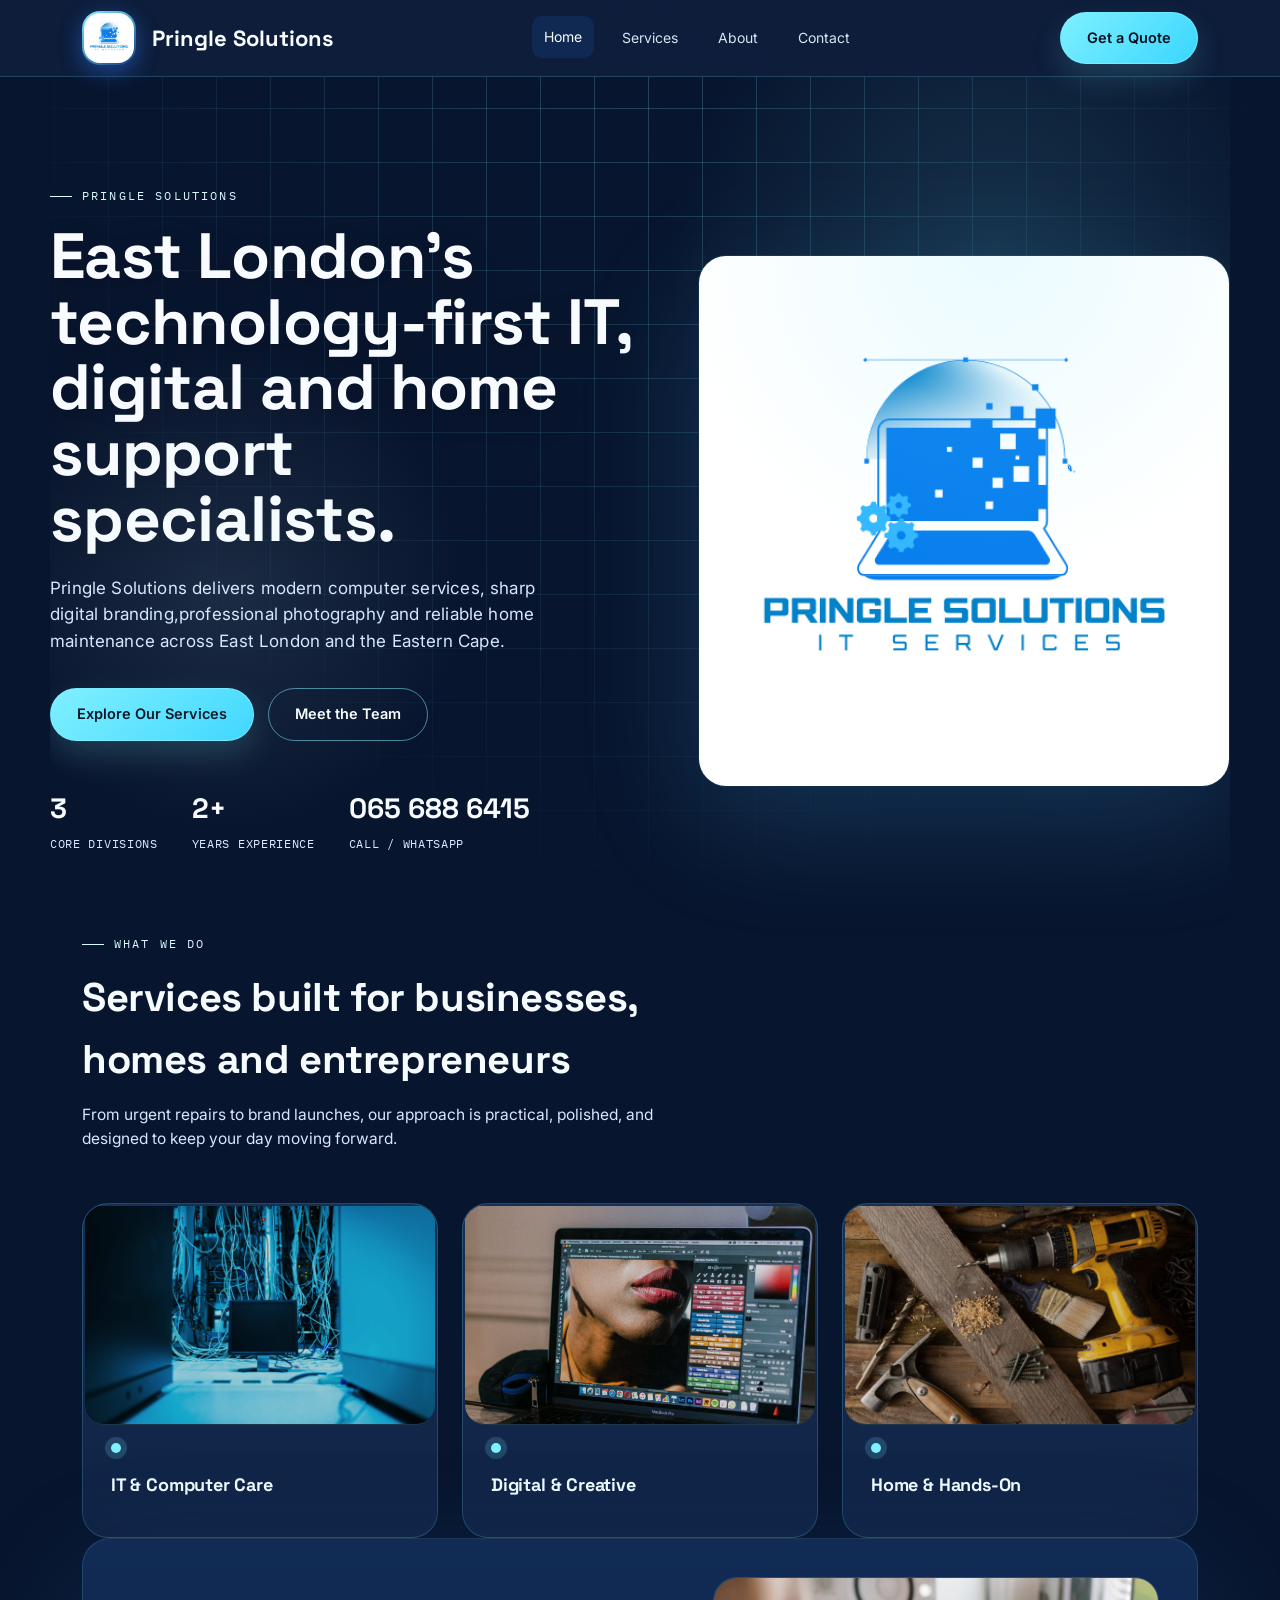
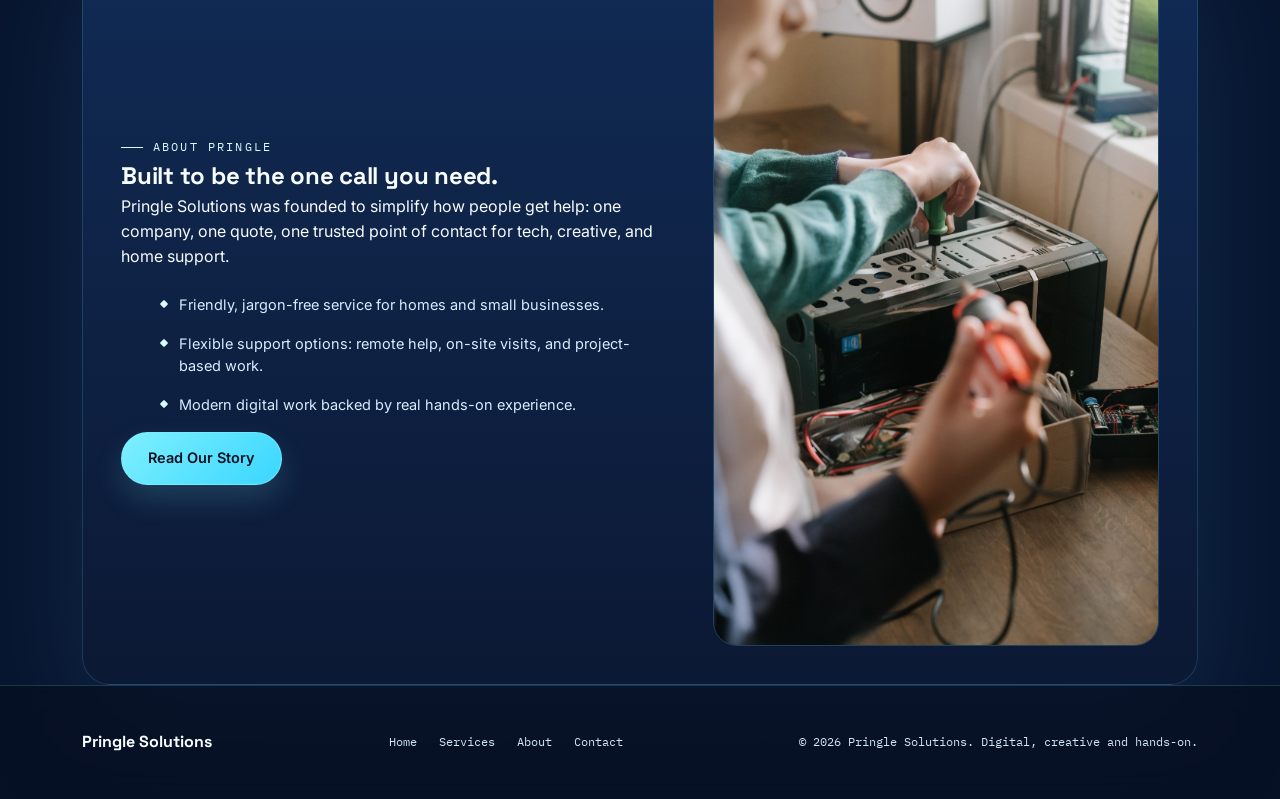
==== commit ecaf623c: "Update index.html" ====
--- a/index.html
+++ b/index.html
@@ -15,14 +15,14 @@
 
 <body>
     <video class="bg-video" autoplay muted loop playsinline>
-        <source src="resources/Video Background in Purple Pink Green Gradient Style.mp4" type="video/mp4">
+        <source src="Video Background in Purple Pink Green Gradient Style.mp4" type="video/mp4">
         Your browser does not support video background.
     </video>
     <header>
         <nav class="wrap">
             <div class="brand">
                 <span class="brand-mark">
-                    <img src="resources/PRINGLE SOLUTIONS.png" alt="Pringle Solutions logo" class="brand-logo">
+                    <img src="PRINGLE SOLUTIONS.png" alt="Pringle Solutions logo" class="brand-logo">
                 </span>
                 Pringle Solutions
             </div>
@@ -59,7 +59,7 @@
                     </div>
                 </div>
                 <div class="hero-media" data-reveal>
-                    <img src="resources/PRINGLE SOLUTIONS.png"
+                    <img src="PRINGLE SOLUTIONS.png"
                         alt="Technology team collaborating around laptops and screens">
                 </div>
             </div>
@@ -74,7 +74,7 @@
             </div>
             <div class="service-row">
                 <div class="card" data-tilt>
-                    <div class="card-img"><img src="resources/computer.jpg"
+                    <div class="card-img"><img src="computer.jpg"
                             alt="IT specialist repairing a laptop in a modern office"></div>
                     <div class="node-dot"></div>
                     <h4>IT & Computer Care</h4>
@@ -82,7 +82,7 @@
                     </p>
                 </div>
                 <div class="card" data-tilt>
-                    <div class="card-img"><img src="resources/pexels-onbab-9281786.jpg"
+                    <div class="card-img"><img src="pexels-onbab-9281786.jpg"
                             alt="Designer working on a digital interface and marketing visuals"></div>
                     <div class="node-dot"></div>
                     <h4>Digital & Creative</h4>
@@ -90,7 +90,7 @@
                         it is.</p>
                 </div>
                 <div class="card" data-tilt>
-                    <div class="card-img"><img src="resources/maintainance.jpg"
+                    <div class="card-img"><img src="maintainance.jpg"
                             alt="Smart home installation and home maintenance technology service"></div>
                     <div class="node-dot"></div>
                     <h4>Home & Hands-On</h4>
@@ -115,7 +115,7 @@
                     <a class="btn primary" href="about.html">Read Our Story</a>
                 </div>
                 <div class="about-image">
-                    <img src="resources/pexels-cottonbro-4705603.jpg"
+                    <img src="pexels-cottonbro-4705603.jpg"
                         alt="Technology and service professionals planning a project together">
                 </div>
             </div>
@@ -138,4 +138,4 @@
     <script src="scripts.js" defer></script>
 </body>
 
-</html>+</html>
